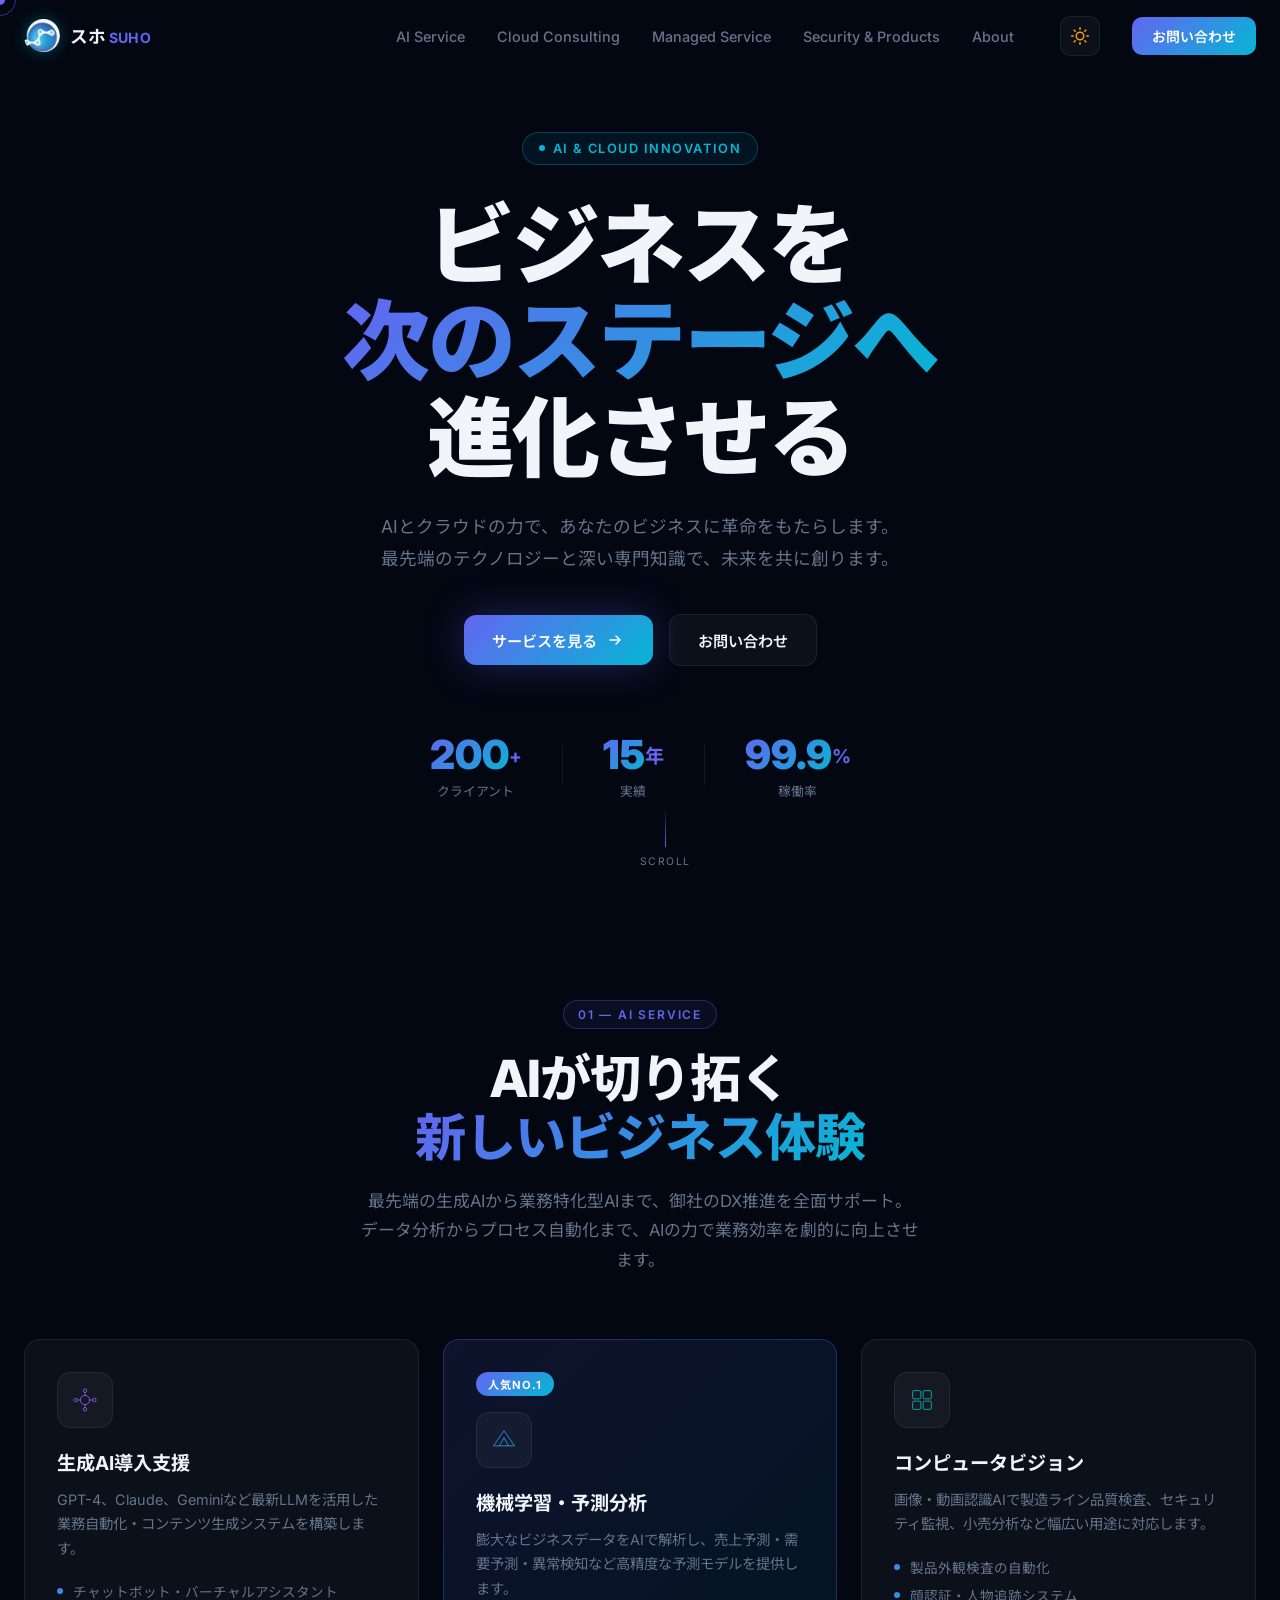
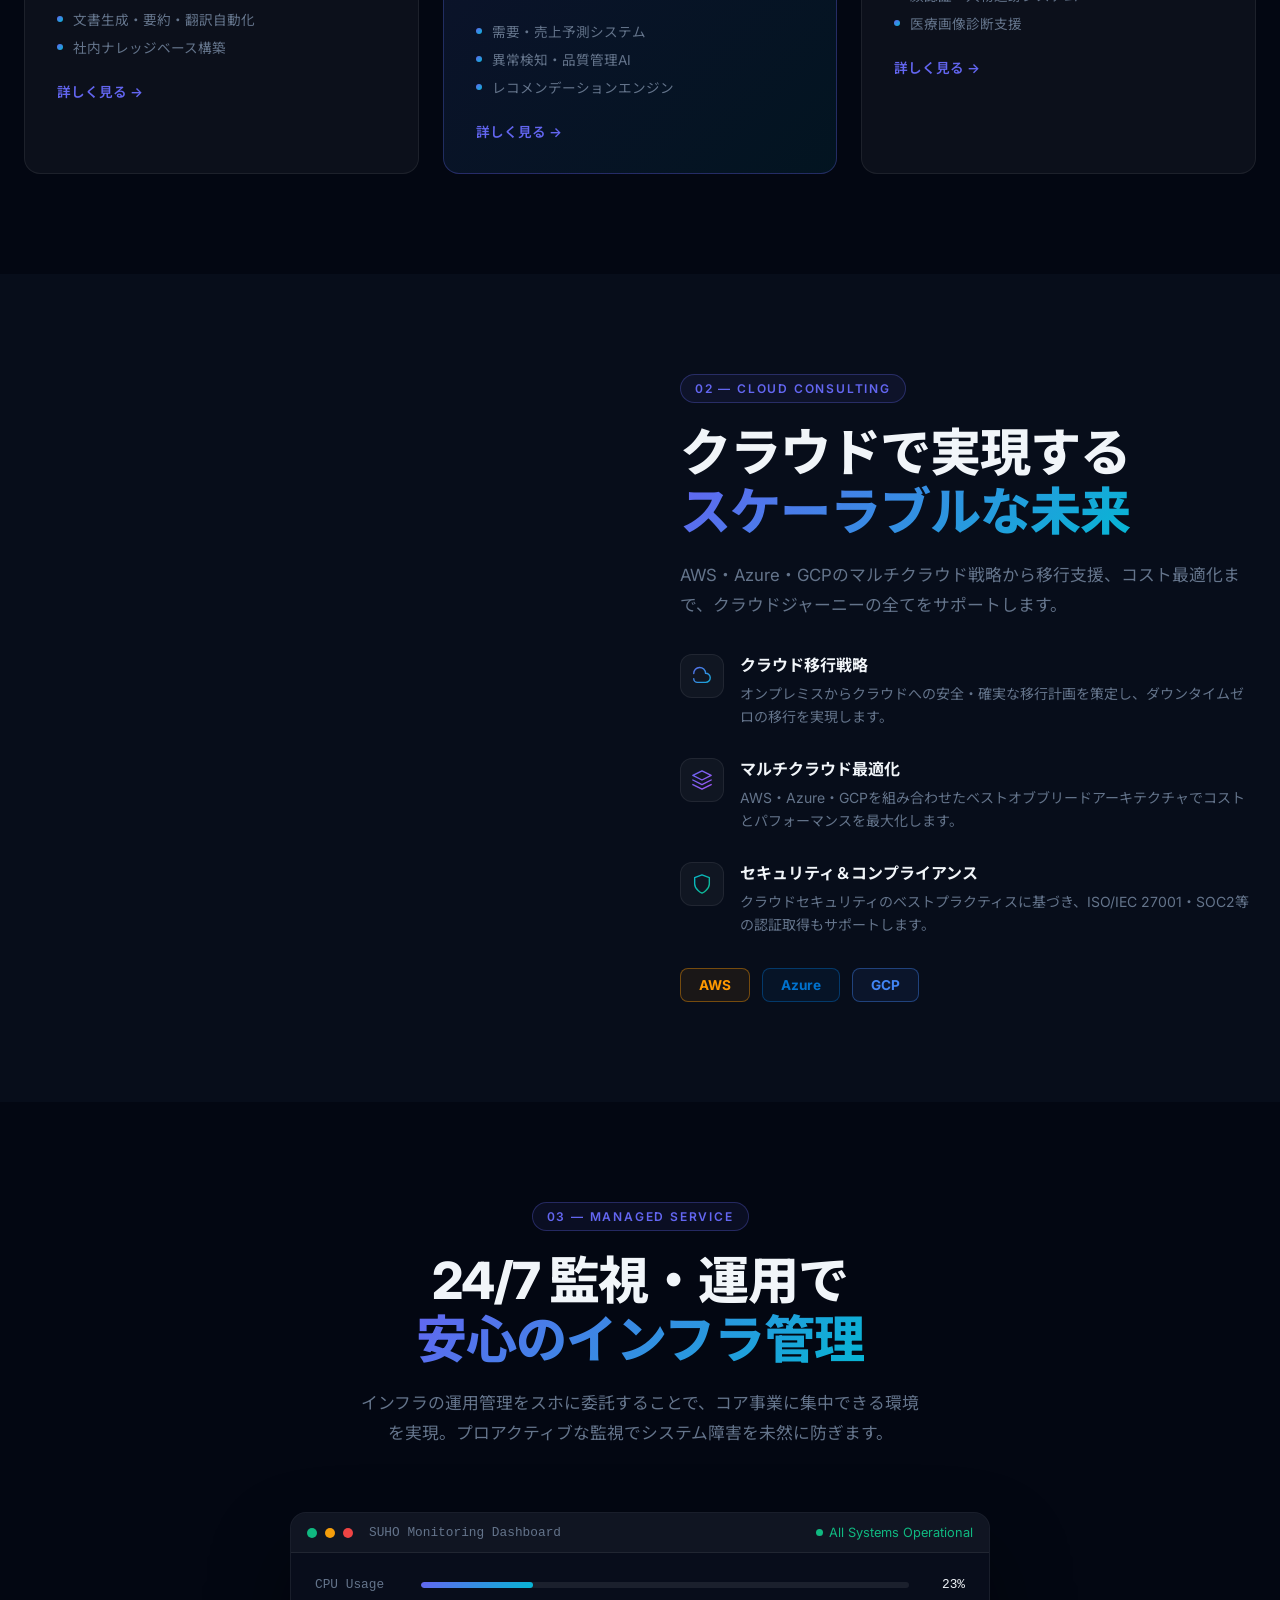
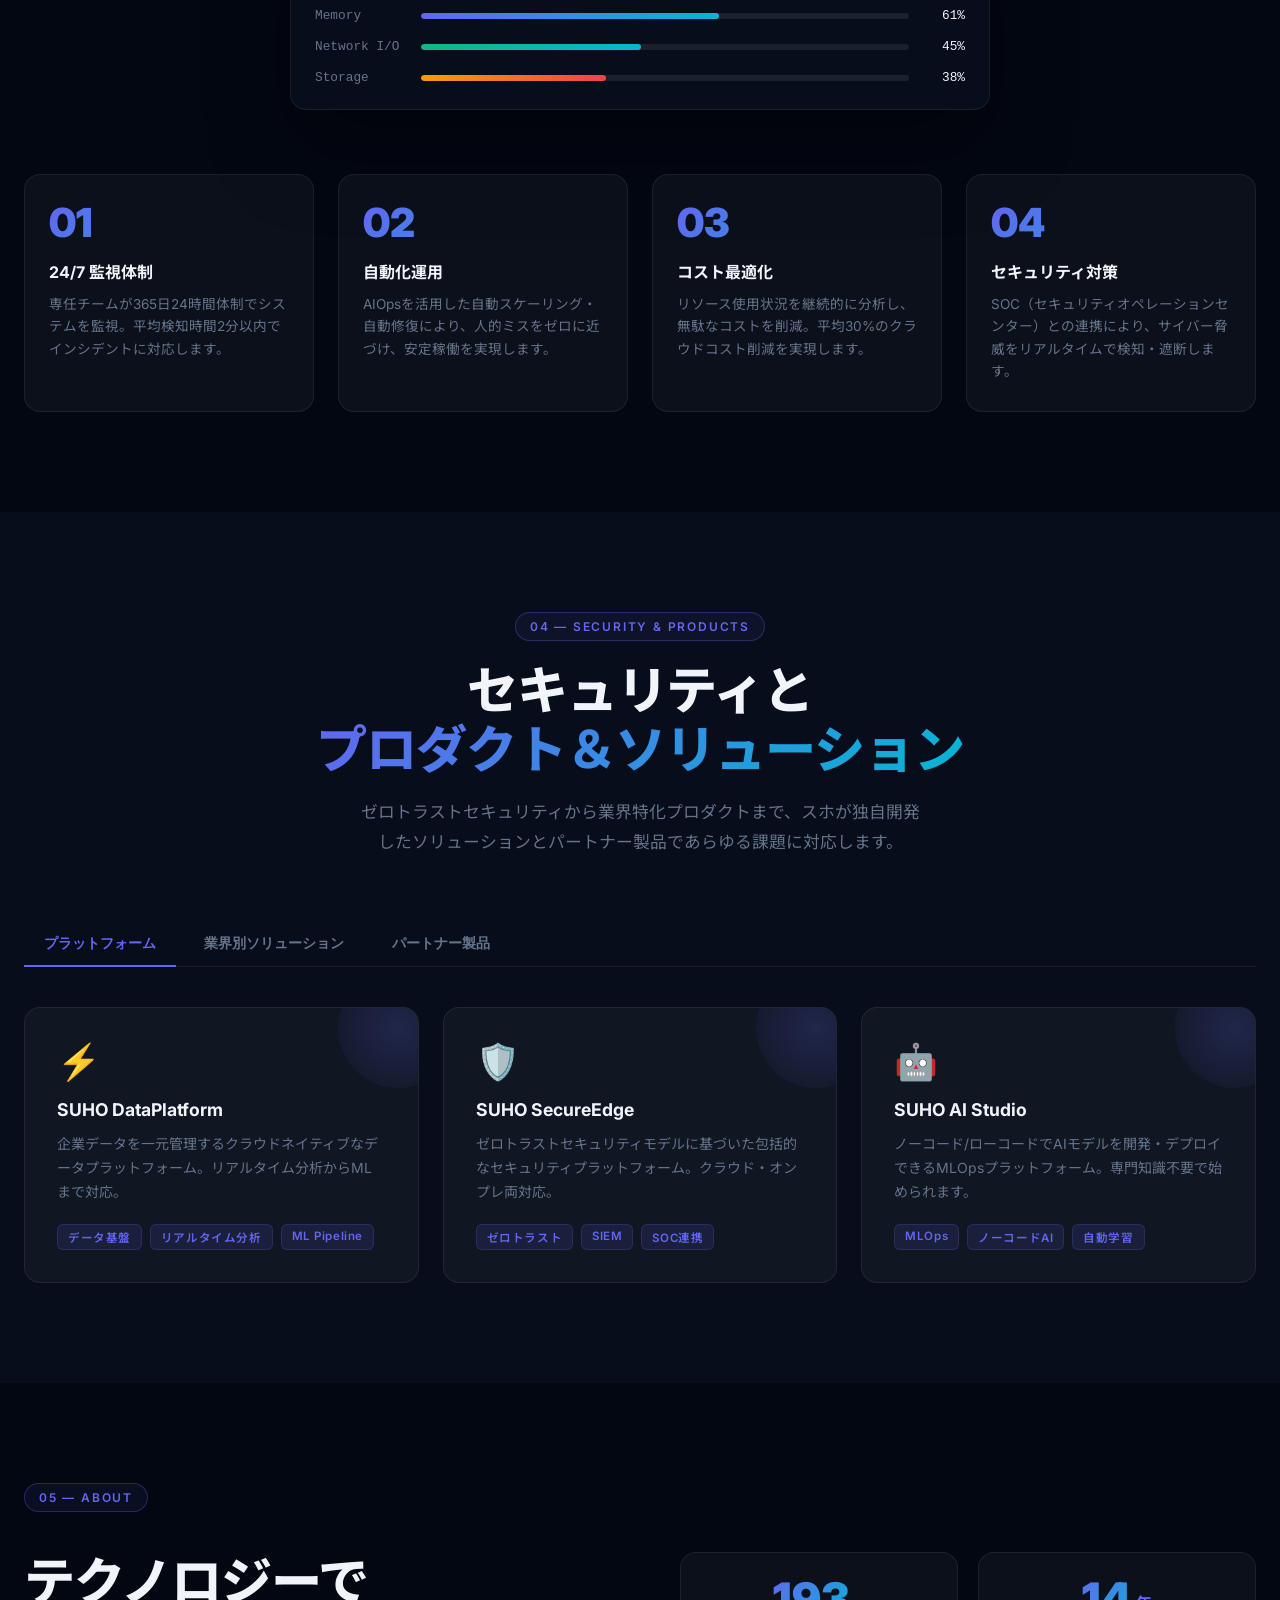
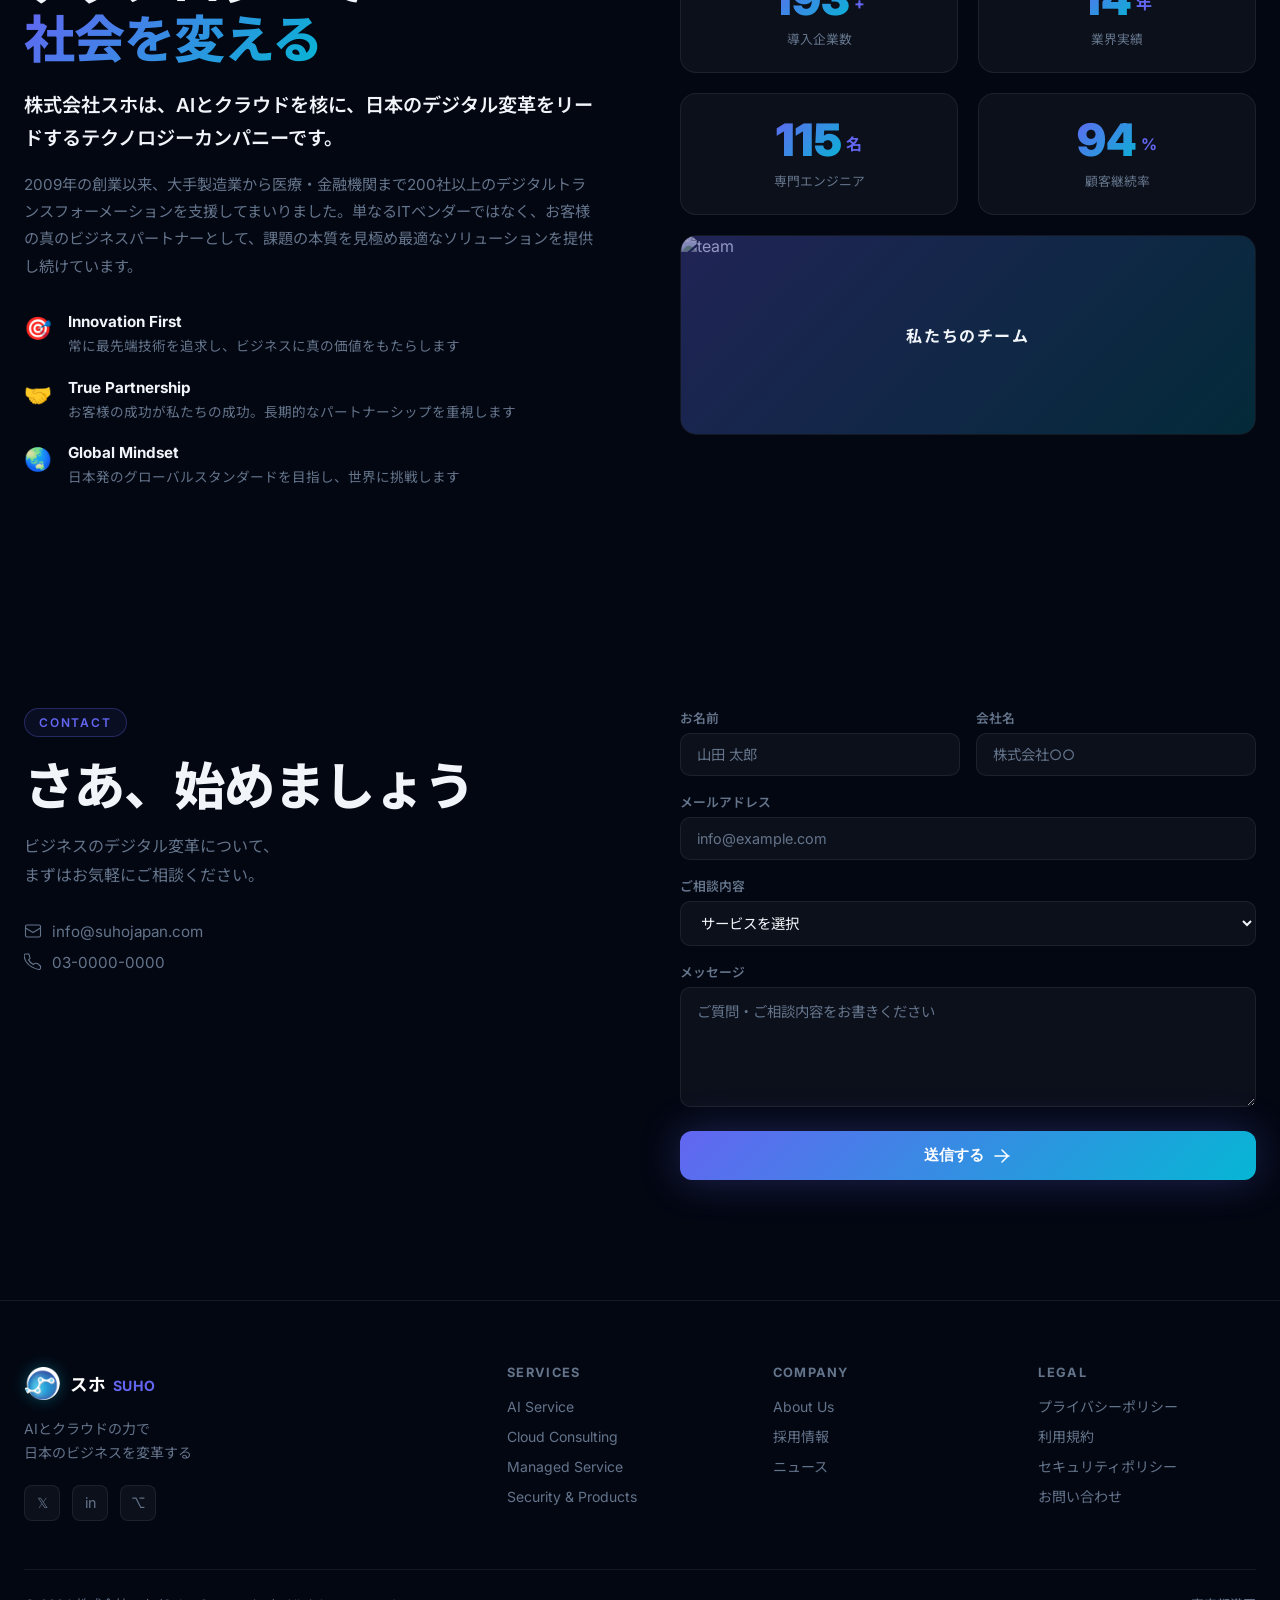
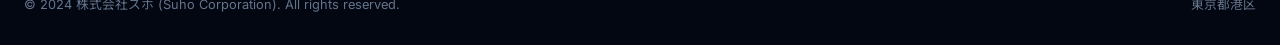
==== index.html @ 0901fa6a "Initial release: SUHO Japan website renewal - Interactive 3D site with Three.js (particles, neural n" ====
<!DOCTYPE html>
<html lang="ja">
<head>
  <meta charset="UTF-8" />
  <meta name="viewport" content="width=device-width, initial-scale=1.0" />
  <title>株式会社スホ | AI & Cloud Solutions</title>
  <link rel="preconnect" href="https://fonts.googleapis.com" />
  <link href="https://fonts.googleapis.com/css2?family=Inter:wght@300;400;500;600;700;800;900&family=Noto+Sans+JP:wght@300;400;500;700&display=swap" rel="stylesheet" />
  <link rel="stylesheet" href="styles.css" />
</head>
<body>

  <!-- ===== LOADER ===== -->
  <div id="loader">
    <div class="loader-inner">
      <img src="assets/suho-logo.png" alt="SUHO" class="loader-logo" />
      <div class="loader-bar"><div class="loader-fill"></div></div>
    </div>
  </div>

  <!-- ===== CURSOR ===== -->
  <div id="cursor"></div>
  <div id="cursor-trail"></div>

  <!-- ===== NAV ===== -->
  <nav id="navbar">
    <div class="nav-container">
      <a href="#hero" class="nav-logo">
        <img src="assets/suho-logo.png" alt="SUHO" class="nav-logo-img" />
        <span>スホ<em>SUHO</em></span>
      </a>

      <ul class="nav-links">
        <li><a href="#ai-service" data-label="AI Service">AI Service</a></li>
        <li><a href="#cloud" data-label="Cloud Consulting">Cloud Consulting</a></li>
        <li><a href="#managed" data-label="Managed Service">Managed Service</a></li>
        <li><a href="#products" data-label="Security & Products">Security &amp; Products</a></li>
        <li><a href="#about" data-label="About">About</a></li>
      </ul>

      <button class="theme-toggle" id="themeToggle" aria-label="テーマ切替">
        <!-- Sun icon -->
        <svg class="icon-sun" viewBox="0 0 24 24" fill="none" stroke="currentColor" stroke-width="2" stroke-linecap="round" stroke-linejoin="round">
          <circle cx="12" cy="12" r="5"/><line x1="12" y1="1" x2="12" y2="3"/><line x1="12" y1="21" x2="12" y2="23"/>
          <line x1="4.22" y1="4.22" x2="5.64" y2="5.64"/><line x1="18.36" y1="18.36" x2="19.78" y2="19.78"/>
          <line x1="1" y1="12" x2="3" y2="12"/><line x1="21" y1="12" x2="23" y2="12"/>
          <line x1="4.22" y1="19.78" x2="5.64" y2="18.36"/><line x1="18.36" y1="5.64" x2="19.78" y2="4.22"/>
        </svg>
        <!-- Moon icon -->
        <svg class="icon-moon" viewBox="0 0 24 24" fill="none" stroke="currentColor" stroke-width="2" stroke-linecap="round" stroke-linejoin="round">
          <path d="M21 12.79A9 9 0 1 1 11.21 3 7 7 0 0 0 21 12.79z"/>
        </svg>
      </button>

      <a href="#contact" class="nav-cta">お問い合わせ</a>

      <button class="hamburger" id="hamburger" aria-label="menu">
        <span></span><span></span><span></span>
      </button>
    </div>
  </nav>

  <!-- mobile menu -->
  <div class="mobile-menu" id="mobileMenu">
    <ul>
      <li><a href="#ai-service">AI Service</a></li>
      <li><a href="#cloud">Cloud Consulting</a></li>
      <li><a href="#managed">Managed Service</a></li>
      <li><a href="#products">Security &amp; Products</a></li>
      <li><a href="#about">About</a></li>
      <li><a href="#contact" class="mobile-cta">お問い合わせ</a></li>
    </ul>
  </div>

  <!-- ===== HERO ===== -->
  <section id="hero">
    <canvas id="hero-canvas"></canvas>
    <div class="hero-content">
      <div class="hero-badge">
        <span class="badge-dot"></span>
        AI &amp; Cloud Innovation
      </div>
      <h1 class="hero-title">
        <span class="line">ビジネスを</span>
        <span class="line gradient-text">次のステージへ</span>
        <span class="line">進化させる</span>
      </h1>
      <p class="hero-sub">
        AIとクラウドの力で、あなたのビジネスに革命をもたらします。<br/>
        最先端のテクノロジーと深い専門知識で、未来を共に創ります。
      </p>
      <div class="hero-actions">
        <a href="#ai-service" class="btn-primary">
          <span>サービスを見る</span>
          <svg viewBox="0 0 20 20" fill="none"><path d="M5 10h10M11 6l4 4-4 4" stroke="currentColor" stroke-width="1.5" stroke-linecap="round" stroke-linejoin="round"/></svg>
        </a>
        <a href="#contact" class="btn-ghost">お問い合わせ</a>
      </div>
      <div class="hero-stats">
        <div class="stat"><span class="stat-n" data-target="200">0</span><sup>+</sup><p>クライアント</p></div>
        <div class="stat-divider"></div>
        <div class="stat"><span class="stat-n" data-target="15">0</span><sup>年</sup><p>実績</p></div>
        <div class="stat-divider"></div>
        <div class="stat"><span class="stat-n" data-target="99.9">0</span><sup>%</sup><p>稼働率</p></div>
      </div>
    </div>
    <div class="scroll-indicator">
      <div class="scroll-line"></div>
      <span>SCROLL</span>
    </div>
  </section>

  <!-- ===== AI SERVICE ===== -->
  <section id="ai-service" class="section">
    <canvas id="ai-canvas" class="section-canvas"></canvas>
    <div class="container">
      <div class="section-header">
        <div class="section-tag">01 — AI Service</div>
        <h2 class="section-title">AIが切り拓く<br/><span class="gradient-text">新しいビジネス体験</span></h2>
        <p class="section-desc">最先端の生成AIから業務特化型AIまで、御社のDX推進を全面サポート。データ分析からプロセス自動化まで、AIの力で業務効率を劇的に向上させます。</p>
      </div>

      <div class="cards-3d-grid">
        <div class="card-3d" data-tilt>
          <div class="card-3d-inner">
            <div class="card-icon">
              <svg viewBox="0 0 48 48" fill="none"><circle cx="24" cy="24" r="8" stroke="url(#ci1)" stroke-width="1.5"/><circle cx="24" cy="8" r="3" stroke="url(#ci1)" stroke-width="1.5"/><circle cx="24" cy="40" r="3" stroke="url(#ci1)" stroke-width="1.5"/><circle cx="8" cy="24" r="3" stroke="url(#ci1)" stroke-width="1.5"/><circle cx="40" cy="24" r="3" stroke="url(#ci1)" stroke-width="1.5"/><path d="M24 11v5M24 32v5M11 24h5M32 24h5" stroke="url(#ci1)" stroke-width="1.5" stroke-linecap="round"/><defs><linearGradient id="ci1" x1="0" y1="0" x2="48" y2="48" gradientUnits="userSpaceOnUse"><stop stop-color="#6366f1"/><stop offset="1" stop-color="#a855f7"/></linearGradient></defs></svg>
            </div>
            <h3>生成AI導入支援</h3>
            <p>GPT-4、Claude、Geminiなど最新LLMを活用した業務自動化・コンテンツ生成システムを構築します。</p>
            <ul class="card-list">
              <li>チャットボット・バーチャルアシスタント</li>
              <li>文書生成・要約・翻訳自動化</li>
              <li>社内ナレッジベース構築</li>
            </ul>
            <a href="#contact" class="card-link">詳しく見る →</a>
          </div>
        </div>

        <div class="card-3d featured" data-tilt>
          <div class="card-3d-inner">
            <div class="card-badge">人気No.1</div>
            <div class="card-icon">
              <svg viewBox="0 0 48 48" fill="none"><path d="M6 34L24 8l18 26H6z" stroke="url(#ci2)" stroke-width="1.5" stroke-linejoin="round"/><path d="M16 34l8-14 8 14" stroke="url(#ci2)" stroke-width="1.5" stroke-linejoin="round"/><defs><linearGradient id="ci2" x1="0" y1="0" x2="48" y2="48" gradientUnits="userSpaceOnUse"><stop stop-color="#6366f1"/><stop offset="1" stop-color="#06b6d4"/></linearGradient></defs></svg>
            </div>
            <h3>機械学習・予測分析</h3>
            <p>膨大なビジネスデータをAIで解析し、売上予測・需要予測・異常検知など高精度な予測モデルを提供します。</p>
            <ul class="card-list">
              <li>需要・売上予測システム</li>
              <li>異常検知・品質管理AI</li>
              <li>レコメンデーションエンジン</li>
            </ul>
            <a href="#contact" class="card-link">詳しく見る →</a>
          </div>
        </div>

        <div class="card-3d" data-tilt>
          <div class="card-3d-inner">
            <div class="card-icon">
              <svg viewBox="0 0 48 48" fill="none"><rect x="8" y="8" width="14" height="14" rx="2" stroke="url(#ci3)" stroke-width="1.5"/><rect x="26" y="8" width="14" height="14" rx="2" stroke="url(#ci3)" stroke-width="1.5"/><rect x="8" y="26" width="14" height="14" rx="2" stroke="url(#ci3)" stroke-width="1.5"/><rect x="26" y="26" width="14" height="14" rx="2" stroke="url(#ci3)" stroke-width="1.5"/><defs><linearGradient id="ci3" x1="0" y1="0" x2="48" y2="48" gradientUnits="userSpaceOnUse"><stop stop-color="#06b6d4"/><stop offset="1" stop-color="#10b981"/></linearGradient></defs></svg>
            </div>
            <h3>コンピュータビジョン</h3>
            <p>画像・動画認識AIで製造ライン品質検査、セキュリティ監視、小売分析など幅広い用途に対応します。</p>
            <ul class="card-list">
              <li>製品外観検査の自動化</li>
              <li>顔認証・人物追跡システム</li>
              <li>医療画像診断支援</li>
            </ul>
            <a href="#contact" class="card-link">詳しく見る →</a>
          </div>
        </div>
      </div>
    </div>
  </section>

  <!-- ===== CLOUD CONSULTING ===== -->
  <section id="cloud" class="section section-alt">
    <canvas id="cloud-canvas" class="section-canvas"></canvas>
    <div class="container">
      <div class="split-layout">
        <div class="split-visual">
          <canvas id="cloud-3d" width="600" height="500"></canvas>
        </div>
        <div class="split-content">
          <div class="section-tag">02 — Cloud Consulting</div>
          <h2 class="section-title">クラウドで実現する<br/><span class="gradient-text">スケーラブルな未来</span></h2>
          <p class="section-desc">AWS・Azure・GCPのマルチクラウド戦略から移行支援、コスト最適化まで、クラウドジャーニーの全てをサポートします。</p>

          <div class="feature-list">
            <div class="feature-item">
              <div class="feature-icon">
                <svg viewBox="0 0 24 24" fill="none"><path d="M3 15a4 4 0 004 4h9a5 5 0 10-.1-9.999A5.002 5.002 0 003 9.3" stroke="url(#fi1)" stroke-width="1.5" stroke-linecap="round"/><defs><linearGradient id="fi1" x1="0" y1="0" x2="24" y2="24" gradientUnits="userSpaceOnUse"><stop stop-color="#6366f1"/><stop offset="1" stop-color="#06b6d4"/></linearGradient></defs></svg>
              </div>
              <div>
                <h4>クラウド移行戦略</h4>
                <p>オンプレミスからクラウドへの安全・確実な移行計画を策定し、ダウンタイムゼロの移行を実現します。</p>
              </div>
            </div>
            <div class="feature-item">
              <div class="feature-icon">
                <svg viewBox="0 0 24 24" fill="none"><path d="M12 2L2 7l10 5 10-5-10-5zM2 17l10 5 10-5M2 12l10 5 10-5" stroke="url(#fi2)" stroke-width="1.5" stroke-linecap="round" stroke-linejoin="round"/><defs><linearGradient id="fi2" x1="0" y1="0" x2="24" y2="24" gradientUnits="userSpaceOnUse"><stop stop-color="#6366f1"/><stop offset="1" stop-color="#a855f7"/></linearGradient></defs></svg>
              </div>
              <div>
                <h4>マルチクラウド最適化</h4>
                <p>AWS・Azure・GCPを組み合わせたベストオブブリードアーキテクチャでコストとパフォーマンスを最大化します。</p>
              </div>
            </div>
            <div class="feature-item">
              <div class="feature-icon">
                <svg viewBox="0 0 24 24" fill="none"><path d="M12 22s8-4 8-10V5l-8-3-8 3v7c0 6 8 10 8 10z" stroke="url(#fi3)" stroke-width="1.5" stroke-linecap="round" stroke-linejoin="round"/><defs><linearGradient id="fi3" x1="0" y1="0" x2="24" y2="24" gradientUnits="userSpaceOnUse"><stop stop-color="#06b6d4"/><stop offset="1" stop-color="#10b981"/></linearGradient></defs></svg>
              </div>
              <div>
                <h4>セキュリティ＆コンプライアンス</h4>
                <p>クラウドセキュリティのベストプラクティスに基づき、ISO/IEC 27001・SOC2等の認証取得もサポートします。</p>
              </div>
            </div>
          </div>

          <div class="cloud-logos">
            <div class="cloud-logo aws">AWS</div>
            <div class="cloud-logo azure">Azure</div>
            <div class="cloud-logo gcp">GCP</div>
          </div>
        </div>
      </div>
    </div>
  </section>

  <!-- ===== MANAGED SERVICE ===== -->
  <section id="managed" class="section">
    <div class="container">
      <div class="section-header">
        <div class="section-tag">03 — Managed Service</div>
        <h2 class="section-title">24/7 監視・運用で<br/><span class="gradient-text">安心のインフラ管理</span></h2>
        <p class="section-desc">インフラの運用管理をスホに委託することで、コア事業に集中できる環境を実現。プロアクティブな監視でシステム障害を未然に防ぎます。</p>
      </div>

      <div class="managed-dashboard">
        <div class="dashboard-header">
          <span class="dash-dot green"></span>
          <span class="dash-dot yellow"></span>
          <span class="dash-dot red"></span>
          <span class="dash-title">SUHO Monitoring Dashboard</span>
          <span class="dash-status"><span class="pulse-dot"></span> All Systems Operational</span>
        </div>
        <div class="dashboard-body">
          <div class="dash-metric">
            <span class="metric-label">CPU Usage</span>
            <div class="metric-bar"><div class="metric-fill" style="--w:23%"></div></div>
            <span class="metric-val">23%</span>
          </div>
          <div class="dash-metric">
            <span class="metric-label">Memory</span>
            <div class="metric-bar"><div class="metric-fill" style="--w:61%"></div></div>
            <span class="metric-val">61%</span>
          </div>
          <div class="dash-metric">
            <span class="metric-label">Network I/O</span>
            <div class="metric-bar"><div class="metric-fill green" style="--w:45%"></div></div>
            <span class="metric-val">45%</span>
          </div>
          <div class="dash-metric">
            <span class="metric-label">Storage</span>
            <div class="metric-bar"><div class="metric-fill yellow" style="--w:38%"></div></div>
            <span class="metric-val">38%</span>
          </div>
        </div>
      </div>

      <div class="managed-features">
        <div class="mf-card">
          <div class="mf-num">01</div>
          <h3>24/7 監視体制</h3>
          <p>専任チームが365日24時間体制でシステムを監視。平均検知時間2分以内でインシデントに対応します。</p>
        </div>
        <div class="mf-card">
          <div class="mf-num">02</div>
          <h3>自動化運用</h3>
          <p>AIOpsを活用した自動スケーリング・自動修復により、人的ミスをゼロに近づけ、安定稼働を実現します。</p>
        </div>
        <div class="mf-card">
          <div class="mf-num">03</div>
          <h3>コスト最適化</h3>
          <p>リソース使用状況を継続的に分析し、無駄なコストを削減。平均30%のクラウドコスト削減を実現します。</p>
        </div>
        <div class="mf-card">
          <div class="mf-num">04</div>
          <h3>セキュリティ対策</h3>
          <p>SOC（セキュリティオペレーションセンター）との連携により、サイバー脅威をリアルタイムで検知・遮断します。</p>
        </div>
      </div>
    </div>
  </section>

  <!-- ===== PRODUCTS & SOLUTIONS ===== -->
  <section id="products" class="section section-alt">
    <canvas id="products-canvas" class="section-canvas"></canvas>
    <div class="container">
      <div class="section-header">
        <div class="section-tag">04 — Security &amp; Products</div>
        <h2 class="section-title">セキュリティと<br/><span class="gradient-text">プロダクト＆ソリューション</span></h2>
        <p class="section-desc">ゼロトラストセキュリティから業界特化プロダクトまで、スホが独自開発したソリューションとパートナー製品であらゆる課題に対応します。</p>
      </div>

      <div class="products-tabs">
        <div class="tab-nav">
          <button class="tab-btn active" data-tab="platform">プラットフォーム</button>
          <button class="tab-btn" data-tab="industry">業界別ソリューション</button>
          <button class="tab-btn" data-tab="partner">パートナー製品</button>
        </div>

        <div class="tab-content active" data-tab="platform">
          <div class="products-grid">
            <div class="product-card">
              <div class="product-glow"></div>
              <div class="product-icon">⚡</div>
              <h3>SUHO DataPlatform</h3>
              <p>企業データを一元管理するクラウドネイティブなデータプラットフォーム。リアルタイム分析からMLまで対応。</p>
              <div class="product-tags">
                <span>データ基盤</span><span>リアルタイム分析</span><span>ML Pipeline</span>
              </div>
            </div>
            <div class="product-card">
              <div class="product-glow"></div>
              <div class="product-icon">🛡️</div>
              <h3>SUHO SecureEdge</h3>
              <p>ゼロトラストセキュリティモデルに基づいた包括的なセキュリティプラットフォーム。クラウド・オンプレ両対応。</p>
              <div class="product-tags">
                <span>ゼロトラスト</span><span>SIEM</span><span>SOC連携</span>
              </div>
            </div>
            <div class="product-card">
              <div class="product-glow"></div>
              <div class="product-icon">🤖</div>
              <h3>SUHO AI Studio</h3>
              <p>ノーコード/ローコードでAIモデルを開発・デプロイできるMLOpsプラットフォーム。専門知識不要で始められます。</p>
              <div class="product-tags">
                <span>MLOps</span><span>ノーコードAI</span><span>自動学習</span>
              </div>
            </div>
          </div>
        </div>

        <div class="tab-content" data-tab="industry">
          <div class="products-grid">
            <div class="product-card">
              <div class="product-glow"></div>
              <div class="product-icon">🏥</div>
              <h3>医療・ヘルスケア</h3>
              <p>電子カルテ連携AIから医療画像診断支援まで、医療DXを包括的にサポートします。</p>
              <div class="product-tags">
                <span>電子カルテ</span><span>診断支援AI</span><span>HIPAA対応</span>
              </div>
            </div>
            <div class="product-card">
              <div class="product-glow"></div>
              <div class="product-icon">🏭</div>
              <h3>製造業</h3>
              <p>スマートファクトリー実現に向けたIoT基盤とAIによる品質管理・予知保全ソリューション。</p>
              <div class="product-tags">
                <span>スマートファクトリー</span><span>予知保全</span><span>IoT</span>
              </div>
            </div>
            <div class="product-card">
              <div class="product-glow"></div>
              <div class="product-icon">🏦</div>
              <h3>金融・フィンテック</h3>
              <p>不正検知AIからリスク分析まで、金融規制に準拠したセキュアなクラウドソリューションを提供します。</p>
              <div class="product-tags">
                <span>不正検知</span><span>リスク分析</span><span>FSA対応</span>
              </div>
            </div>
          </div>
        </div>

        <div class="tab-content" data-tab="partner">
          <div class="partner-logos-grid">
            <div class="partner-item">
              <span>Microsoft</span><small>Gold Partner</small>
            </div>
            <div class="partner-item">
              <span>AWS</span><small>Advanced Tier</small>
            </div>
            <div class="partner-item">
              <span>Google Cloud</span><small>Premier Partner</small>
            </div>
            <div class="partner-item">
              <span>Salesforce</span><small>Consulting Partner</small>
            </div>
            <div class="partner-item">
              <span>ServiceNow</span><small>Technology Partner</small>
            </div>
            <div class="partner-item">
              <span>Datadog</span><small>Technology Partner</small>
            </div>
          </div>
        </div>
      </div>
    </div>
  </section>

  <!-- ===== ABOUT ===== -->
  <section id="about" class="section">
    <canvas id="about-canvas" class="section-canvas"></canvas>
    <div class="container">
      <div class="section-tag">05 — About</div>
      <div class="about-layout">
        <div class="about-content">
          <h2 class="section-title">テクノロジーで<br/><span class="gradient-text">社会を変える</span></h2>
          <p class="about-lead">株式会社スホは、AIとクラウドを核に、日本のデジタル変革をリードするテクノロジーカンパニーです。</p>
          <p class="about-body">2009年の創業以来、大手製造業から医療・金融機関まで200社以上のデジタルトランスフォーメーションを支援してまいりました。単なるITベンダーではなく、お客様の真のビジネスパートナーとして、課題の本質を見極め最適なソリューションを提供し続けています。</p>
          <div class="about-values">
            <div class="value-item">
              <span class="value-icon">🎯</span>
              <div>
                <h4>Innovation First</h4>
                <p>常に最先端技術を追求し、ビジネスに真の価値をもたらします</p>
              </div>
            </div>
            <div class="value-item">
              <span class="value-icon">🤝</span>
              <div>
                <h4>True Partnership</h4>
                <p>お客様の成功が私たちの成功。長期的なパートナーシップを重視します</p>
              </div>
            </div>
            <div class="value-item">
              <span class="value-icon">🌏</span>
              <div>
                <h4>Global Mindset</h4>
                <p>日本発のグローバルスタンダードを目指し、世界に挑戦します</p>
              </div>
            </div>
          </div>
        </div>
        <div class="about-stats-panel">
          <div class="about-stat">
            <span class="as-num gradient-text" data-target="200">0</span>
            <span class="as-sup">+</span>
            <p>導入企業数</p>
          </div>
          <div class="about-stat">
            <span class="as-num gradient-text" data-target="15">0</span>
            <span class="as-sup">年</span>
            <p>業界実績</p>
          </div>
          <div class="about-stat">
            <span class="as-num gradient-text" data-target="120">0</span>
            <span class="as-sup">名</span>
            <p>専門エンジニア</p>
          </div>
          <div class="about-stat">
            <span class="as-num gradient-text" data-target="98">0</span>
            <span class="as-sup">%</span>
            <p>顧客継続率</p>
          </div>
          <div class="about-team">
            <img src="https://images.unsplash.com/photo-1522071820081-009f0129c71c?w=600&q=80" alt="team" loading="lazy"/>
            <div class="team-overlay">
              <span>私たちのチーム</span>
            </div>
          </div>
        </div>
      </div>
    </div>
  </section>

  <!-- ===== CONTACT ===== -->
  <section id="contact" class="section section-contact">
    <div class="contact-bg">
      <canvas id="contact-canvas"></canvas>
    </div>
    <div class="container">
      <div class="contact-inner">
        <div class="contact-text">
          <div class="section-tag">Contact</div>
          <h2 class="section-title">さあ、始めましょう</h2>
          <p>ビジネスのデジタル変革について、<br/>まずはお気軽にご相談ください。</p>
          <div class="contact-info">
            <a href="mailto:info@suhojapan.com">
              <svg viewBox="0 0 24 24" fill="none"><rect x="2" y="4" width="20" height="16" rx="2" stroke="currentColor" stroke-width="1.5"/><path d="M2 8l10 6 10-6" stroke="currentColor" stroke-width="1.5" stroke-linejoin="round"/></svg>
              info@suhojapan.com
            </a>
            <a href="tel:+81-3-0000-0000">
              <svg viewBox="0 0 24 24" fill="none"><path d="M22 16.92v3a2 2 0 01-2.18 2 19.79 19.79 0 01-8.63-3.07A19.5 19.5 0 013.09 12 19.79 19.79 0 01.12 3.38 2 2 0 012.11 1.25h3a2 2 0 012 1.72c.127.96.361 1.903.7 2.81a2 2 0 01-.45 2.11L6.09 9.17a16 16 0 006.29 6.29l1.24-1.24a2 2 0 012.11-.45c.907.339 1.85.573 2.81.7a2 2 0 011.72 2z" stroke="currentColor" stroke-width="1.5" stroke-linecap="round" stroke-linejoin="round"/></svg>
              03-0000-0000
            </a>
          </div>
        </div>
        <form class="contact-form" id="contactForm">
          <div class="form-row">
            <div class="form-group">
              <label>お名前</label>
              <input type="text" placeholder="山田 太郎" required />
            </div>
            <div class="form-group">
              <label>会社名</label>
              <input type="text" placeholder="株式会社○○" />
            </div>
          </div>
          <div class="form-group">
            <label>メールアドレス</label>
            <input type="email" placeholder="info@example.com" required />
          </div>
          <div class="form-group">
            <label>ご相談内容</label>
            <select>
              <option value="">サービスを選択</option>
              <option>AI Service</option>
              <option>Cloud Consulting</option>
              <option>Managed Service</option>
              <option>Security &amp; Products</option>
              <option>その他</option>
            </select>
          </div>
          <div class="form-group">
            <label>メッセージ</label>
            <textarea rows="4" placeholder="ご質問・ご相談内容をお書きください"></textarea>
          </div>
          <button type="submit" class="btn-primary form-submit">
            <span>送信する</span>
            <svg viewBox="0 0 20 20" fill="none"><path d="M3 10h14M10 4l6 6-6 6" stroke="currentColor" stroke-width="1.5" stroke-linecap="round" stroke-linejoin="round"/></svg>
          </button>
        </form>
      </div>
    </div>
  </section>

  <!-- ===== FOOTER ===== -->
  <footer>
    <div class="container">
      <div class="footer-grid">
        <div class="footer-brand">
          <div class="nav-logo" style="margin-bottom:1rem">
            <img src="assets/suho-logo.png" alt="SUHO" class="nav-logo-img" />
            <span class="footer-logo-text">スホ <em>SUHO</em></span>
          </div>
          <p>AIとクラウドの力で<br/>日本のビジネスを変革する</p>
          <div class="social-links">
            <a href="#" aria-label="X">𝕏</a>
            <a href="#" aria-label="LinkedIn">in</a>
            <a href="#" aria-label="GitHub">⌥</a>
          </div>
        </div>
        <div class="footer-links">
          <h4>Services</h4>
          <ul>
            <li><a href="#ai-service">AI Service</a></li>
            <li><a href="#cloud">Cloud Consulting</a></li>
            <li><a href="#managed">Managed Service</a></li>
            <li><a href="#products">Security &amp; Products</a></li>
          </ul>
        </div>
        <div class="footer-links">
          <h4>Company</h4>
          <ul>
            <li><a href="#about">About Us</a></li>
            <li><a href="recruit.html">採用情報</a></li>
            <li><a href="news.html">ニュース</a></li>
          </ul>
        </div>
        <div class="footer-links">
          <h4>Legal</h4>
          <ul>
            <li><a href="#">プライバシーポリシー</a></li>
            <li><a href="#">利用規約</a></li>
            <li><a href="#">セキュリティポリシー</a></li>
            <li><a href="#contact">お問い合わせ</a></li>
          </ul>
        </div>
      </div>
      <div class="footer-bottom">
        <p>© 2024 株式会社スホ (Suho Corporation). All rights reserved.</p>
        <p>東京都港区</p>
      </div>
    </div>
  </footer>

  <script src="https://cdnjs.cloudflare.com/ajax/libs/three.js/r134/three.min.js"></script>
  <script src="main.js"></script>
</body>
</html>
---- styles.css ----
/* ===== RESET & BASE ===== */
*, *::before, *::after { box-sizing: border-box; margin: 0; padding: 0; }

/* ── Dark theme (default) ── */
:root {
  --bg: #030712;
  --bg-alt: #070d1a;
  --surface: rgba(255,255,255,0.04);
  --surface-hover: rgba(255,255,255,0.08);
  --border: rgba(255,255,255,0.07);
  --text: #f1f5f9;
  --text-muted: #64748b;
  --indigo: #6366f1;
  --cyan: #06b6d4;
  --purple: #a855f7;
  --green: #10b981;
  --yellow: #f59e0b;
  --grad: linear-gradient(135deg, #6366f1, #06b6d4);
  --grad-hover: linear-gradient(135deg, #818cf8, #22d3ee);
  --radius: 16px;
  --nav-h: 72px;
  --shadow-card: 0 4px 24px rgba(0,0,0,0.3);
  --nav-bg-scroll: rgba(3,7,18,0.85);
  --hero-overlay: rgba(3,7,18,0.1);
  --dash-bg: rgba(10,15,30,0.8);
}

/* ── Light theme ── */
[data-theme="light"] {
  --bg: #f0f4ff;
  --bg-alt: #e8eef8;
  --surface: rgba(255,255,255,0.75);
  --surface-hover: rgba(255,255,255,0.95);
  --border: rgba(99,102,241,0.15);
  --text: #0f172a;
  --text-muted: #4b5e7a;
  --shadow-card: 0 4px 24px rgba(99,102,241,0.1);
  --nav-bg-scroll: rgba(240,244,255,0.9);
  --hero-overlay: rgba(240,244,255,0.15);
  --dash-bg: rgba(255,255,255,0.85);
}

[data-theme="light"] body { background: var(--bg); }
[data-theme="light"] ::-webkit-scrollbar-track { background: var(--bg); }
[data-theme="light"] #navbar.scrolled { border-color: rgba(99,102,241,0.2); }
[data-theme="light"] .section-alt { background: var(--bg-alt); }
[data-theme="light"] #hero { background: linear-gradient(160deg, #eef2ff 0%, #f0f9ff 100%); }
[data-theme="light"] .hero-title { color: #0f172a; }
[data-theme="light"] .hero-sub { color: #4b5e7a; }
[data-theme="light"] .managed-dashboard { background: var(--dash-bg); box-shadow: 0 20px 60px rgba(99,102,241,0.12); }
[data-theme="light"] .card-3d { box-shadow: var(--shadow-card); }
[data-theme="light"] .mf-card { box-shadow: var(--shadow-card); }
[data-theme="light"] .product-card { box-shadow: var(--shadow-card); }
[data-theme="light"] .about-stat { box-shadow: var(--shadow-card); }
[data-theme="light"] .partner-item { box-shadow: var(--shadow-card); }
[data-theme="light"] footer { background: #e8eef8; }
[data-theme="light"] .footer-brand p,
[data-theme="light"] .footer-links a { color: #4b5e7a; }
[data-theme="light"] .nav-logo span { color: #0f172a; }
[data-theme="light"] .section-contact { background: linear-gradient(160deg, #eef2ff 0%, #f0f9ff 100%); }
[data-theme="light"] .contact-form input,
[data-theme="light"] .contact-form select,
[data-theme="light"] .contact-form textarea {
  background: rgba(255,255,255,0.9);
  border-color: rgba(99,102,241,0.25);
  color: #0f172a;
}
[data-theme="light"] .hero-badge {
  background: rgba(99,102,241,0.1);
  border-color: rgba(99,102,241,0.3);
  color: #4338ca;
}
[data-theme="light"] .section-tag {
  background: rgba(99,102,241,0.1);
  border-color: rgba(99,102,241,0.25);
}

html { scroll-behavior: smooth; }

body {
  background: var(--bg);
  color: var(--text);
  font-family: 'Inter', 'Noto Sans JP', sans-serif;
  overflow-x: hidden;
  -webkit-font-smoothing: antialiased;
  transition: background 0.4s ease, color 0.3s ease;
}

/* smooth transition for theme-switching elements */
#navbar, .card-3d, .mf-card, .product-card, .about-stat, footer,
.contact-form input, .contact-form select, .contact-form textarea,
.managed-dashboard, .partner-item, .feature-item .feature-icon {
  transition: background 0.4s ease, border-color 0.4s ease, color 0.3s ease, box-shadow 0.4s ease;
}

/* scrollbar */
::-webkit-scrollbar { width: 4px; }
::-webkit-scrollbar-track { background: var(--bg); }
::-webkit-scrollbar-thumb { background: var(--indigo); border-radius: 2px; }

/* selection */
::selection { background: rgba(99,102,241,0.3); }

/* ===== LOADER ===== */
#loader {
  position: fixed; inset: 0; z-index: 9999;
  background: var(--bg);
  display: flex; align-items: center; justify-content: center;
  transition: opacity 0.6s, visibility 0.6s;
}
#loader.done { opacity: 0; visibility: hidden; pointer-events: none; }

.loader-inner { display: flex; flex-direction: column; align-items: center; gap: 24px; }
.loader-logo { width: 72px; height: 72px; animation: spin 2s linear infinite; }
@keyframes spin { to { transform: rotate(360deg); } }

.loader-bar {
  width: 200px; height: 2px;
  background: rgba(255,255,255,0.08);
  border-radius: 1px; overflow: hidden;
}
.loader-fill {
  height: 100%; width: 0;
  background: var(--grad);
  border-radius: 1px;
  animation: load 1.8s ease-out forwards;
}
@keyframes load { to { width: 100%; } }

/* ===== CURSOR ===== */
#cursor {
  width: 10px; height: 10px;
  background: var(--indigo);
  border-radius: 50%;
  position: fixed;
  pointer-events: none;
  z-index: 9998;
  transform: translate(-50%,-50%);
  transition: width .2s, height .2s, background .2s;
  mix-blend-mode: screen;
}
#cursor-trail {
  width: 32px; height: 32px;
  border: 1px solid rgba(99,102,241,0.5);
  border-radius: 50%;
  position: fixed;
  pointer-events: none;
  z-index: 9997;
  transform: translate(-50%,-50%);
  transition: all .15s ease-out;
}
body:has(a:hover) #cursor,
body:has(button:hover) #cursor { width: 20px; height: 20px; background: var(--cyan); }

@media (hover: none) { #cursor, #cursor-trail { display: none; } }

/* ===== NAV ===== */
#navbar {
  position: fixed; top: 0; left: 0; right: 0; z-index: 100;
  height: var(--nav-h);
  transition: background .3s, backdrop-filter .3s, border-color .3s;
  border-bottom: 1px solid transparent;
}
#navbar.scrolled {
  background: var(--nav-bg-scroll);
  backdrop-filter: blur(20px);
  -webkit-backdrop-filter: blur(20px);
  border-color: var(--border);
}

.nav-container {
  max-width: 1280px; margin: 0 auto;
  height: 100%; padding: 0 24px;
  display: flex; align-items: center; gap: 32px;
}

.nav-logo {
  display: flex; align-items: center; gap: 10px;
  text-decoration: none; color: var(--text);
  font-weight: 700; font-size: 1.1rem;
  letter-spacing: .02em;
  flex-shrink: 0;
}
.nav-logo svg { width: 36px; height: 36px; }
.nav-logo-img {
  width: 36px; height: 36px;
  object-fit: contain;
  border-radius: 50%;
  flex-shrink: 0;
  filter: drop-shadow(0 0 8px rgba(6,182,212,0.35));
  transition: filter .3s, transform .3s;
}
.nav-logo:hover .nav-logo-img {
  filter: drop-shadow(0 0 14px rgba(99,102,241,0.6));
  transform: rotate(15deg) scale(1.08);
}
.nav-logo em { color: var(--indigo); font-style: normal; font-size: .8em; margin-left: 2px; }
.footer-logo-text { color: #fff; font-weight: 700; }
.footer-logo-text em { color: var(--indigo); font-style: normal; }
[data-theme="light"] .footer-logo-text { color: var(--text); }

.nav-links {
  list-style: none; display: flex; align-items: center; gap: 4px;
  margin-left: auto;
}
.nav-links a {
  color: var(--text-muted);
  text-decoration: none;
  font-size: .9rem; font-weight: 500;
  padding: 8px 14px;
  border-radius: 8px;
  transition: color .2s, background .2s;
  white-space: nowrap;
}
.nav-links a:hover,
.nav-links a.active { color: var(--text); background: var(--surface); }

.nav-cta {
  display: inline-flex; align-items: center;
  background: var(--grad);
  color: #fff; text-decoration: none;
  font-size: .875rem; font-weight: 600;
  padding: 9px 20px; border-radius: 10px;
  white-space: nowrap;
  transition: opacity .2s, transform .2s;
  flex-shrink: 0;
}
.nav-cta:hover { opacity: .85; transform: translateY(-1px); }

/* ── Theme Toggle ── */
.theme-toggle {
  width: 40px; height: 40px;
  border-radius: 10px;
  border: 1px solid var(--border);
  background: var(--surface);
  cursor: pointer;
  display: flex; align-items: center; justify-content: center;
  flex-shrink: 0;
  transition: background .3s, border-color .3s, transform .2s;
  position: relative; overflow: hidden;
}
.theme-toggle:hover { background: var(--surface-hover); border-color: var(--indigo); transform: rotate(20deg); }
.theme-toggle .icon-sun,
.theme-toggle .icon-moon {
  position: absolute;
  width: 18px; height: 18px;
  transition: opacity .3s, transform .3s;
}
.theme-toggle .icon-sun  { opacity: 1;  transform: scale(1)    rotate(0); color: #f59e0b; }
.theme-toggle .icon-moon { opacity: 0;  transform: scale(.5)   rotate(90deg); color: var(--indigo); }
[data-theme="light"] .theme-toggle .icon-sun  { opacity: 0;  transform: scale(.5)  rotate(-90deg); }
[data-theme="light"] .theme-toggle .icon-moon { opacity: 1;  transform: scale(1)   rotate(0); }

.hamburger {
  display: none; flex-direction: column; gap: 5px;
  background: none; border: none; cursor: pointer;
  padding: 4px; margin-left: auto;
}
.hamburger span {
  display: block; width: 24px; height: 2px;
  background: var(--text); border-radius: 1px;
  transition: all .3s;
}
.hamburger.open span:nth-child(1) { transform: translateY(7px) rotate(45deg); }
.hamburger.open span:nth-child(2) { opacity: 0; }
.hamburger.open span:nth-child(3) { transform: translateY(-7px) rotate(-45deg); }

/* mobile menu */
.mobile-menu {
  display: none; position: fixed; top: var(--nav-h); left: 0; right: 0;
  background: rgba(3,7,18,0.97);
  backdrop-filter: blur(20px);
  z-index: 99; padding: 16px 0;
  border-bottom: 1px solid var(--border);
  transform: translateY(-10px); opacity: 0;
  transition: transform .3s, opacity .3s;
}
.mobile-menu.open { display: block; transform: translateY(0); opacity: 1; }
.mobile-menu ul { list-style: none; }
.mobile-menu a {
  display: block; padding: 14px 24px;
  color: var(--text-muted); text-decoration: none;
  font-size: 1rem; font-weight: 500;
  transition: color .2s, background .2s;
}
.mobile-menu a:hover { color: var(--text); background: var(--surface); }
.mobile-cta {
  margin: 12px 24px 4px;
  background: var(--grad) !important;
  color: #fff !important;
  border-radius: 10px !important;
  text-align: center;
}

/* ===== SHARED SECTION ===== */
.section {
  position: relative; padding: 100px 0;
  overflow: hidden;
}
.section-alt { background: var(--bg-alt); }
.section-canvas {
  position: absolute; inset: 0; width: 100%; height: 100%;
  pointer-events: none; opacity: .6;
}

.container {
  max-width: 1280px; margin: 0 auto; padding: 0 24px;
  position: relative; z-index: 1;
}

.section-tag {
  display: inline-flex; align-items: center;
  font-size: .75rem; font-weight: 600; letter-spacing: .15em;
  text-transform: uppercase; color: var(--indigo);
  border: 1px solid rgba(99,102,241,0.3);
  background: rgba(99,102,241,0.08);
  padding: 6px 14px; border-radius: 100px;
  margin-bottom: 20px;
}

.section-title {
  font-size: clamp(2rem, 4vw, 3.2rem);
  font-weight: 800; line-height: 1.15;
  letter-spacing: -.02em;
  margin-bottom: 20px;
}

.section-desc {
  font-size: 1.05rem; line-height: 1.75;
  color: var(--text-muted); max-width: 560px;
}

.section-header { text-align: center; margin-bottom: 64px; }
.section-header .section-desc { margin: 0 auto; }

.gradient-text {
  background: var(--grad); -webkit-background-clip: text;
  -webkit-text-fill-color: transparent; background-clip: text;
}

/* ===== HERO ===== */
#hero {
  position: relative; min-height: 100vh;
  display: flex; align-items: center; justify-content: center;
  overflow: hidden;
}

#hero-canvas {
  position: absolute; inset: 0; width: 100%; height: 100%;
}

.hero-content {
  position: relative; z-index: 1;
  text-align: center;
  padding: calc(var(--nav-h) + 40px) 24px 80px;
  max-width: 900px; margin: 0 auto;
}

.hero-badge {
  display: inline-flex; align-items: center; gap: 8px;
  font-size: .8rem; font-weight: 600; letter-spacing: .12em; text-transform: uppercase;
  color: var(--cyan);
  border: 1px solid rgba(6,182,212,0.3);
  background: rgba(6,182,212,0.08);
  padding: 8px 16px; border-radius: 100px;
  margin-bottom: 32px;
  opacity: 0; animation: fadeUp .8s .3s forwards;
}
.badge-dot {
  width: 6px; height: 6px; border-radius: 50%;
  background: var(--cyan);
  animation: blink 2s ease-in-out infinite;
}
@keyframes blink { 0%,100%{opacity:1} 50%{opacity:.3} }

.hero-title {
  font-size: clamp(2.8rem, 7vw, 5.5rem);
  font-weight: 900; line-height: 1.1;
  letter-spacing: -.03em;
  margin-bottom: 24px;
}
.hero-title .line {
  display: block; opacity: 0;
  animation: fadeUp .8s forwards;
}
.hero-title .line:nth-child(1) { animation-delay: .5s; }
.hero-title .line:nth-child(2) { animation-delay: .65s; }
.hero-title .line:nth-child(3) { animation-delay: .8s; }

.hero-sub {
  font-size: 1.1rem; line-height: 1.8;
  color: var(--text-muted); margin-bottom: 40px;
  opacity: 0; animation: fadeUp .8s 1s forwards;
}

.hero-actions {
  display: flex; align-items: center; justify-content: center; gap: 16px;
  flex-wrap: wrap; margin-bottom: 64px;
  opacity: 0; animation: fadeUp .8s 1.1s forwards;
}

.btn-primary {
  display: inline-flex; align-items: center; gap: 8px;
  background: var(--grad); color: #fff; text-decoration: none;
  font-weight: 600; font-size: .95rem; padding: 14px 28px;
  border-radius: 12px; border: none; cursor: pointer;
  transition: opacity .2s, transform .2s, box-shadow .2s;
  box-shadow: 0 0 40px rgba(99,102,241,0.3);
}
.btn-primary:hover { opacity: .9; transform: translateY(-2px); box-shadow: 0 0 60px rgba(99,102,241,0.45); }
.btn-primary svg { width: 20px; height: 20px; }

.btn-ghost {
  display: inline-flex; align-items: center;
  border: 1px solid var(--border);
  background: var(--surface);
  color: var(--text); text-decoration: none;
  font-weight: 600; font-size: .95rem; padding: 14px 28px;
  border-radius: 12px;
  transition: background .2s, border-color .2s, transform .2s;
}
.btn-ghost:hover { background: var(--surface-hover); border-color: var(--indigo); transform: translateY(-2px); }

.hero-stats {
  display: flex; align-items: center; justify-content: center; gap: 40px;
  flex-wrap: wrap;
  opacity: 0; animation: fadeUp .8s 1.3s forwards;
}
.stat { text-align: center; }
.stat-n { font-size: 2.5rem; font-weight: 900; background: var(--grad); -webkit-background-clip: text; -webkit-text-fill-color: transparent; background-clip: text; }
.stat sup { font-size: 1.2rem; font-weight: 700; color: var(--indigo); -webkit-text-fill-color: initial; }
.stat p { font-size: .8rem; color: var(--text-muted); margin-top: 2px; }
.stat-divider { width: 1px; height: 40px; background: var(--border); }

.scroll-indicator {
  position: absolute; bottom: 32px; left: 50%; transform: translateX(-50%);
  display: flex; flex-direction: column; align-items: center; gap: 8px;
  opacity: 0; animation: fadeUp .8s 1.5s forwards;
}
.scroll-line {
  width: 1px; height: 40px;
  background: linear-gradient(to bottom, transparent, var(--indigo));
  animation: scrollDown 1.5s ease-in-out infinite;
}
@keyframes scrollDown { 0%{transform:scaleY(0);transform-origin:top} 50%{transform:scaleY(1);transform-origin:top} 51%{transform-origin:bottom} 100%{transform:scaleY(0);transform-origin:bottom} }
.scroll-indicator span { font-size: .65rem; letter-spacing: .15em; color: var(--text-muted); }

@keyframes fadeUp {
  from { opacity: 0; transform: translateY(30px); }
  to   { opacity: 1; transform: translateY(0); }
}

/* ===== AI SERVICE CARDS ===== */
.cards-3d-grid {
  display: grid;
  grid-template-columns: repeat(3, 1fr);
  gap: 24px;
}

.card-3d {
  position: relative;
  border-radius: var(--radius);
  background: var(--surface);
  border: 1px solid var(--border);
  cursor: pointer;
  transform-style: preserve-3d;
  transition: border-color .3s, box-shadow .3s;
  overflow: hidden;
}
.card-3d::before {
  content: '';
  position: absolute; inset: 0;
  background: radial-gradient(circle at 50% 0%, rgba(99,102,241,0.15), transparent 70%);
  opacity: 0; transition: opacity .3s;
}
.card-3d:hover::before { opacity: 1; }
.card-3d:hover { border-color: rgba(99,102,241,0.5); box-shadow: 0 20px 60px rgba(99,102,241,0.15); }
.card-3d.featured {
  background: linear-gradient(135deg, rgba(99,102,241,0.12), rgba(6,182,212,0.08));
  border-color: rgba(99,102,241,0.3);
}

.card-3d-inner { padding: 32px; }

.card-badge {
  display: inline-block; font-size: .7rem; font-weight: 700;
  letter-spacing: .1em; text-transform: uppercase;
  background: var(--grad); color: #fff;
  padding: 4px 12px; border-radius: 100px;
  margin-bottom: 16px;
}

.card-icon {
  width: 56px; height: 56px; margin-bottom: 20px;
  background: var(--surface); border: 1px solid var(--border);
  border-radius: 14px; display: flex; align-items: center; justify-content: center;
}
.card-icon svg { width: 28px; height: 28px; }

.card-3d h3 { font-size: 1.2rem; font-weight: 700; margin-bottom: 12px; }
.card-3d p { color: var(--text-muted); line-height: 1.7; font-size: .9rem; margin-bottom: 20px; }

.card-list { list-style: none; margin-bottom: 24px; display: flex; flex-direction: column; gap: 8px; }
.card-list li {
  font-size: .85rem; color: var(--text-muted); padding-left: 16px; position: relative;
}
.card-list li::before {
  content: ''; position: absolute; left: 0; top: 50%; transform: translateY(-50%);
  width: 6px; height: 6px; border-radius: 50%;
  background: var(--grad);
}

.card-link {
  font-size: .85rem; font-weight: 600; color: var(--indigo);
  text-decoration: none;
  transition: gap .2s, color .2s;
  display: inline-flex; align-items: center; gap: 4px;
}
.card-link:hover { color: var(--cyan); gap: 8px; }

/* ===== CLOUD SPLIT ===== */
.split-layout {
  display: grid; grid-template-columns: 1fr 1fr; gap: 80px; align-items: center;
}
.split-visual { position: relative; }
#cloud-3d { width: 100%; height: auto; display: block; }

.feature-list { display: flex; flex-direction: column; gap: 28px; margin: 32px 0; }
.feature-item { display: flex; gap: 16px; align-items: flex-start; }
.feature-icon {
  width: 44px; height: 44px; flex-shrink: 0;
  background: var(--surface); border: 1px solid var(--border);
  border-radius: 12px; display: flex; align-items: center; justify-content: center;
  margin-top: 2px;
}
.feature-icon svg { width: 22px; height: 22px; }
.feature-item h4 { font-size: 1rem; font-weight: 700; margin-bottom: 6px; }
.feature-item p { font-size: .875rem; color: var(--text-muted); line-height: 1.65; }

.cloud-logos {
  display: flex; gap: 12px; flex-wrap: wrap;
}
.cloud-logo {
  padding: 8px 18px; border-radius: 8px;
  font-weight: 700; font-size: .85rem;
  border: 1px solid var(--border);
  background: var(--surface);
}
.cloud-logo.aws { border-color: rgba(255,153,0,.4); color: #ff9900; background: rgba(255,153,0,.08); }
.cloud-logo.azure { border-color: rgba(0,114,206,.4); color: #0072ce; background: rgba(0,114,206,.08); }
.cloud-logo.gcp { border-color: rgba(66,133,244,.4); color: #4285f4; background: rgba(66,133,244,.08); }

/* ===== MANAGED SERVICE ===== */
.managed-dashboard {
  max-width: 700px; margin: 0 auto 64px;
  border-radius: var(--radius);
  border: 1px solid var(--border);
  background: rgba(10,15,30,0.8);
  overflow: hidden;
  box-shadow: 0 40px 80px rgba(0,0,0,0.4);
}
.dashboard-header {
  display: flex; align-items: center; gap: 8px;
  padding: 12px 16px;
  background: rgba(255,255,255,0.03);
  border-bottom: 1px solid var(--border);
  font-size: .8rem;
}
.dash-dot { width: 10px; height: 10px; border-radius: 50%; }
.dash-dot.green { background: #10b981; }
.dash-dot.yellow { background: #f59e0b; }
.dash-dot.red { background: #ef4444; }
.dash-title { margin-left: 8px; color: var(--text-muted); font-family: monospace; }
.dash-status { margin-left: auto; color: #10b981; display: flex; align-items: center; gap: 6px; }
.pulse-dot {
  width: 7px; height: 7px; border-radius: 50%; background: #10b981;
  animation: pulse-anim 2s ease-in-out infinite;
}
@keyframes pulse-anim { 0%,100%{transform:scale(1);opacity:1} 50%{transform:scale(1.4);opacity:.6} }

.dashboard-body { padding: 24px; display: flex; flex-direction: column; gap: 16px; }
.dash-metric { display: flex; align-items: center; gap: 16px; }
.metric-label { font-size: .8rem; font-family: monospace; color: var(--text-muted); width: 90px; flex-shrink: 0; }
.metric-bar {
  flex: 1; height: 6px; background: rgba(255,255,255,0.08);
  border-radius: 3px; overflow: hidden;
}
.metric-fill {
  height: 100%; width: var(--w); background: var(--grad);
  border-radius: 3px;
  animation: fillBar 2s ease-out forwards;
  transform: scaleX(0); transform-origin: left;
}
.metric-fill.green { background: linear-gradient(90deg, #10b981, #06b6d4); }
.metric-fill.yellow { background: linear-gradient(90deg, #f59e0b, #ef4444); }
@keyframes fillBar { to { transform: scaleX(1); } }
.metric-val { font-size: .8rem; font-family: monospace; color: var(--text); width: 40px; text-align: right; }

.managed-features {
  display: grid; grid-template-columns: repeat(4, 1fr); gap: 24px;
}
.mf-card {
  padding: 28px 24px;
  background: var(--surface); border: 1px solid var(--border);
  border-radius: var(--radius);
  transition: background .3s, border-color .3s, transform .3s;
}
.mf-card:hover {
  background: var(--surface-hover); border-color: rgba(99,102,241,.4);
  transform: translateY(-4px);
}
.mf-num {
  font-size: 2.5rem; font-weight: 900; line-height: 1;
  background: var(--grad); -webkit-background-clip: text;
  -webkit-text-fill-color: transparent; background-clip: text;
  margin-bottom: 16px;
}
.mf-card h3 { font-size: 1rem; font-weight: 700; margin-bottom: 10px; }
.mf-card p { font-size: .85rem; color: var(--text-muted); line-height: 1.65; }

/* ===== PRODUCTS & SOLUTIONS ===== */
.products-tabs { }
.tab-nav {
  display: flex; gap: 8px; flex-wrap: wrap;
  margin-bottom: 40px; border-bottom: 1px solid var(--border);
  padding-bottom: 0;
}
.tab-btn {
  background: none; border: none; cursor: pointer;
  color: var(--text-muted); font-size: .9rem; font-weight: 600;
  padding: 12px 20px; border-bottom: 2px solid transparent;
  transition: color .2s, border-color .2s;
  transform: translateY(1px);
}
.tab-btn:hover { color: var(--text); }
.tab-btn.active { color: var(--indigo); border-color: var(--indigo); }

.tab-content { display: none; }
.tab-content.active { display: block; }

.products-grid {
  display: grid; grid-template-columns: repeat(3, 1fr); gap: 24px;
}
.product-card {
  position: relative; overflow: hidden;
  padding: 32px; border-radius: var(--radius);
  background: var(--surface); border: 1px solid var(--border);
  transition: border-color .3s, transform .3s;
}
.product-card:hover { border-color: rgba(99,102,241,.4); transform: translateY(-4px); }
.product-glow {
  position: absolute; top: -40px; right: -40px;
  width: 120px; height: 120px; border-radius: 50%;
  background: radial-gradient(circle, rgba(99,102,241,0.2), transparent);
  pointer-events: none;
}
.product-icon { font-size: 2.2rem; margin-bottom: 16px; }
.product-card h3 { font-size: 1.1rem; font-weight: 700; margin-bottom: 12px; }
.product-card p { font-size: .875rem; color: var(--text-muted); line-height: 1.7; margin-bottom: 20px; }
.product-tags { display: flex; flex-wrap: wrap; gap: 8px; }
.product-tags span {
  font-size: .72rem; font-weight: 600; letter-spacing: .05em;
  padding: 4px 10px; border-radius: 6px;
  background: rgba(99,102,241,0.12); border: 1px solid rgba(99,102,241,0.2);
  color: var(--indigo);
}

.partner-logos-grid {
  display: grid; grid-template-columns: repeat(3, 1fr); gap: 16px;
}
.partner-item {
  display: flex; flex-direction: column; align-items: center; justify-content: center;
  gap: 4px; padding: 28px 20px; border-radius: var(--radius);
  background: var(--surface); border: 1px solid var(--border);
  transition: border-color .3s, background .3s;
}
.partner-item:hover { border-color: rgba(99,102,241,.4); background: var(--surface-hover); }
.partner-item span { font-size: 1.1rem; font-weight: 700; }
.partner-item small { font-size: .72rem; color: var(--text-muted); }

/* ===== ABOUT ===== */
.about-layout {
  display: grid; grid-template-columns: 1fr 1fr; gap: 80px; align-items: start;
  margin-top: 20px;
}
.about-lead { font-size: 1.2rem; font-weight: 600; line-height: 1.7; margin-bottom: 16px; }
.about-body { font-size: .95rem; color: var(--text-muted); line-height: 1.8; margin-bottom: 32px; }
.about-values { display: flex; flex-direction: column; gap: 20px; }
.value-item { display: flex; gap: 16px; align-items: flex-start; }
.value-icon { font-size: 1.4rem; flex-shrink: 0; margin-top: 2px; }
.value-item h4 { font-size: .95rem; font-weight: 700; margin-bottom: 4px; }
.value-item p { font-size: .85rem; color: var(--text-muted); line-height: 1.65; }

.about-stats-panel {
  display: grid; grid-template-columns: 1fr 1fr; gap: 20px;
}
.about-stat {
  padding: 24px; border-radius: var(--radius);
  background: var(--surface); border: 1px solid var(--border);
  text-align: center;
}
.as-num { font-size: 2.8rem; font-weight: 900; line-height: 1; }
.as-sup { font-size: 1.4rem; font-weight: 700; color: var(--indigo); vertical-align: super; font-size: 1rem; }
.about-stat p { font-size: .8rem; color: var(--text-muted); margin-top: 8px; }
.about-team {
  grid-column: 1 / -1; position: relative; border-radius: var(--radius);
  overflow: hidden; border: 1px solid var(--border); height: 200px;
}
.about-team img { width: 100%; height: 100%; object-fit: cover; filter: brightness(.7) saturate(.5); }
.team-overlay {
  position: absolute; inset: 0; display: flex;
  align-items: center; justify-content: center;
  background: linear-gradient(135deg, rgba(99,102,241,.3), rgba(6,182,212,.2));
}
.team-overlay span { font-size: 1rem; font-weight: 700; letter-spacing: .1em; }

/* ===== CONTACT ===== */
.section-contact { padding: 120px 0; overflow: hidden; }
.contact-bg { position: absolute; inset: 0; overflow: hidden; }
#contact-canvas { width: 100%; height: 100%; }

.contact-inner {
  display: grid; grid-template-columns: 1fr 1fr; gap: 80px; align-items: start;
  position: relative; z-index: 1;
}
.contact-text .section-title { margin-bottom: 16px; }
.contact-text p { color: var(--text-muted); line-height: 1.8; margin-bottom: 32px; }
.contact-info { display: flex; flex-direction: column; gap: 12px; }
.contact-info a {
  display: flex; align-items: center; gap: 10px;
  color: var(--text-muted); text-decoration: none; font-size: .95rem;
  transition: color .2s;
}
.contact-info a:hover { color: var(--text); }
.contact-info svg { width: 18px; height: 18px; flex-shrink: 0; }

.contact-form { display: flex; flex-direction: column; gap: 16px; }
.form-row { display: grid; grid-template-columns: 1fr 1fr; gap: 16px; }
.form-group { display: flex; flex-direction: column; gap: 6px; }
.form-group label { font-size: .8rem; font-weight: 600; color: var(--text-muted); }
.form-group input,
.form-group select,
.form-group textarea {
  background: var(--surface); border: 1px solid var(--border);
  border-radius: 10px; padding: 12px 16px;
  color: var(--text); font-size: .9rem; font-family: inherit;
  outline: none; transition: border-color .2s, background .2s;
  width: 100%;
}
.form-group input::placeholder,
.form-group textarea::placeholder { color: var(--text-muted); }
.form-group select option { background: #1e293b; }
.form-group input:focus,
.form-group select:focus,
.form-group textarea:focus { border-color: var(--indigo); background: rgba(99,102,241,.05); }
.form-group textarea { resize: vertical; min-height: 120px; }
.form-submit { width: 100%; justify-content: center; margin-top: 8px; }

/* ===== FOOTER ===== */
footer {
  border-top: 1px solid var(--border);
  padding: 64px 0 32px;
}
.footer-grid {
  display: grid; grid-template-columns: 2fr 1fr 1fr 1fr; gap: 48px;
  margin-bottom: 48px;
}
.footer-brand p { font-size: .875rem; color: var(--text-muted); line-height: 1.7; margin-bottom: 20px; }
.social-links { display: flex; gap: 12px; }
.social-links a {
  width: 36px; height: 36px; border-radius: 8px;
  border: 1px solid var(--border); background: var(--surface);
  display: flex; align-items: center; justify-content: center;
  color: var(--text-muted); text-decoration: none; font-size: .9rem;
  transition: border-color .2s, color .2s, background .2s;
}
.social-links a:hover { border-color: var(--indigo); color: var(--indigo); background: rgba(99,102,241,.1); }
.footer-links h4 { font-size: .8rem; font-weight: 700; letter-spacing: .1em; text-transform: uppercase; color: var(--text-muted); margin-bottom: 16px; }
.footer-links ul { list-style: none; display: flex; flex-direction: column; gap: 10px; }
.footer-links a { color: var(--text-muted); text-decoration: none; font-size: .875rem; transition: color .2s; }
.footer-links a:hover { color: var(--text); }
.footer-bottom {
  border-top: 1px solid var(--border); padding-top: 24px;
  display: flex; justify-content: space-between; align-items: center;
  font-size: .8rem; color: var(--text-muted); flex-wrap: wrap; gap: 8px;
}

/* ===== ANIMATIONS (scroll-reveal) ===== */
.reveal {
  opacity: 0; transform: translateY(40px);
  transition: opacity .7s ease, transform .7s ease;
}
.reveal.visible { opacity: 1; transform: translateY(0); }
.reveal-delay-1 { transition-delay: .1s; }
.reveal-delay-2 { transition-delay: .2s; }
.reveal-delay-3 { transition-delay: .3s; }

/* ===== RESPONSIVE ===== */
@media (max-width: 1024px) {
  .cards-3d-grid { grid-template-columns: repeat(2, 1fr); }
  .split-layout { grid-template-columns: 1fr; }
  .split-visual { display: none; }
  .managed-features { grid-template-columns: repeat(2, 1fr); }
  .footer-grid { grid-template-columns: 1fr 1fr; gap: 32px; }
  .about-layout { grid-template-columns: 1fr; gap: 48px; }
}

@media (max-width: 768px) {
  .nav-links, .nav-cta { display: none; }
  .hamburger { display: flex; }
  .cards-3d-grid { grid-template-columns: 1fr; }
  .managed-features { grid-template-columns: 1fr; }
  .products-grid { grid-template-columns: 1fr; }
  .partner-logos-grid { grid-template-columns: 1fr 1fr; }
  .contact-inner { grid-template-columns: 1fr; gap: 48px; }
  .form-row { grid-template-columns: 1fr; }
  .footer-grid { grid-template-columns: 1fr; }
  .about-stats-panel { grid-template-columns: 1fr 1fr; }
  .hero-stats { gap: 24px; }
}

@media (max-width: 480px) {
  .section { padding: 64px 0; }
  .hero-title { font-size: 2.2rem; }
  .section-title { font-size: 1.8rem; }
  .partner-logos-grid { grid-template-columns: 1fr; }
}
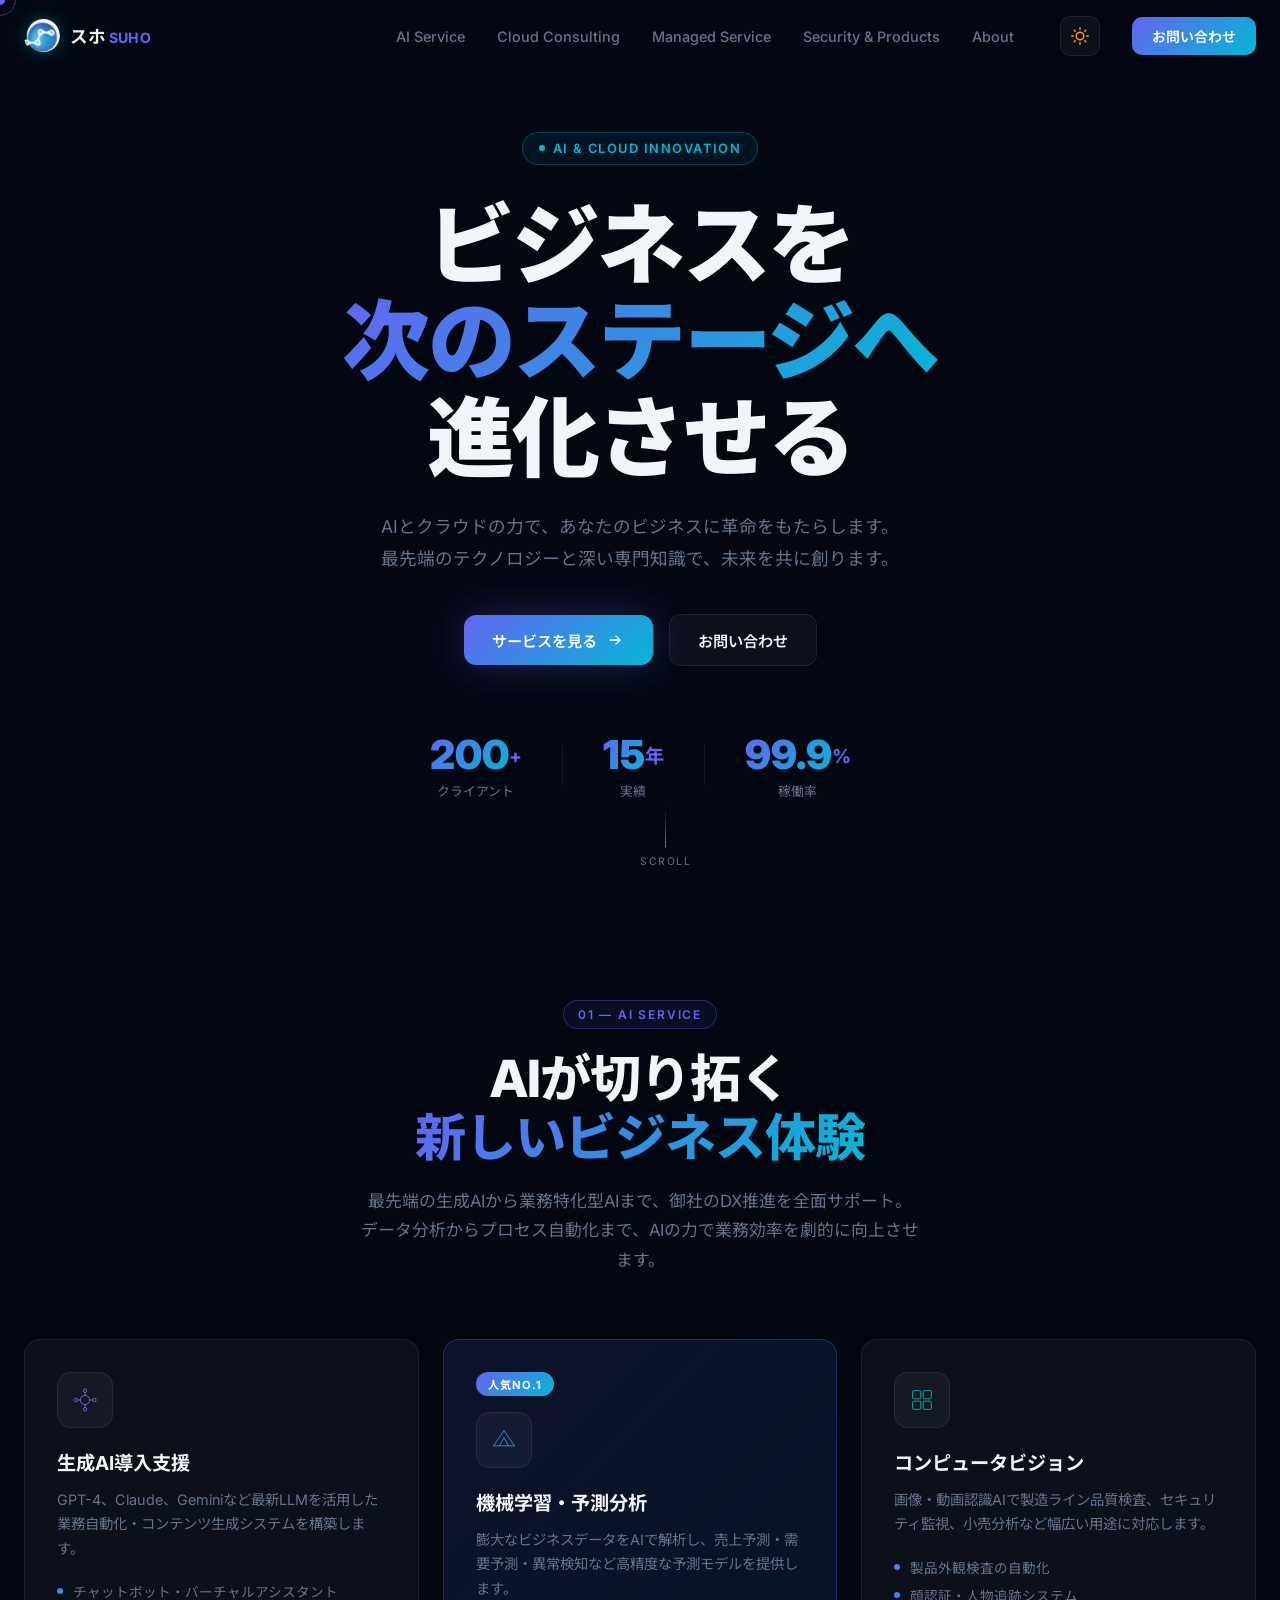
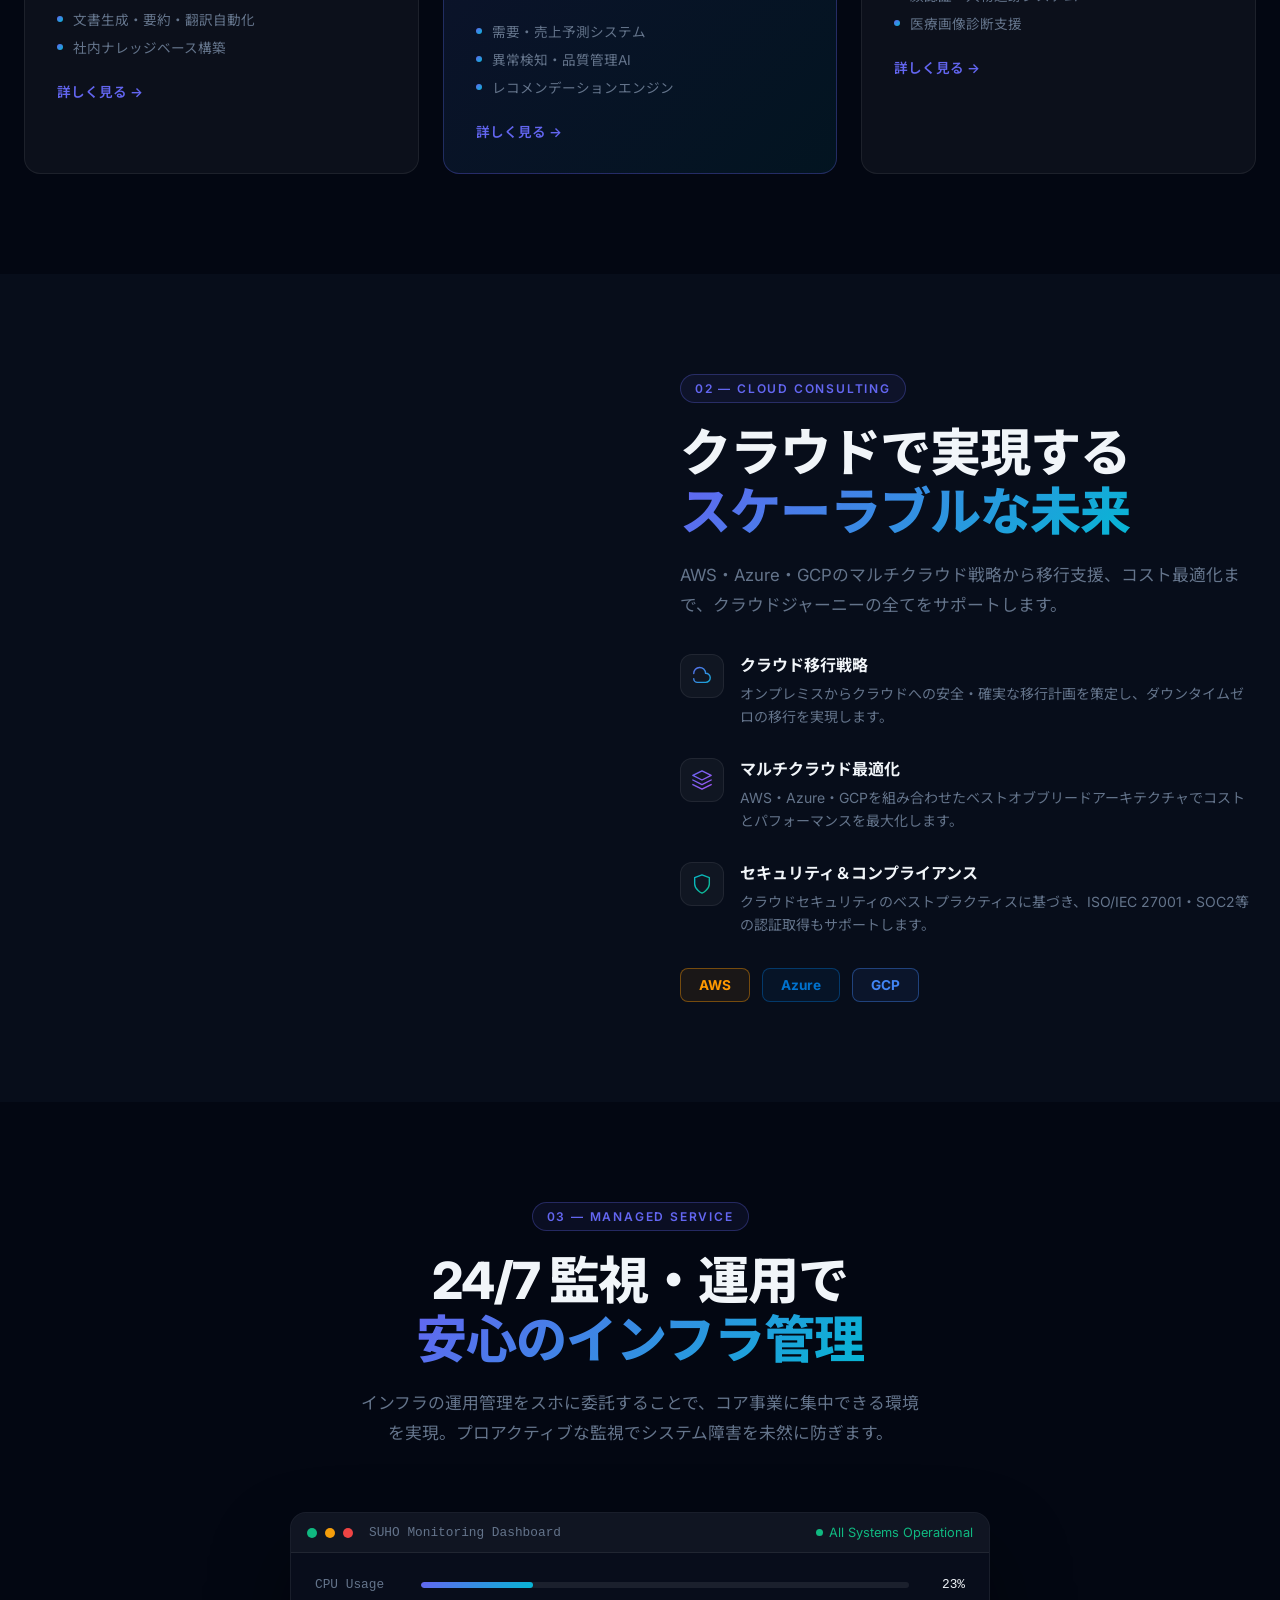
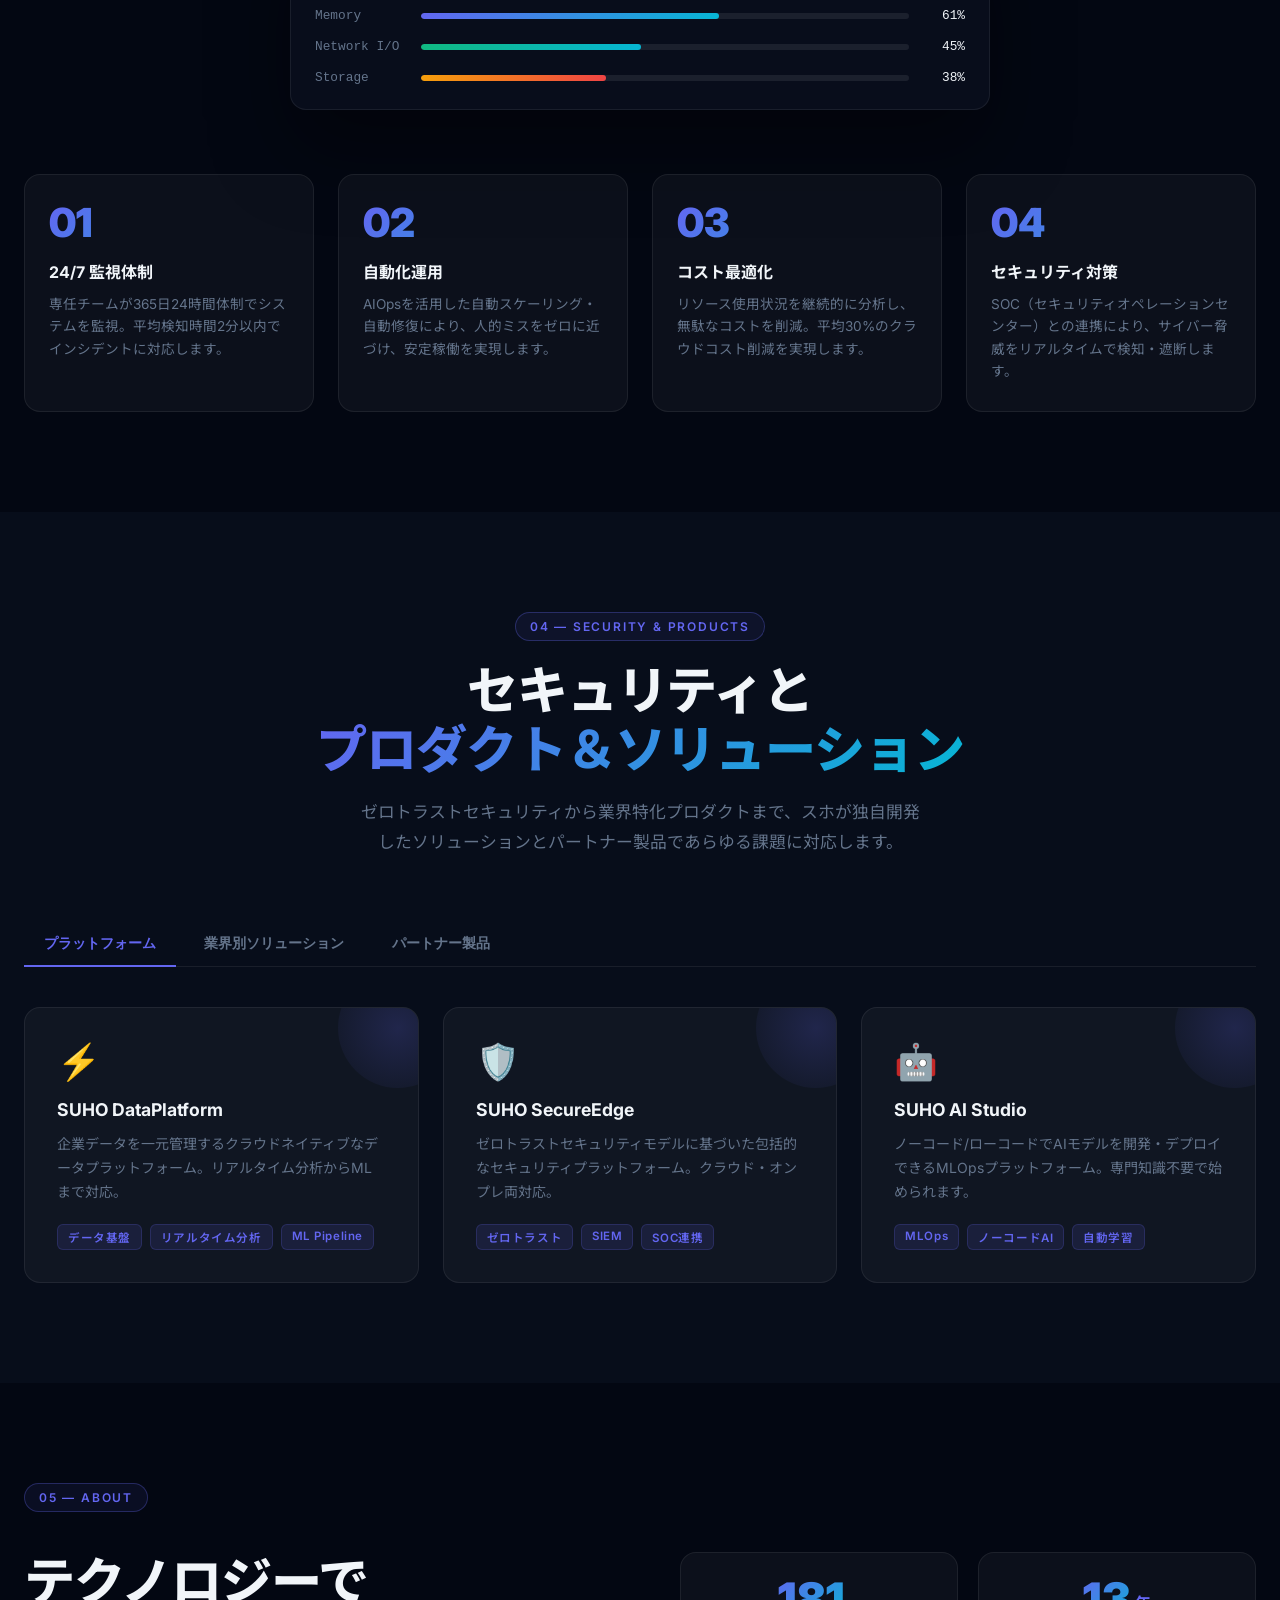
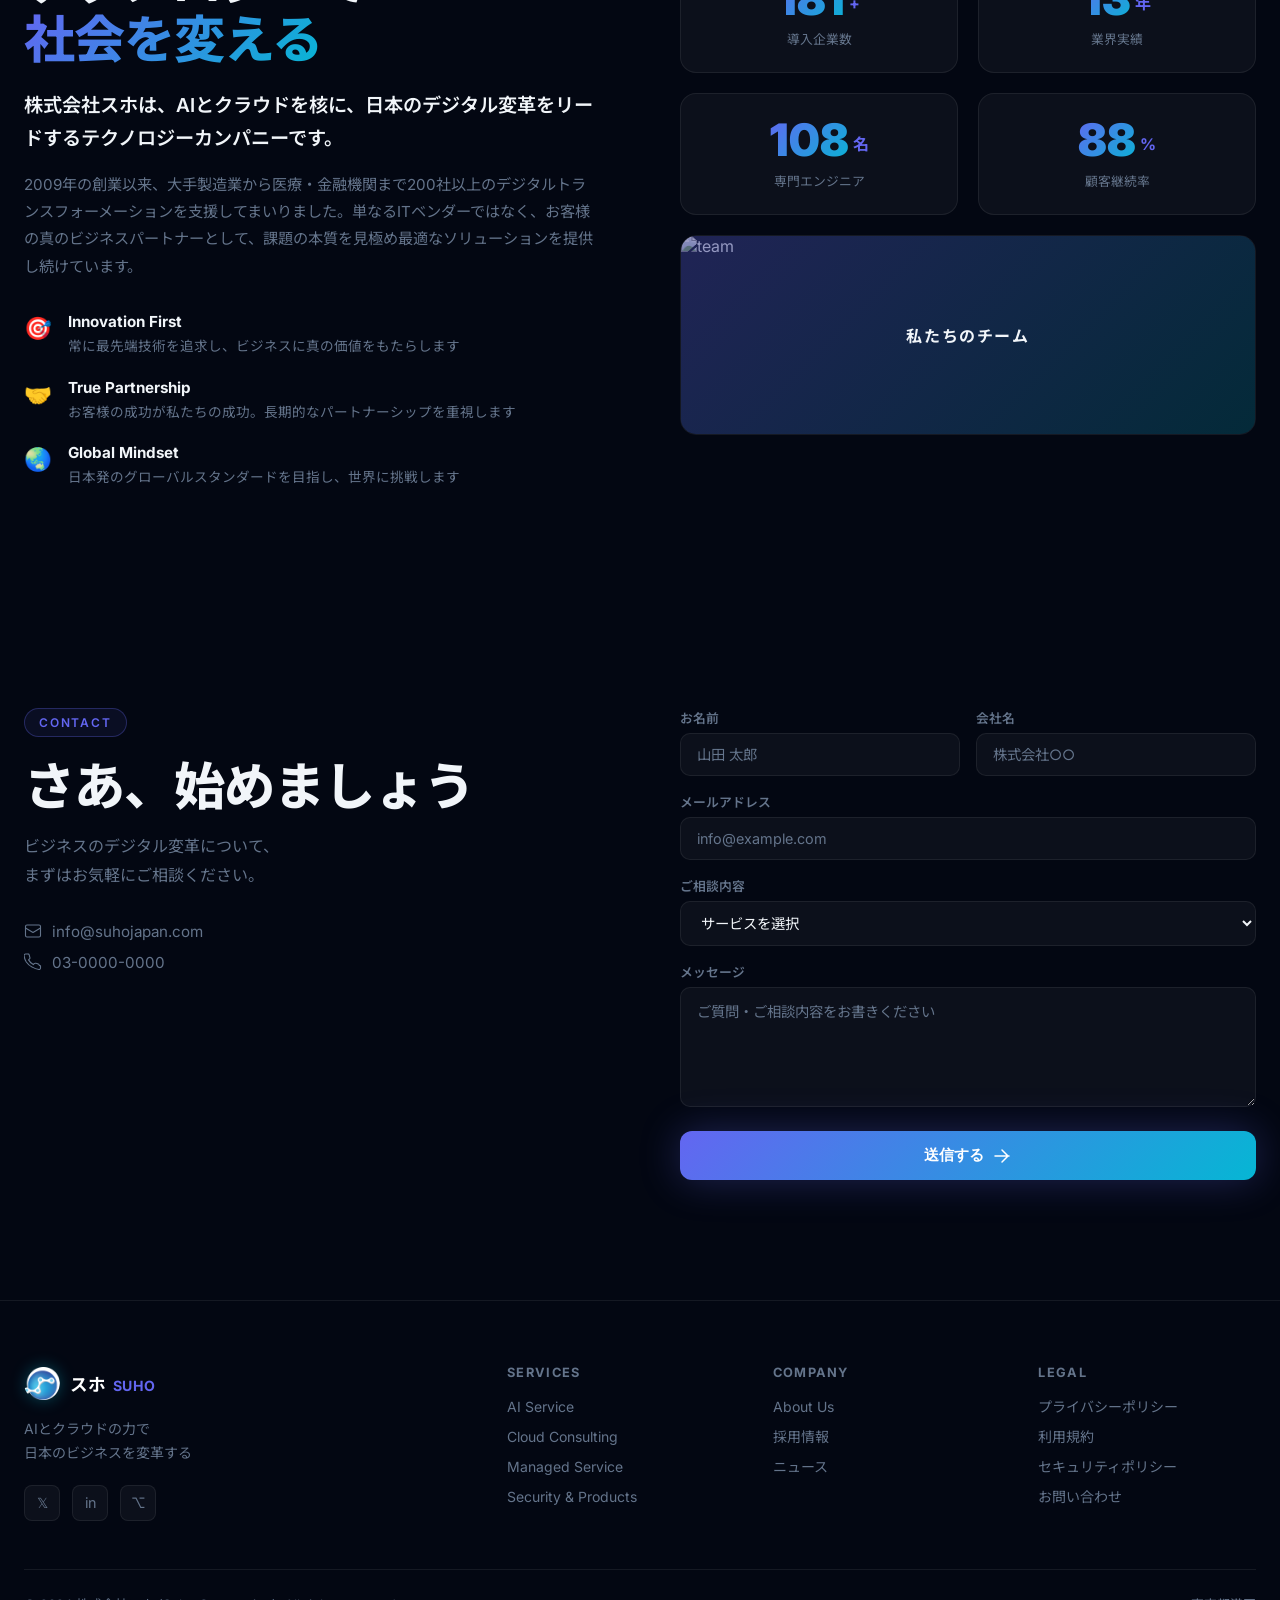
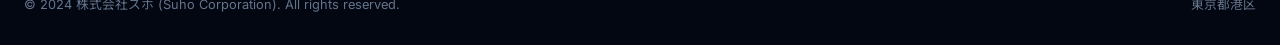
==== commit 2c96d605: "Add visual site editor and dynamic content loader - admin/editor.html: homepage-builder-style visual" ====
--- a/index.html
+++ b/index.html
@@ -1,5 +1,5 @@
 <!DOCTYPE html>
-<html lang="ja">
+<html lang="ja" data-page="home">
 <head>
   <meta charset="UTF-8" />
   <meta name="viewport" content="width=device-width, initial-scale=1.0" />
@@ -578,5 +578,6 @@
 
   <script src="https://cdnjs.cloudflare.com/ajax/libs/three.js/r134/three.min.js"></script>
   <script src="main.js"></script>
+  <script src="admin/content-loader.js" defer></script>
 </body>
 </html>
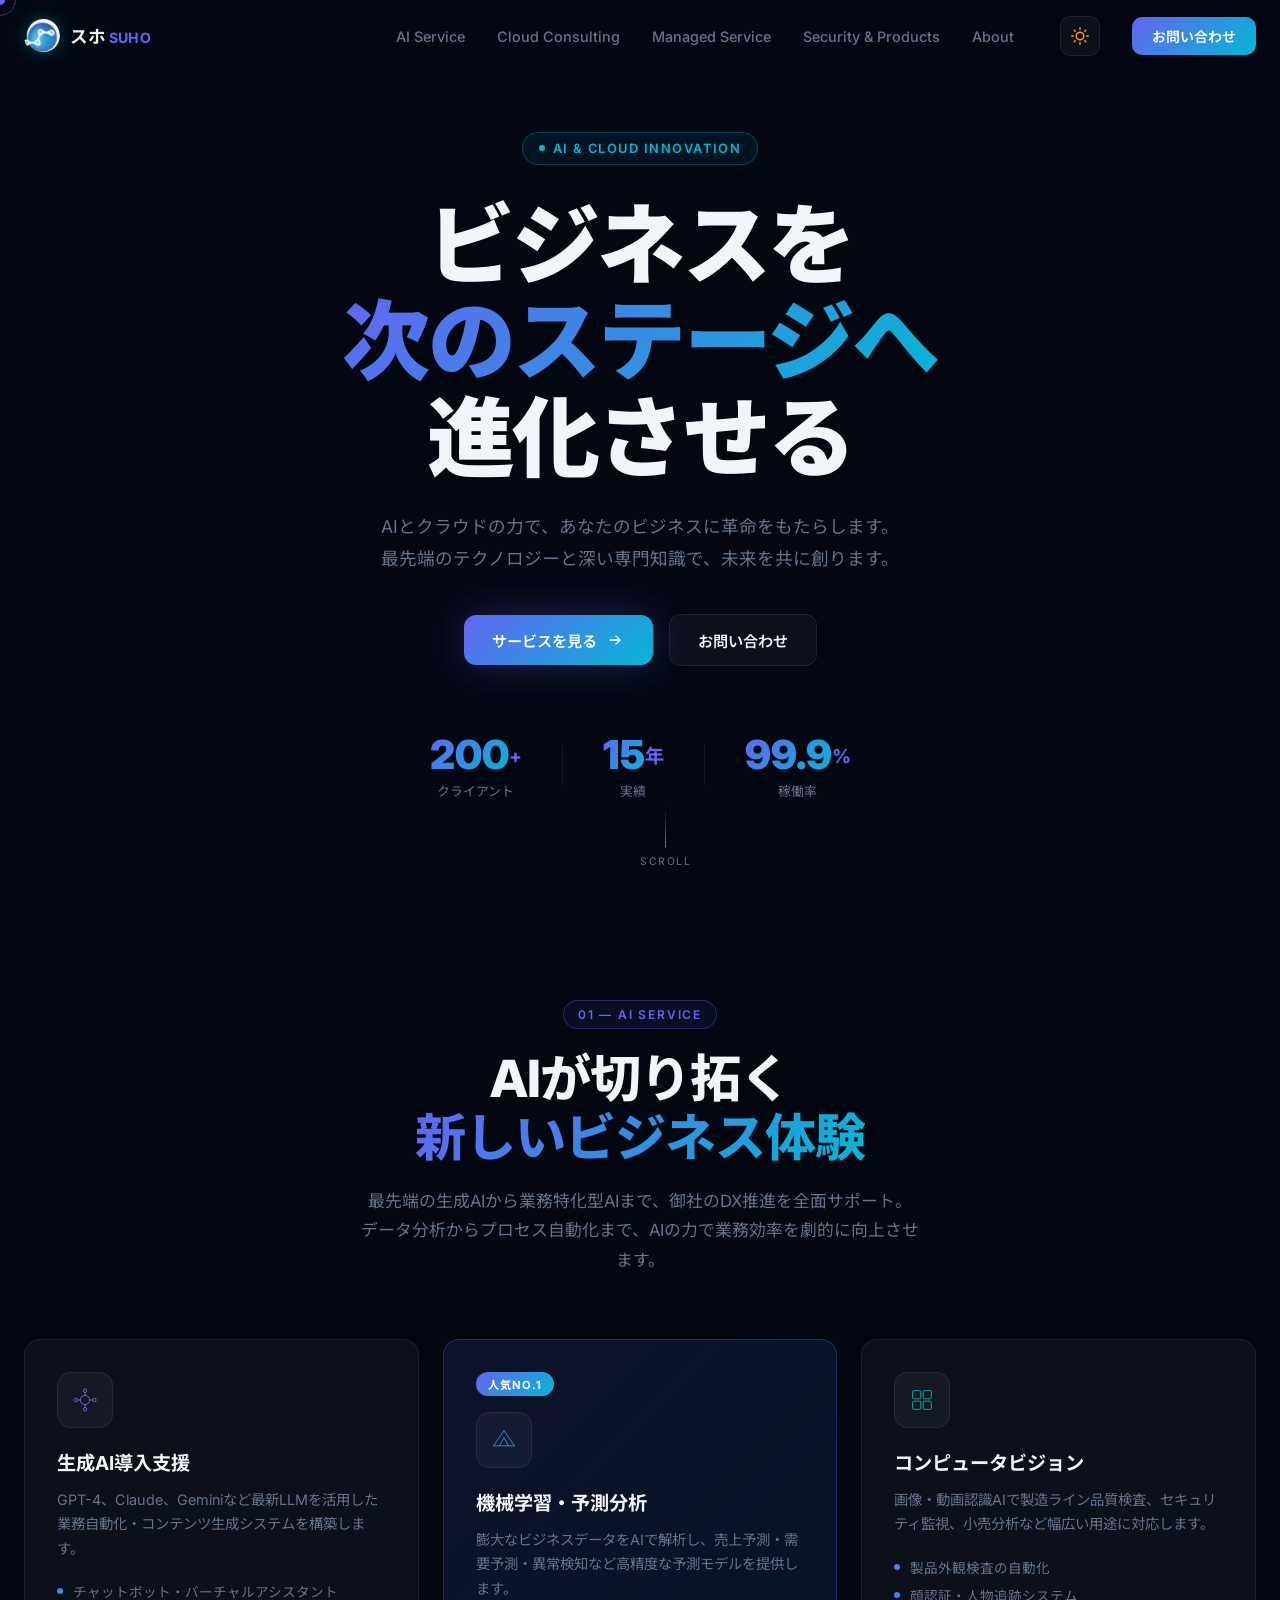
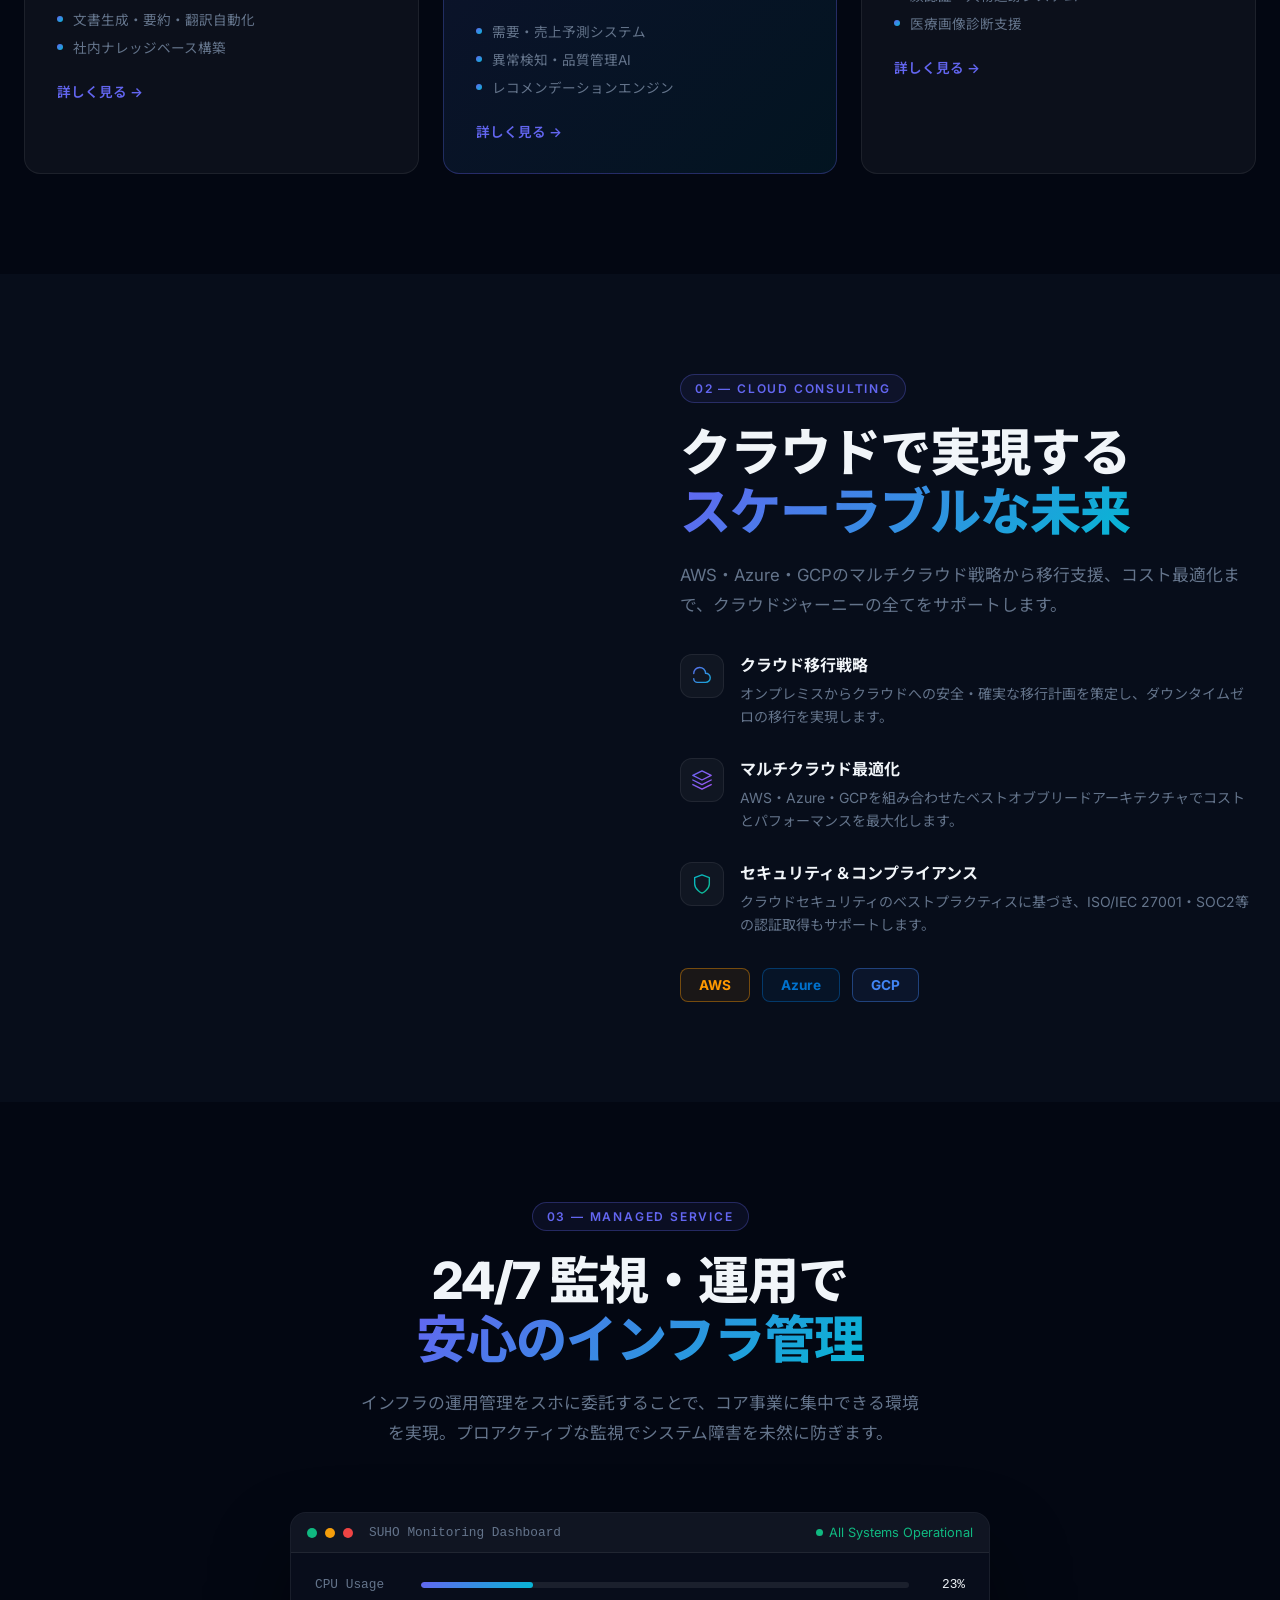
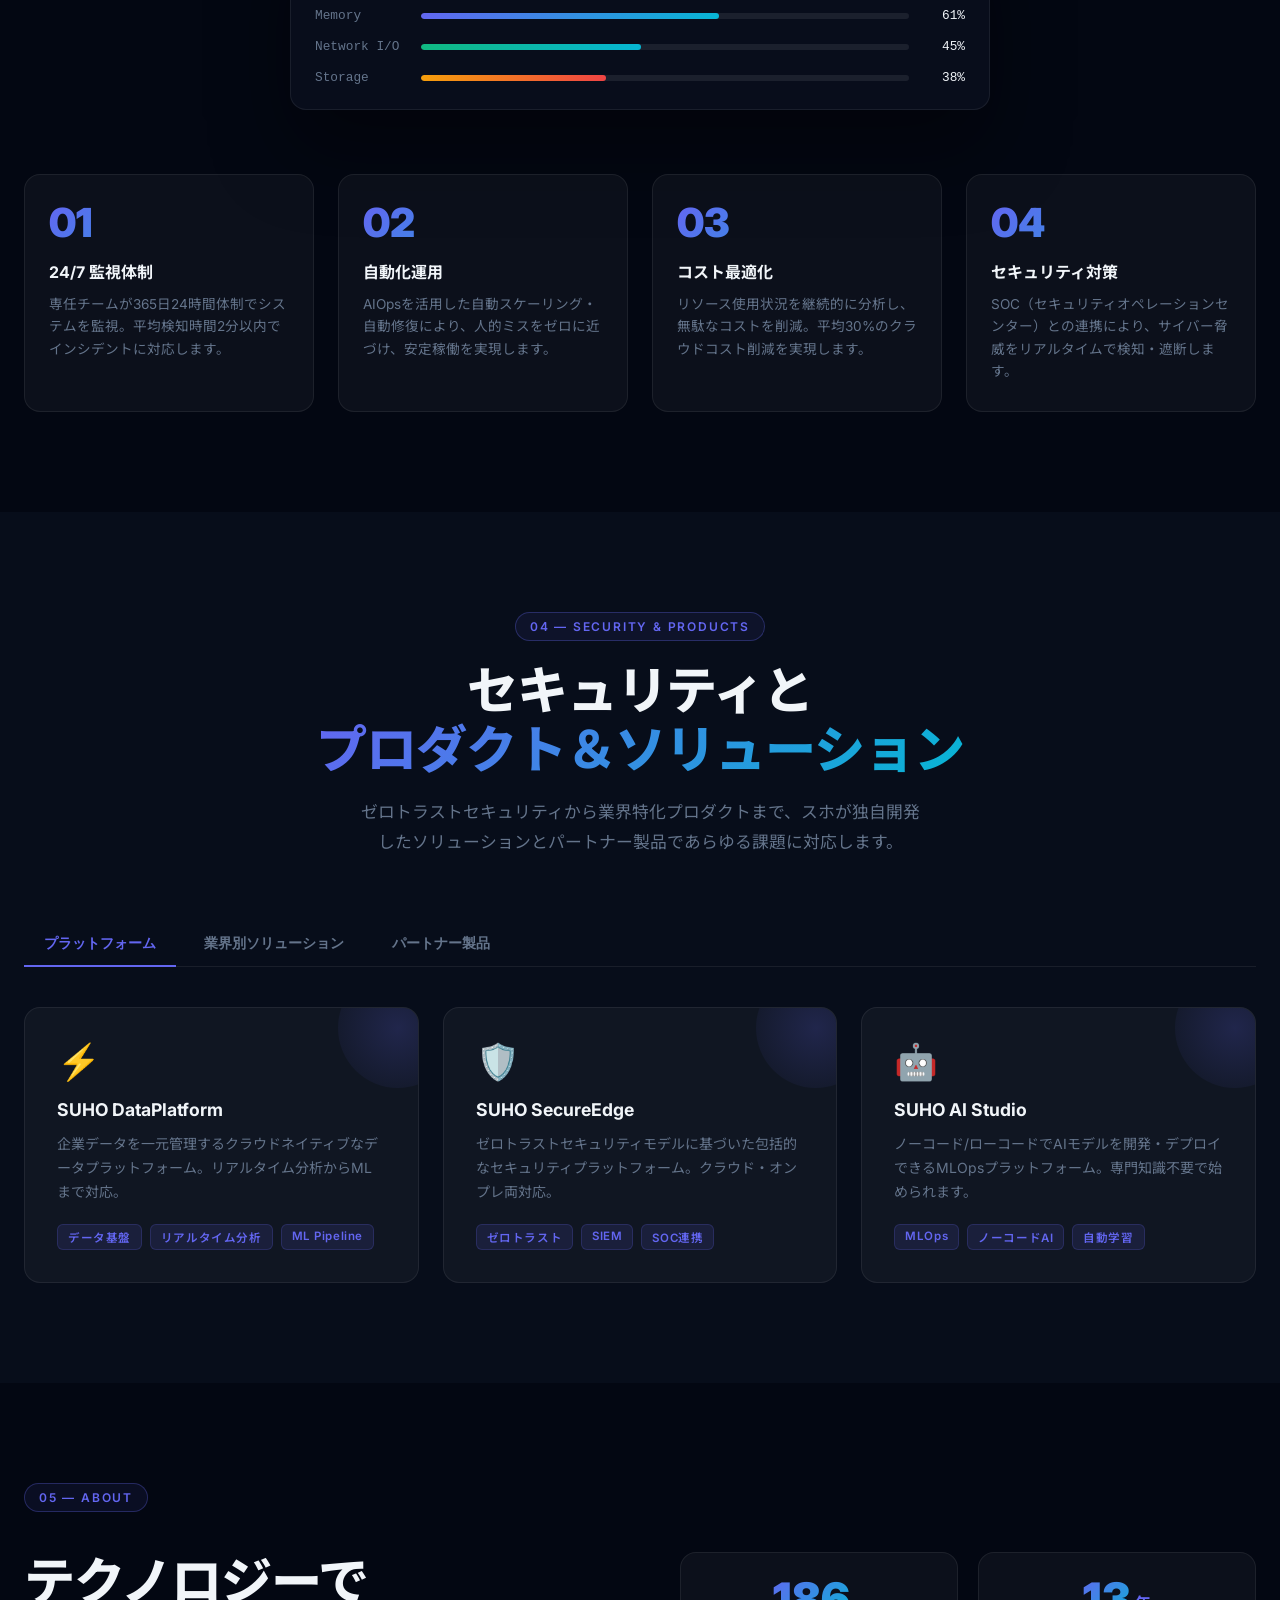
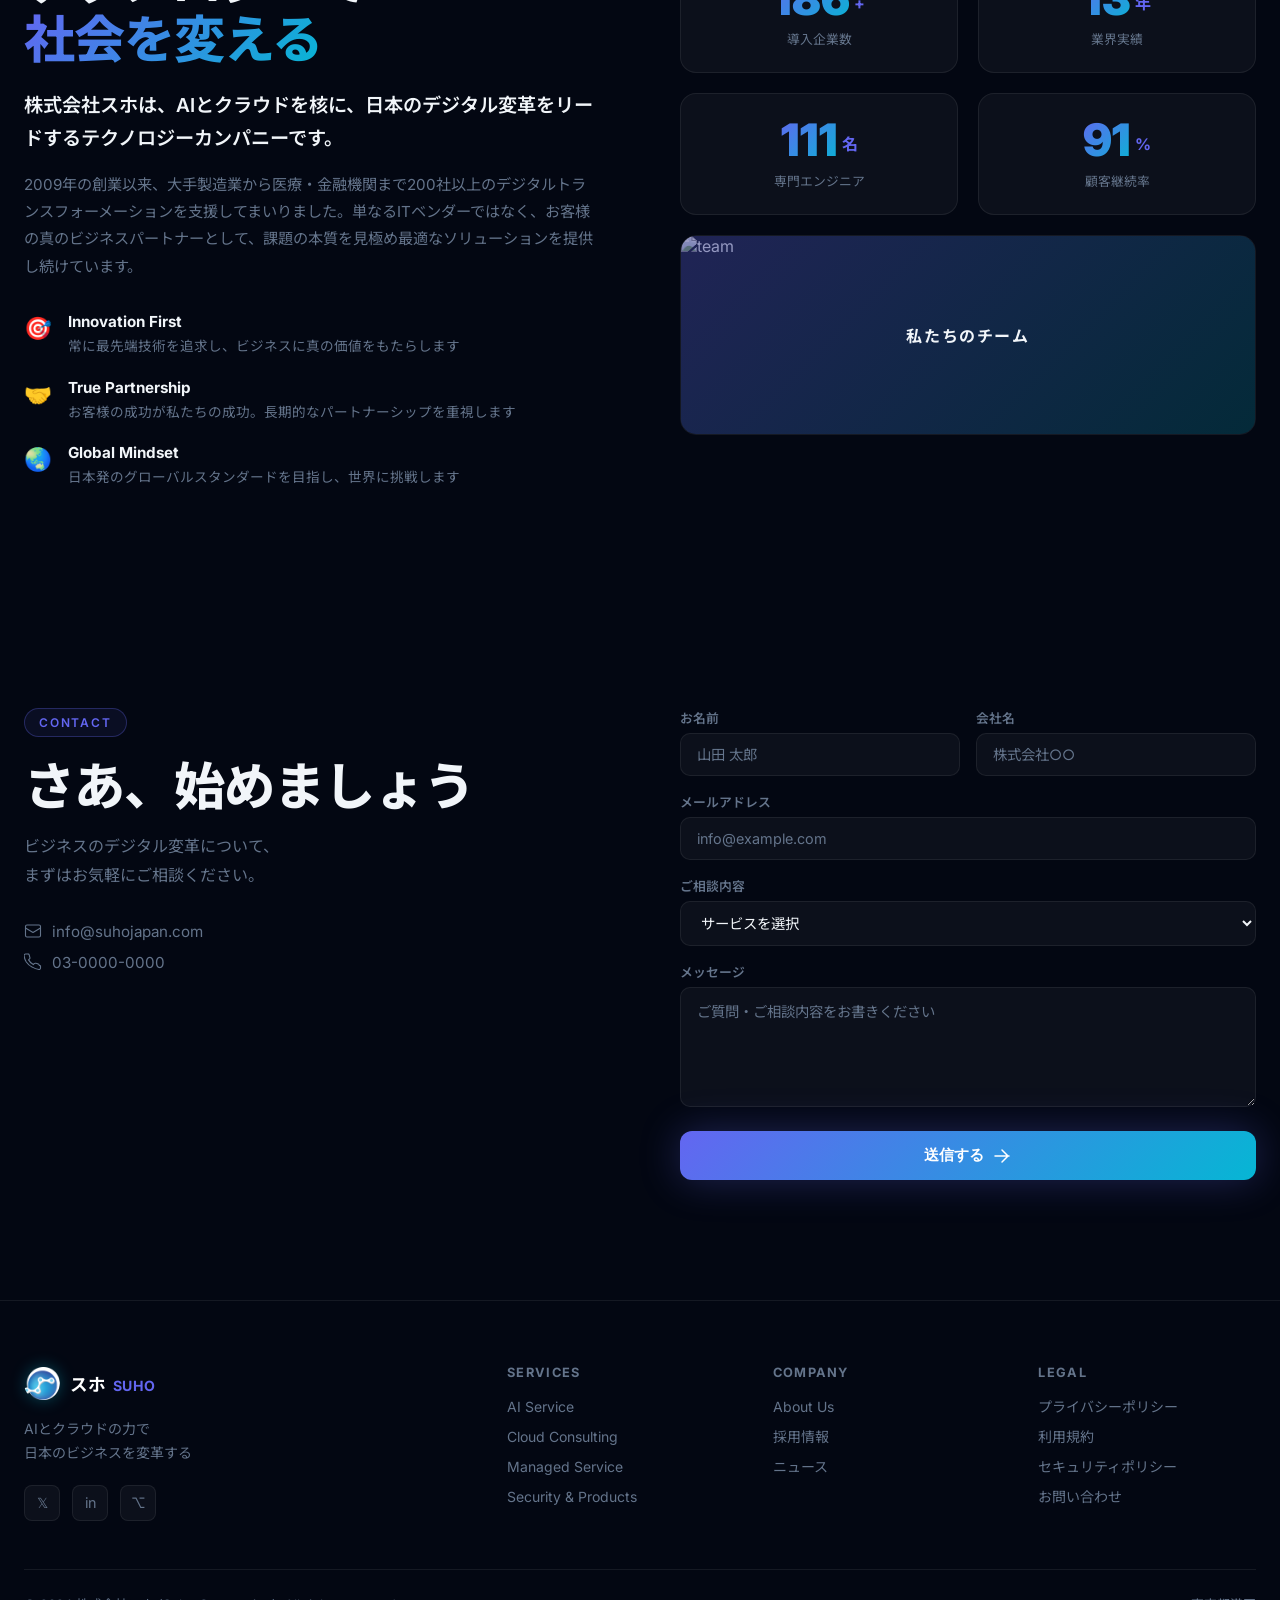
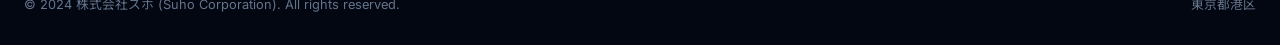
==== commit 2ca1c798: "Fix browser cache: disable JS/CSS caching and add version params Co-Authored-By: Claude Sonnet 4.6 <" ====
--- a/index.html
+++ b/index.html
@@ -6,7 +6,7 @@
   <title>株式会社スホ | AI & Cloud Solutions</title>
   <link rel="preconnect" href="https://fonts.googleapis.com" />
   <link href="https://fonts.googleapis.com/css2?family=Inter:wght@300;400;500;600;700;800;900&family=Noto+Sans+JP:wght@300;400;500;700&display=swap" rel="stylesheet" />
-  <link rel="stylesheet" href="styles.css" />
+  <link rel="stylesheet" href="styles.css?v=2" />
 </head>
 <body>
 
@@ -577,7 +577,7 @@
   </footer>
 
   <script src="https://cdnjs.cloudflare.com/ajax/libs/three.js/r134/three.min.js"></script>
-  <script src="main.js"></script>
-  <script src="admin/content-loader.js" defer></script>
+  <script src="main.js?v=2"></script>
+  <script src="admin/content-loader.js?v=2" defer></script>
 </body>
 </html>
--- a/styles.css
+++ b/styles.css
@@ -183,7 +183,9 @@
 }
 .nav-logo svg { width: 36px; height: 36px; }
 .nav-logo-img {
-  width: 36px; height: 36px;
+  width: 36px;
+  height: auto;
+  aspect-ratio: 1 / 1;
   object-fit: contain;
   border-radius: 50%;
   flex-shrink: 0;
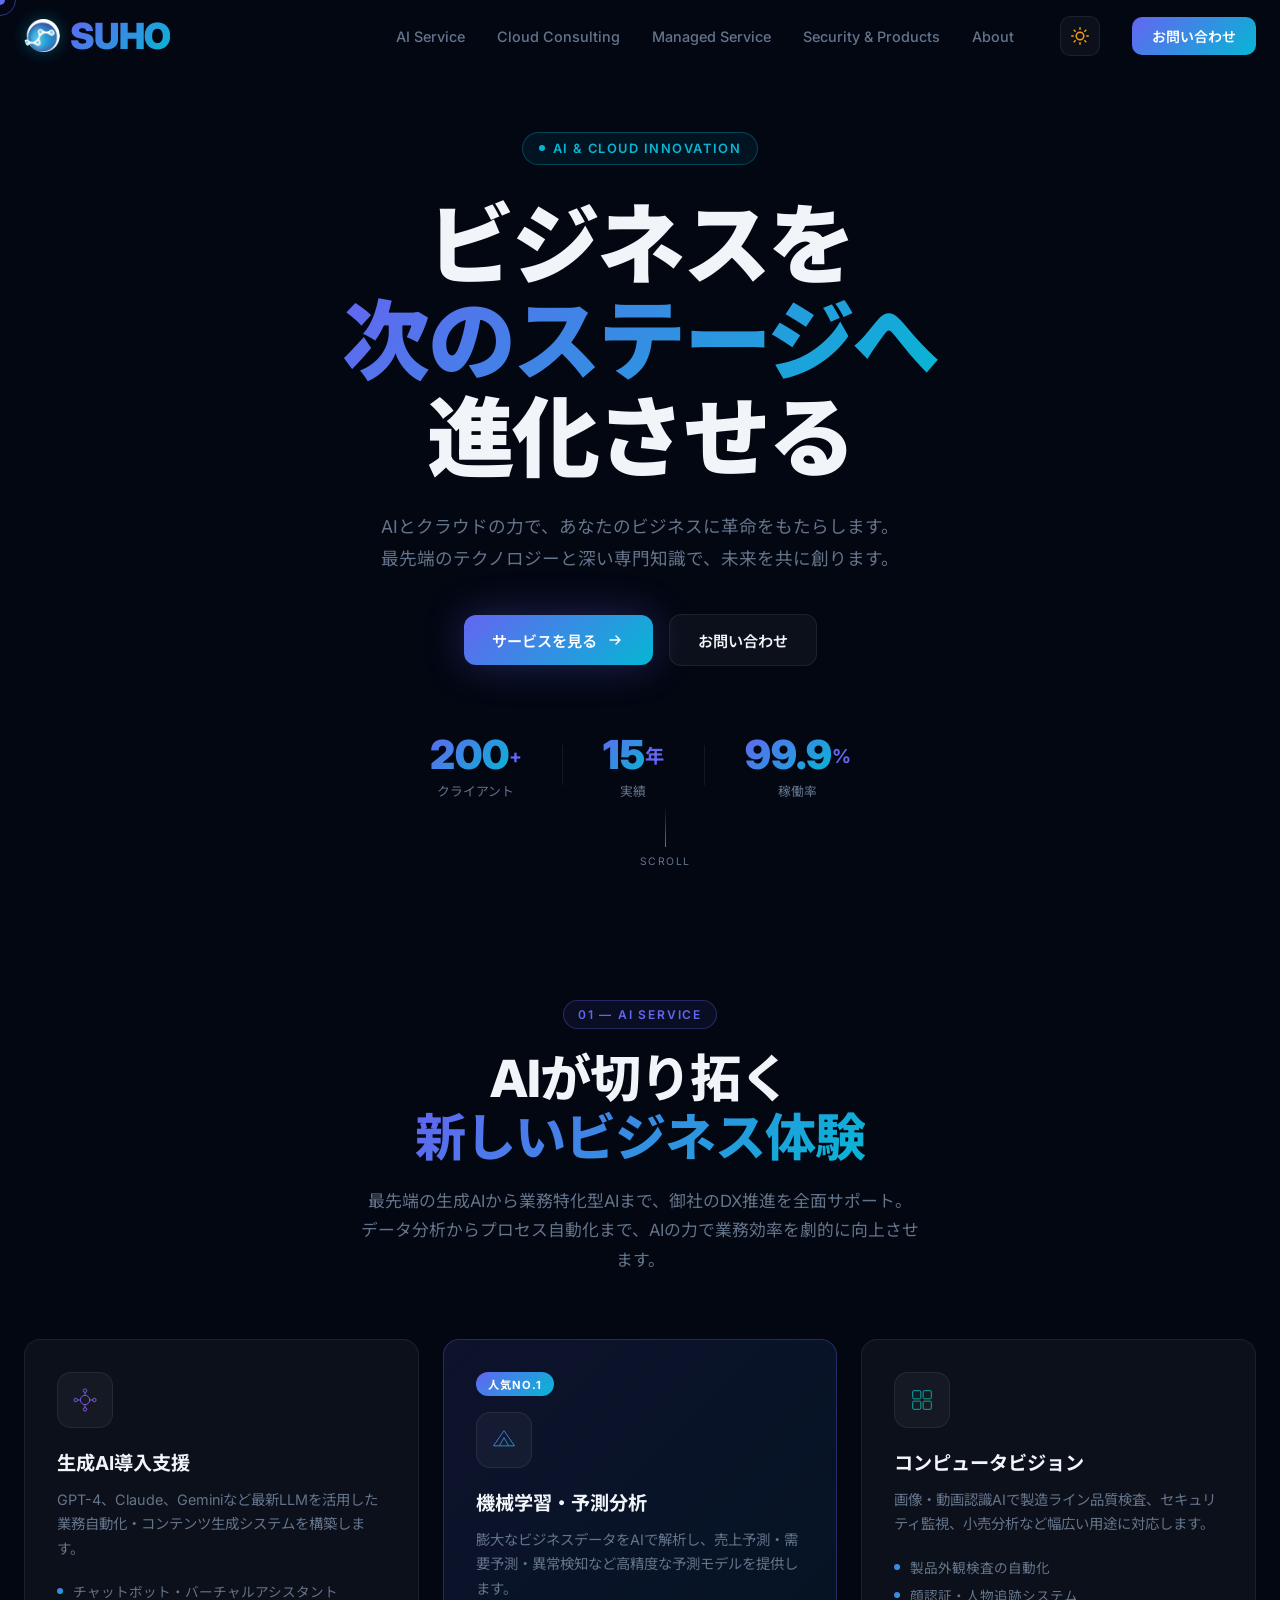
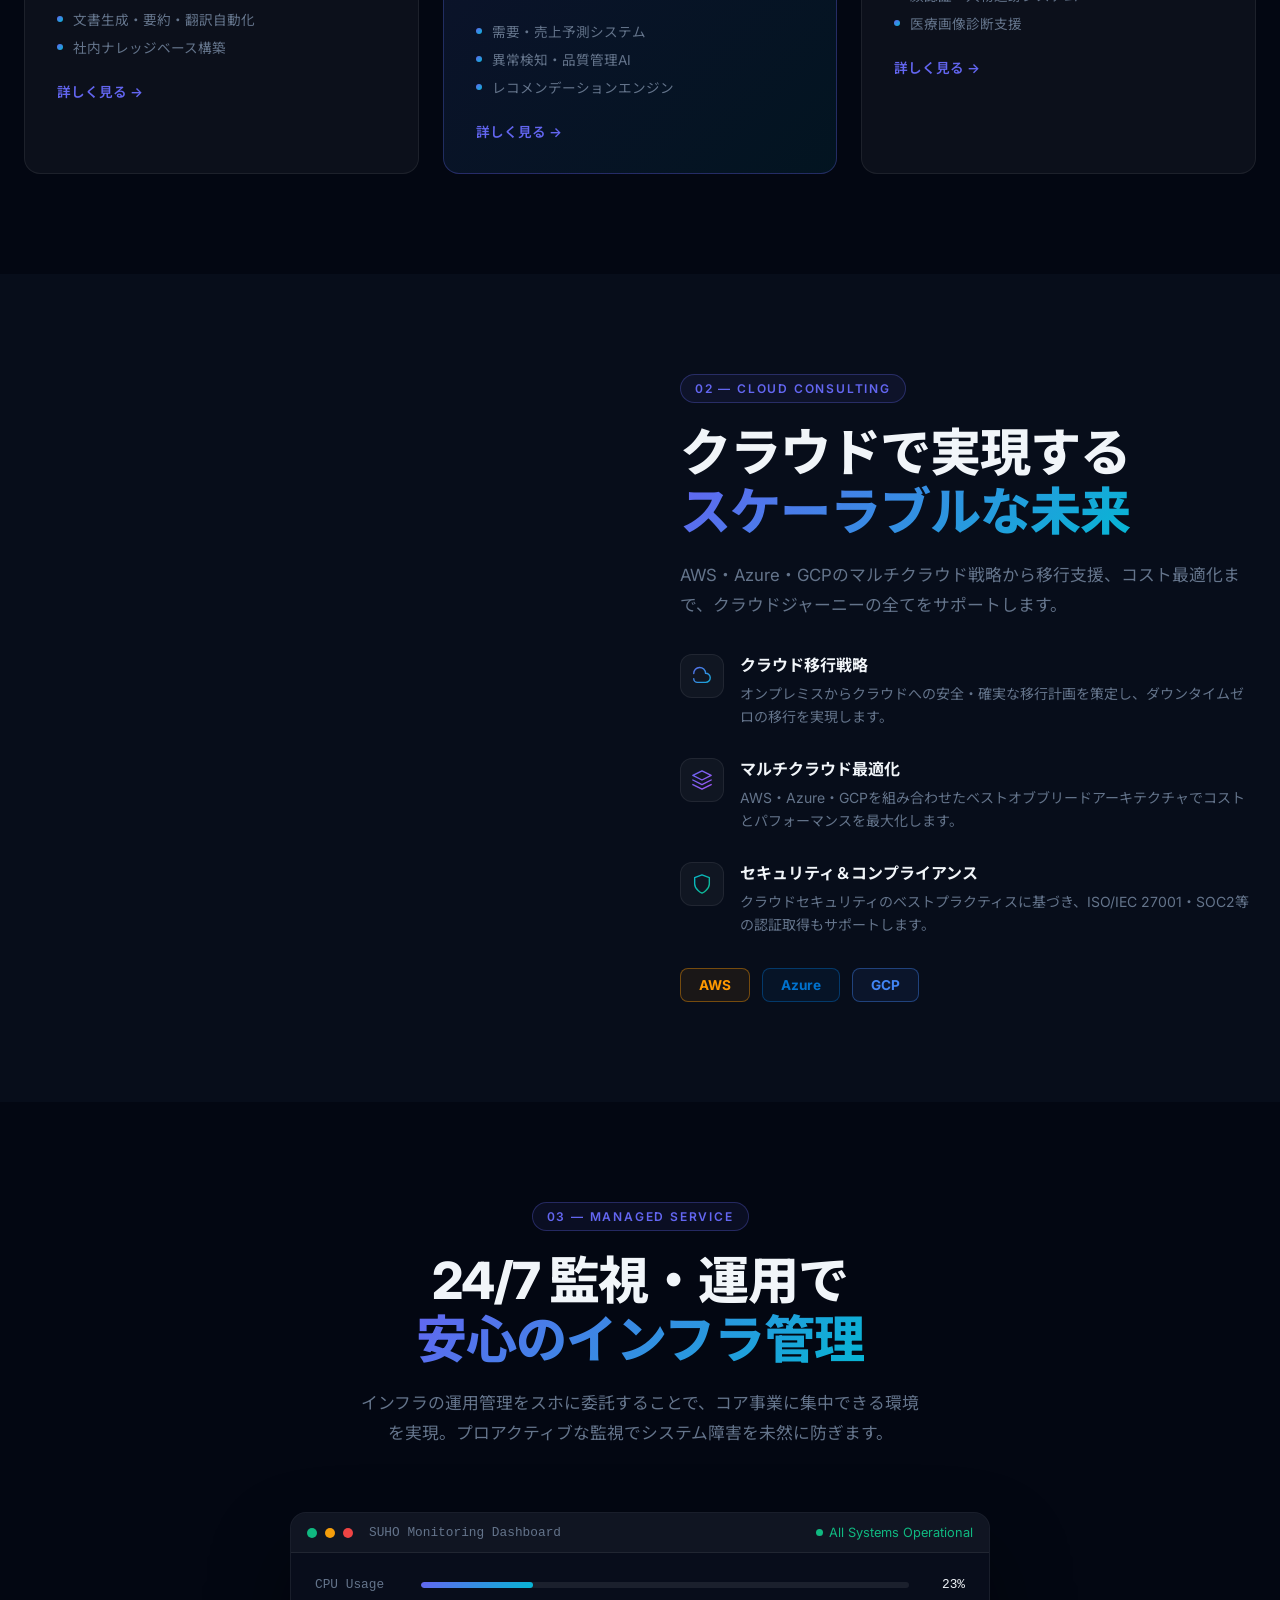
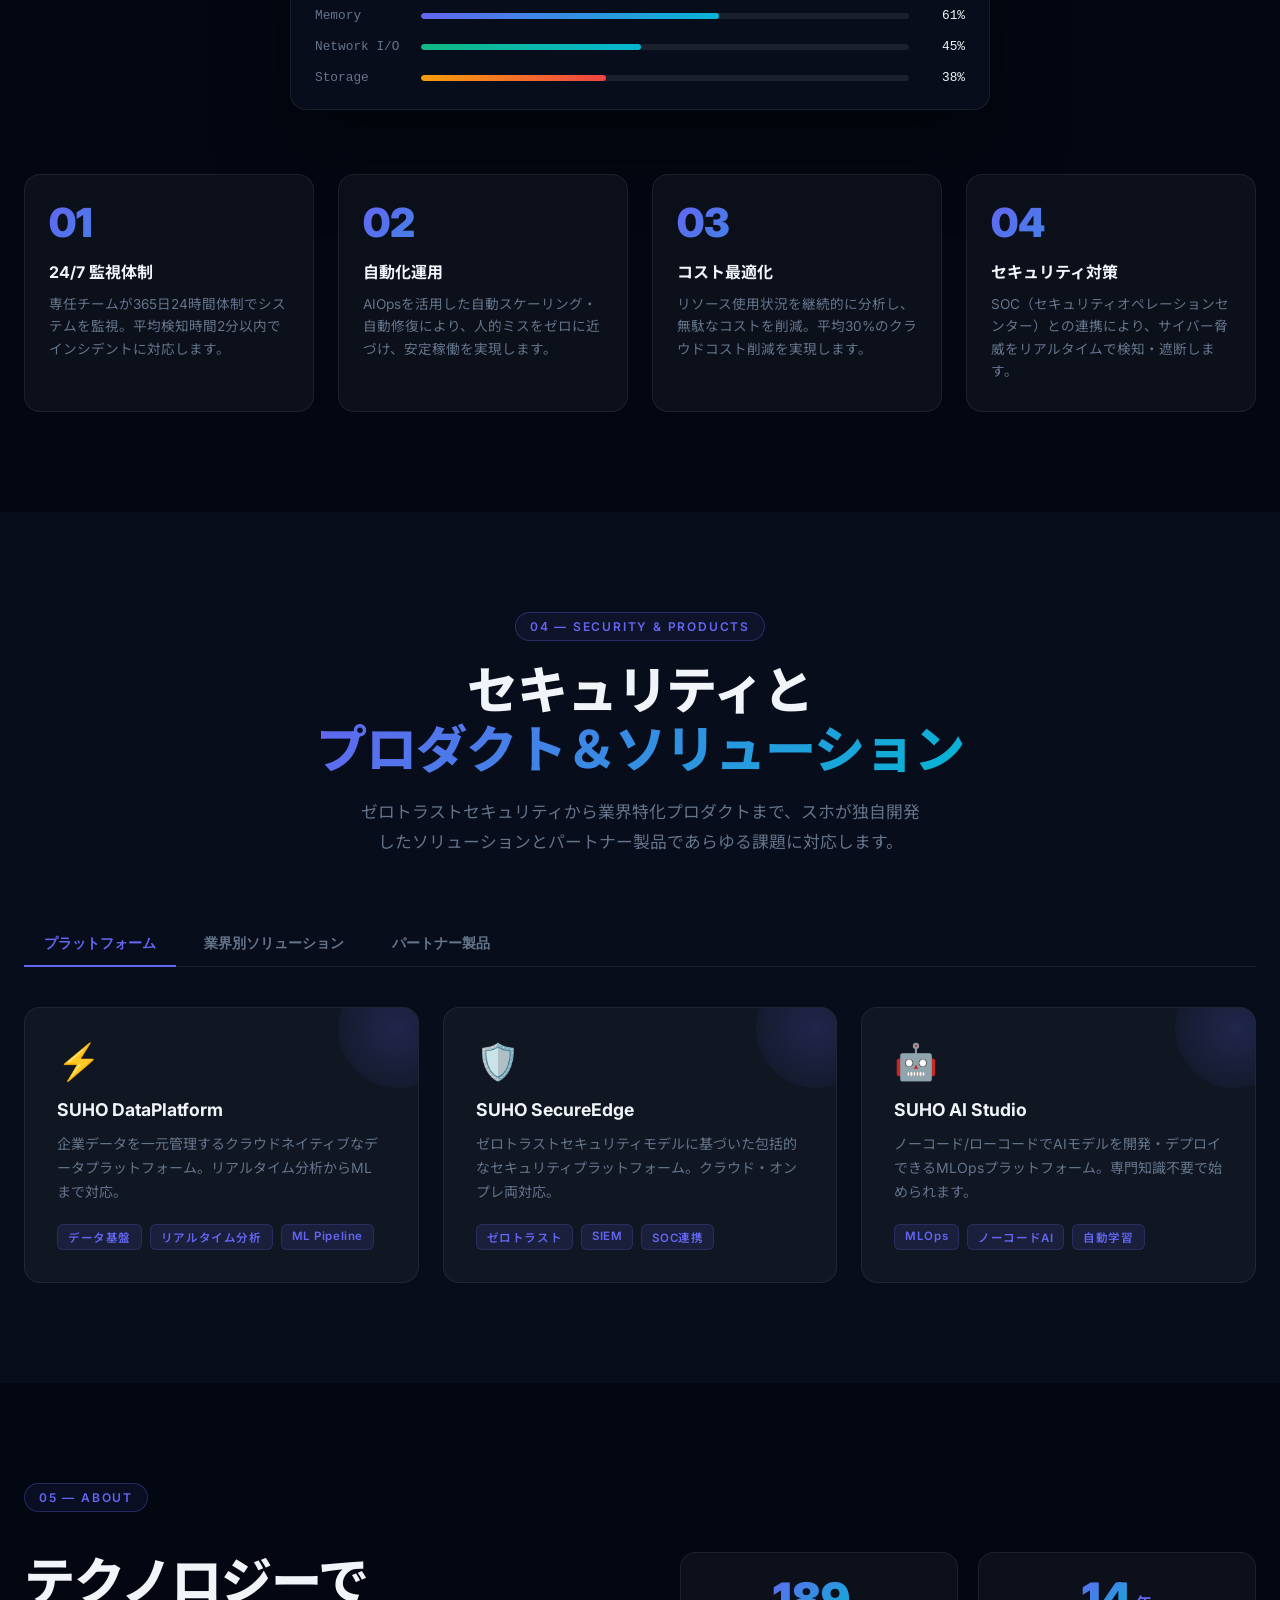
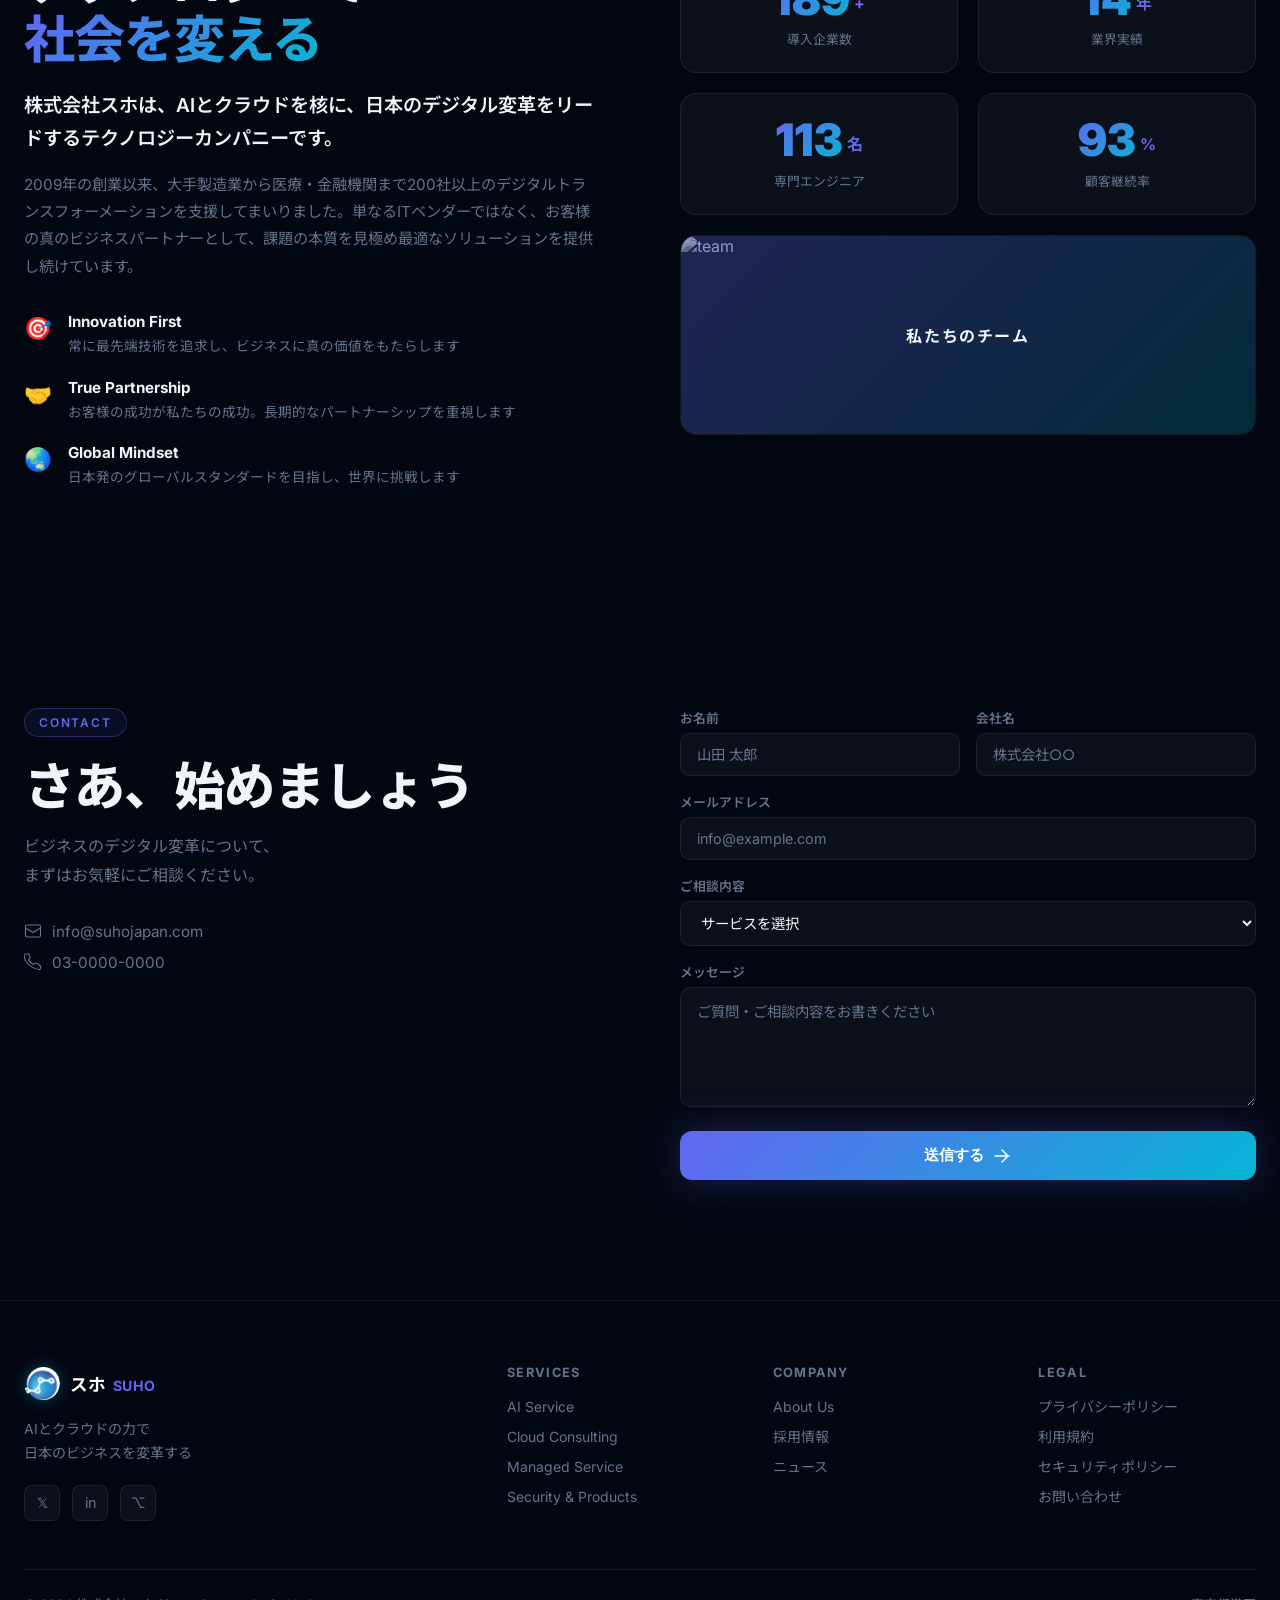
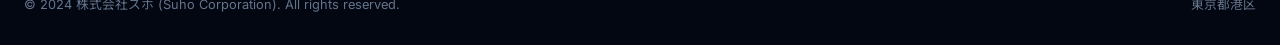
==== commit 879eb2af: "Update navbar logo text to SUHO only, match logo height Co-Authored-By: Claude Sonnet 4.6 <noreply@a" ====
--- a/index.html
+++ b/index.html
@@ -27,7 +27,7 @@
     <div class="nav-container">
       <a href="#hero" class="nav-logo">
         <img src="assets/suho-logo.png" alt="SUHO" class="nav-logo-img" />
-        <span>スホ<em>SUHO</em></span>
+        <span class="nav-logo-text">SUHO</span>
       </a>
 
       <ul class="nav-links">
--- a/styles.css
+++ b/styles.css
@@ -111,7 +111,7 @@
 #loader.done { opacity: 0; visibility: hidden; pointer-events: none; }
 
 .loader-inner { display: flex; flex-direction: column; align-items: center; gap: 24px; }
-.loader-logo { width: 72px; height: 72px; animation: spin 2s linear infinite; }
+.loader-logo { width: 72px; height: 72px; object-fit: contain; aspect-ratio: 1 / 1; animation: spin 2s linear infinite; }
 @keyframes spin { to { transform: rotate(360deg); } }
 
 .loader-bar {
@@ -197,6 +197,7 @@
   transform: rotate(15deg) scale(1.08);
 }
 .nav-logo em { color: var(--indigo); font-style: normal; font-size: .8em; margin-left: 2px; }
+.nav-logo-text { font-size: 36px; font-weight: 900; line-height: 1; letter-spacing: -.02em; background: var(--grad); -webkit-background-clip: text; -webkit-text-fill-color: transparent; background-clip: text; }
 .footer-logo-text { color: #fff; font-weight: 700; }
 .footer-logo-text em { color: var(--indigo); font-style: normal; }
 [data-theme="light"] .footer-logo-text { color: var(--text); }
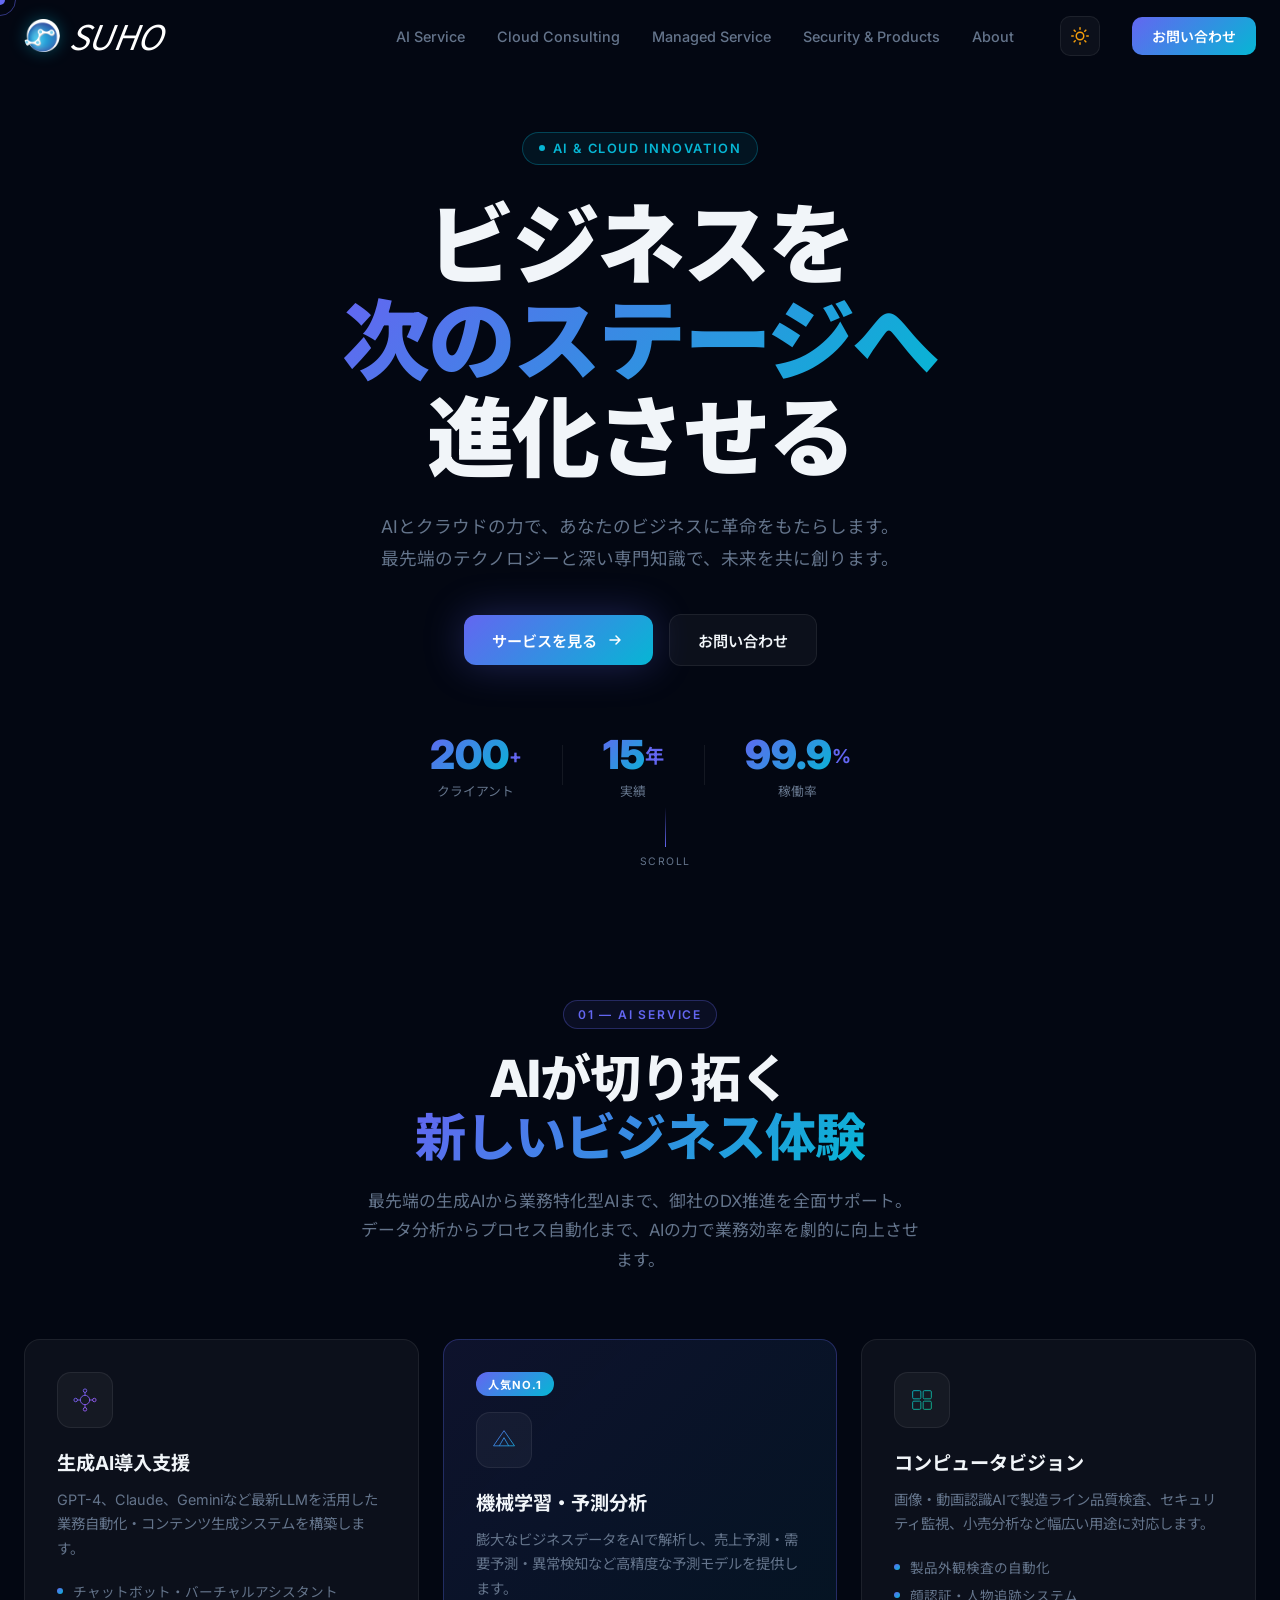
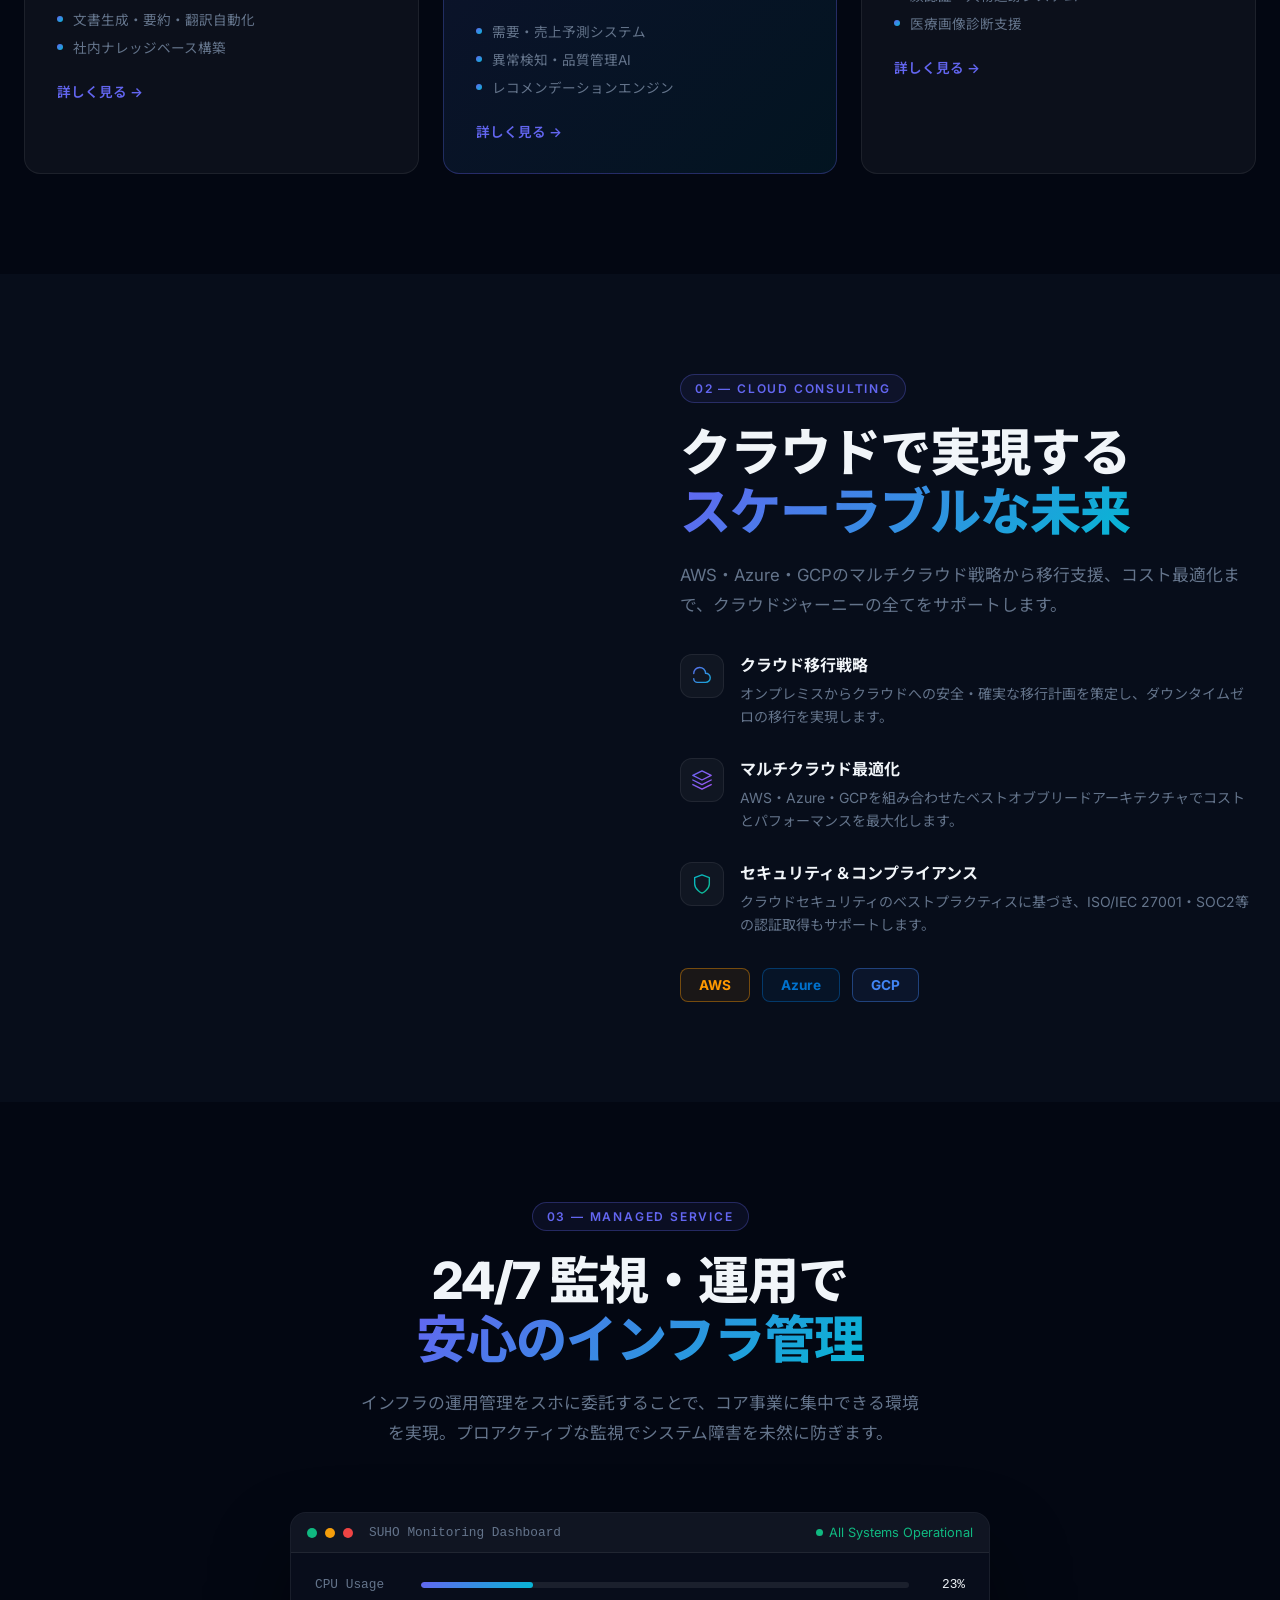
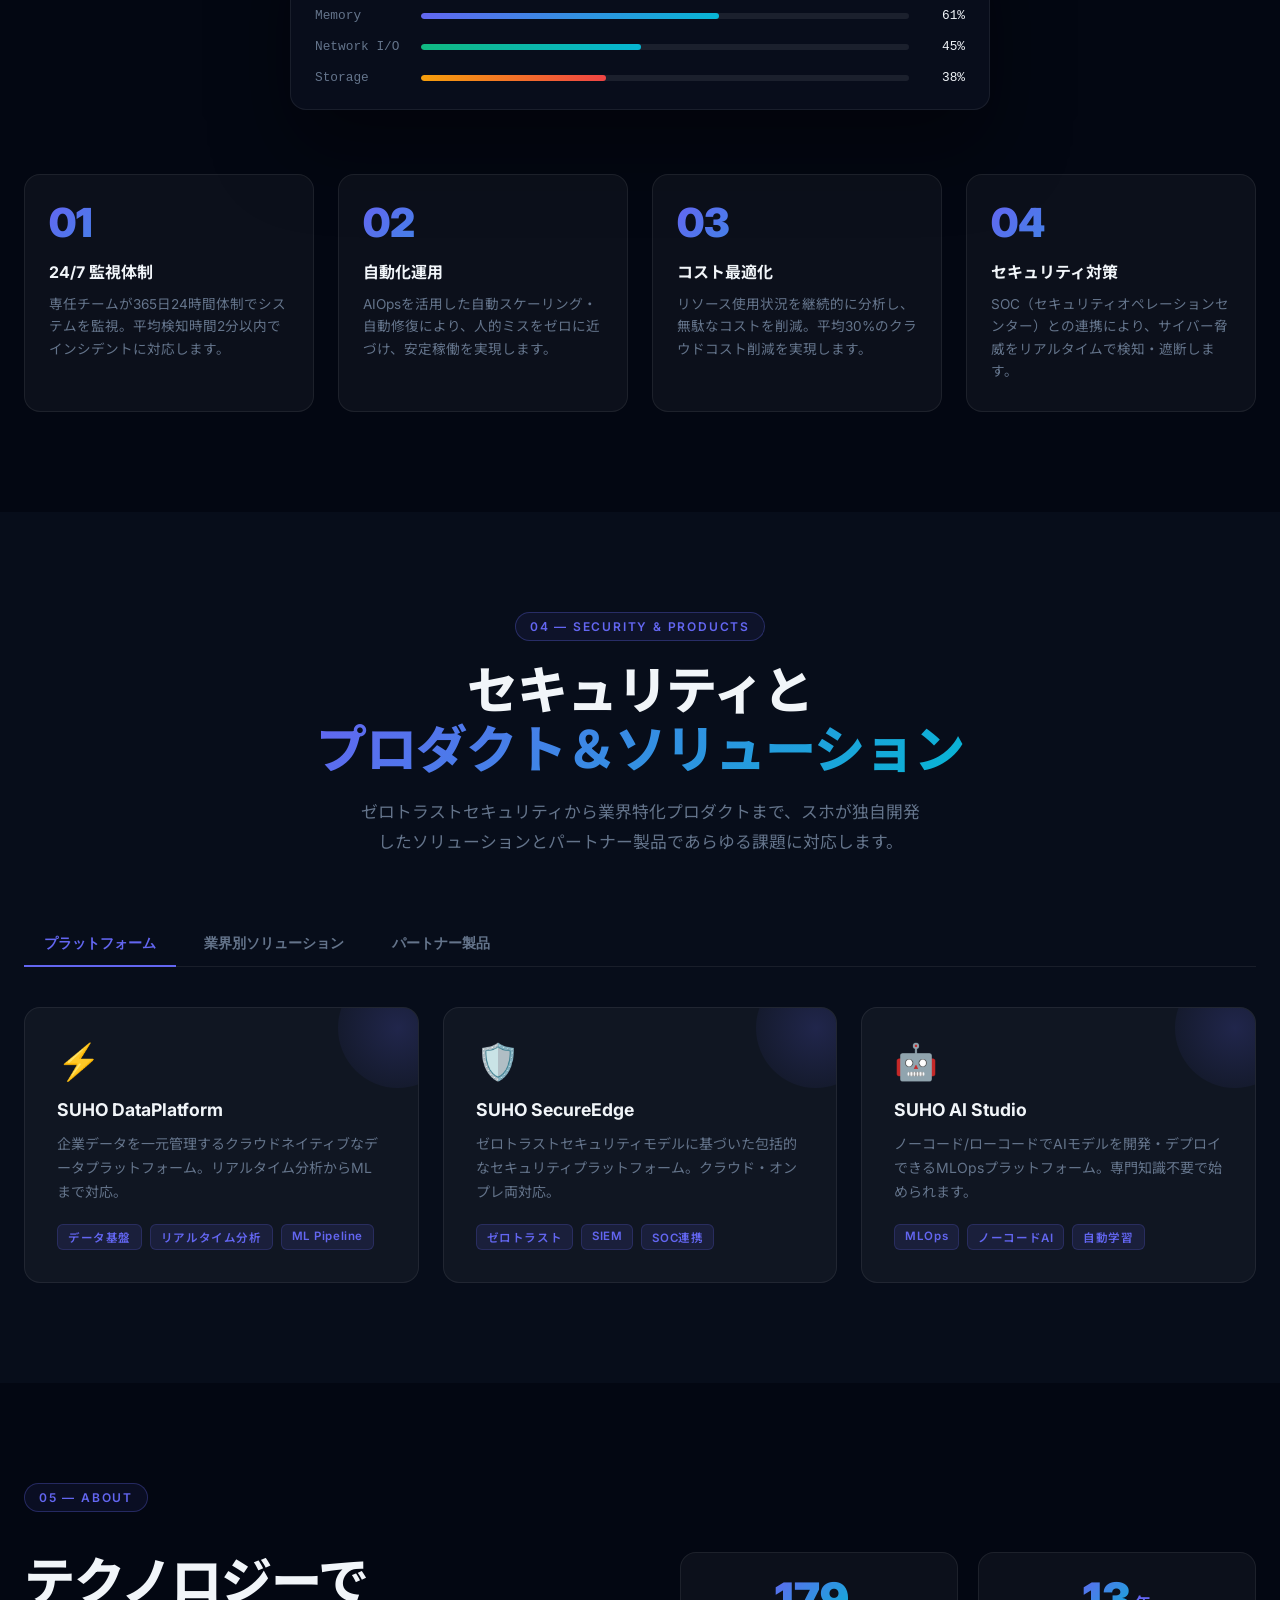
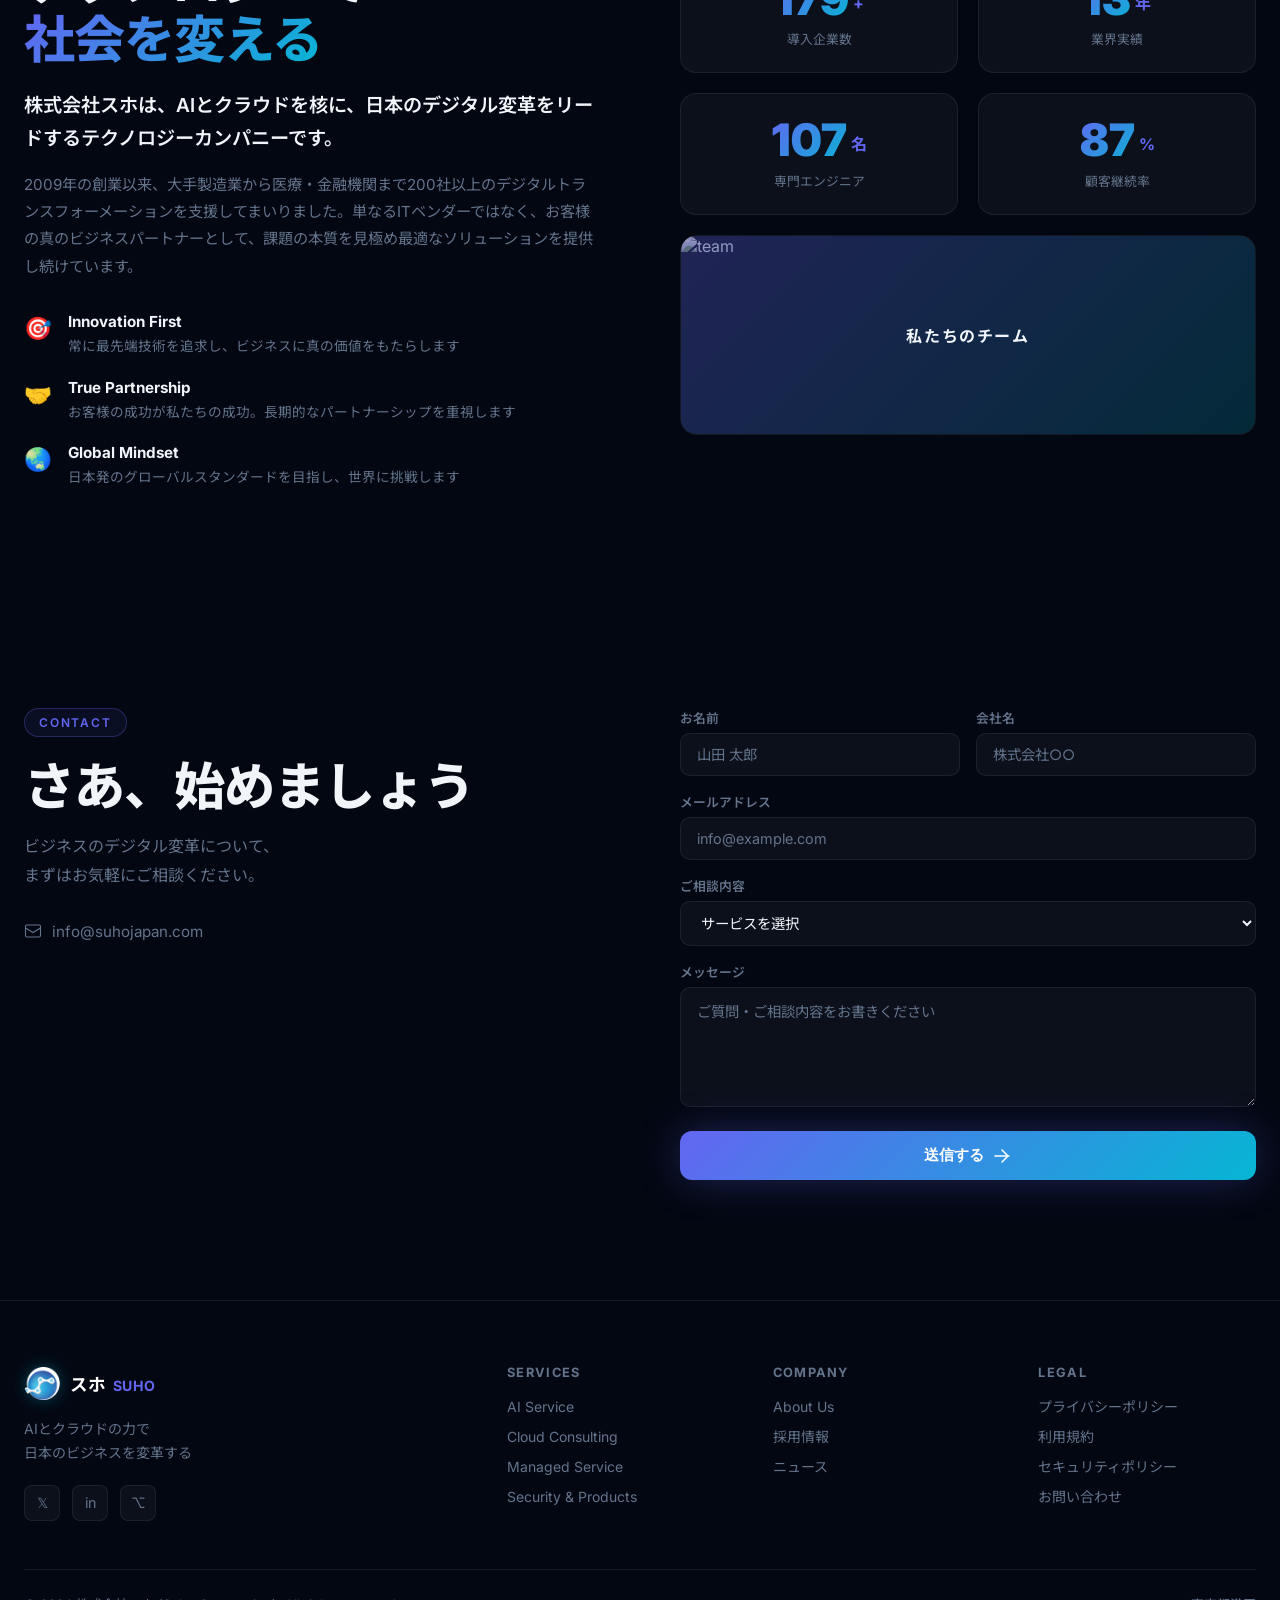
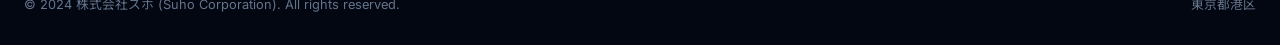
==== commit 86f89cf4: "Lighten SUHO logo font weight; remove phone number from contact Co-Authored-By: Claude Sonnet 4.6 <n" ====
--- a/index.html
+++ b/index.html
@@ -481,10 +481,6 @@
               <svg viewBox="0 0 24 24" fill="none"><rect x="2" y="4" width="20" height="16" rx="2" stroke="currentColor" stroke-width="1.5"/><path d="M2 8l10 6 10-6" stroke="currentColor" stroke-width="1.5" stroke-linejoin="round"/></svg>
               info@suhojapan.com
             </a>
-            <a href="tel:+81-3-0000-0000">
-              <svg viewBox="0 0 24 24" fill="none"><path d="M22 16.92v3a2 2 0 01-2.18 2 19.79 19.79 0 01-8.63-3.07A19.5 19.5 0 013.09 12 19.79 19.79 0 01.12 3.38 2 2 0 012.11 1.25h3a2 2 0 012 1.72c.127.96.361 1.903.7 2.81a2 2 0 01-.45 2.11L6.09 9.17a16 16 0 006.29 6.29l1.24-1.24a2 2 0 012.11-.45c.907.339 1.85.573 2.81.7a2 2 0 011.72 2z" stroke="currentColor" stroke-width="1.5" stroke-linecap="round" stroke-linejoin="round"/></svg>
-              03-0000-0000
-            </a>
           </div>
         </div>
         <form class="contact-form" id="contactForm">
--- a/styles.css
+++ b/styles.css
@@ -197,7 +197,7 @@
   transform: rotate(15deg) scale(1.08);
 }
 .nav-logo em { color: var(--indigo); font-style: normal; font-size: .8em; margin-left: 2px; }
-.nav-logo-text { font-size: 36px; font-weight: 900; line-height: 1; letter-spacing: -.02em; background: var(--grad); -webkit-background-clip: text; -webkit-text-fill-color: transparent; background-clip: text; }
+.nav-logo-text { font-size: 34px; font-weight: 400; line-height: 1; letter-spacing: -.02em; color: #fff; -webkit-text-fill-color: #fff; font-style: italic; transform: skewX(-8deg); display: inline-block; }
 .footer-logo-text { color: #fff; font-weight: 700; }
 .footer-logo-text em { color: var(--indigo); font-style: normal; }
 [data-theme="light"] .footer-logo-text { color: var(--text); }
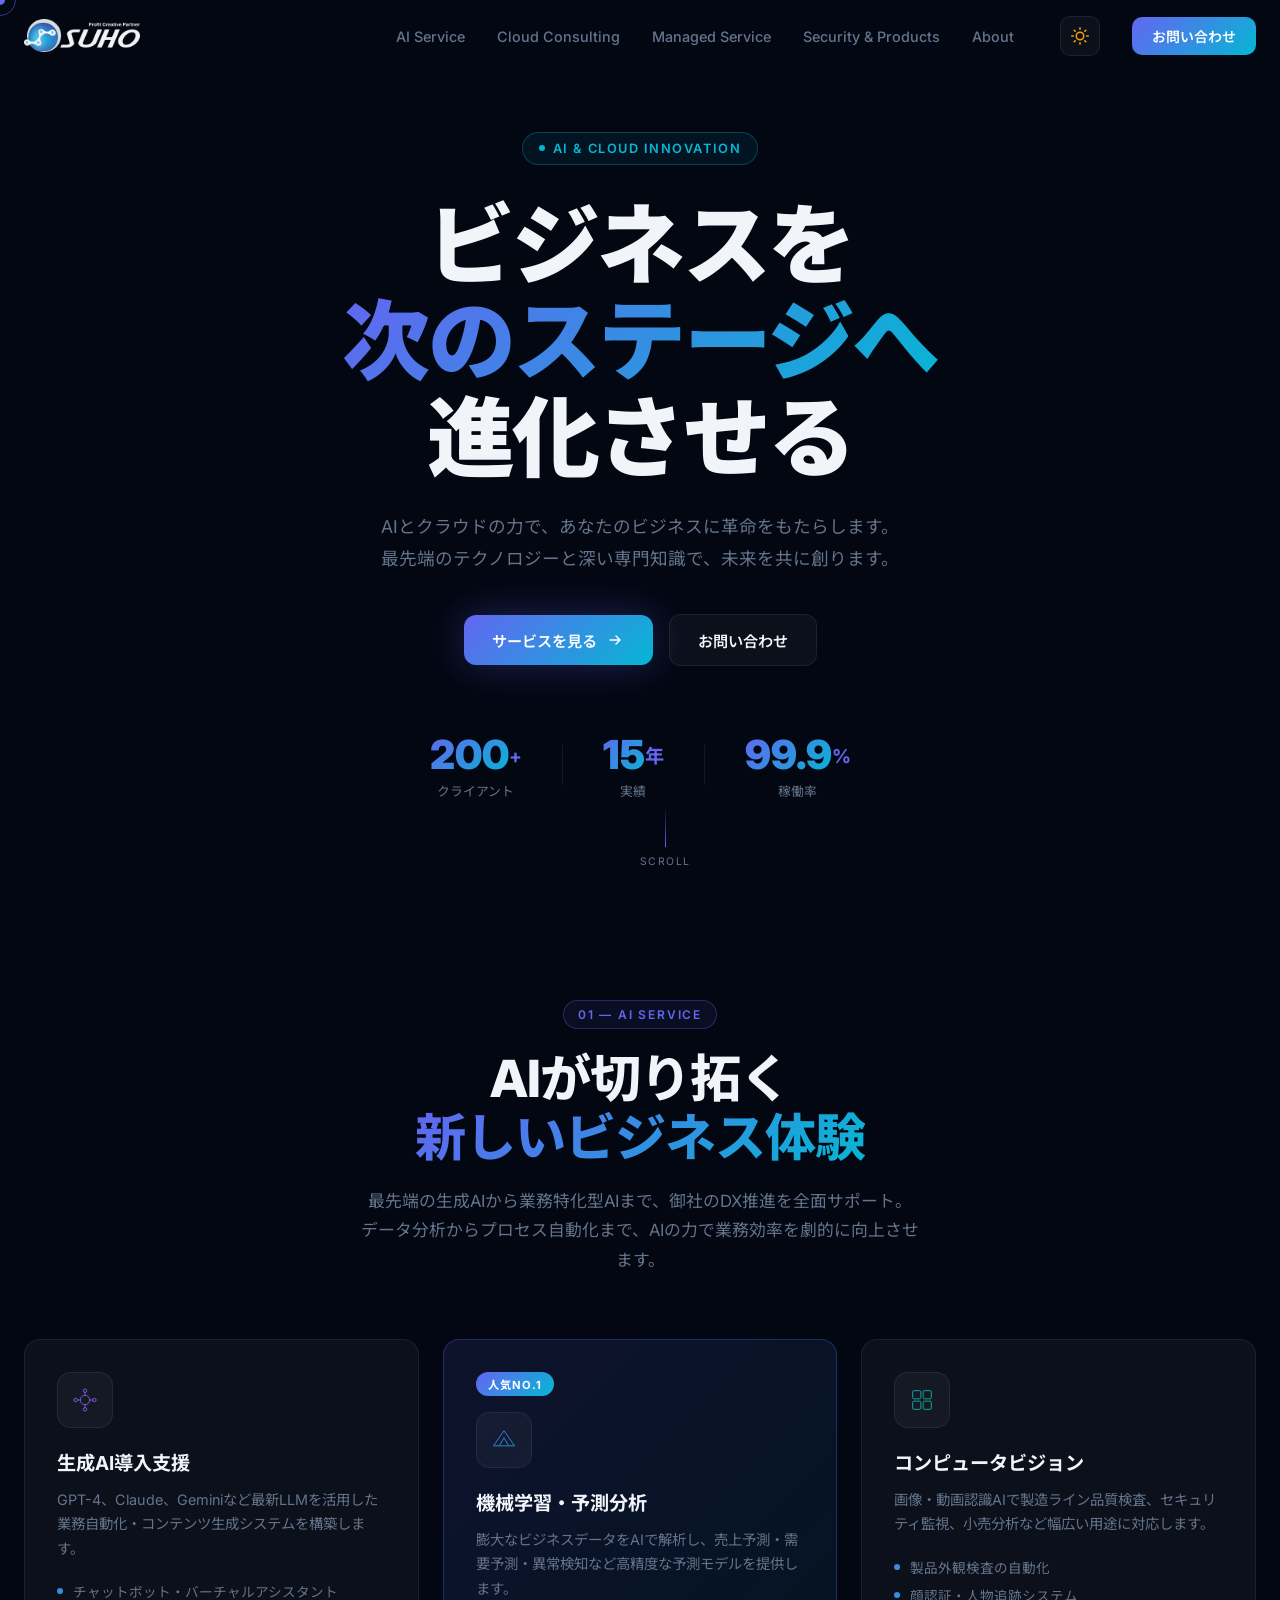
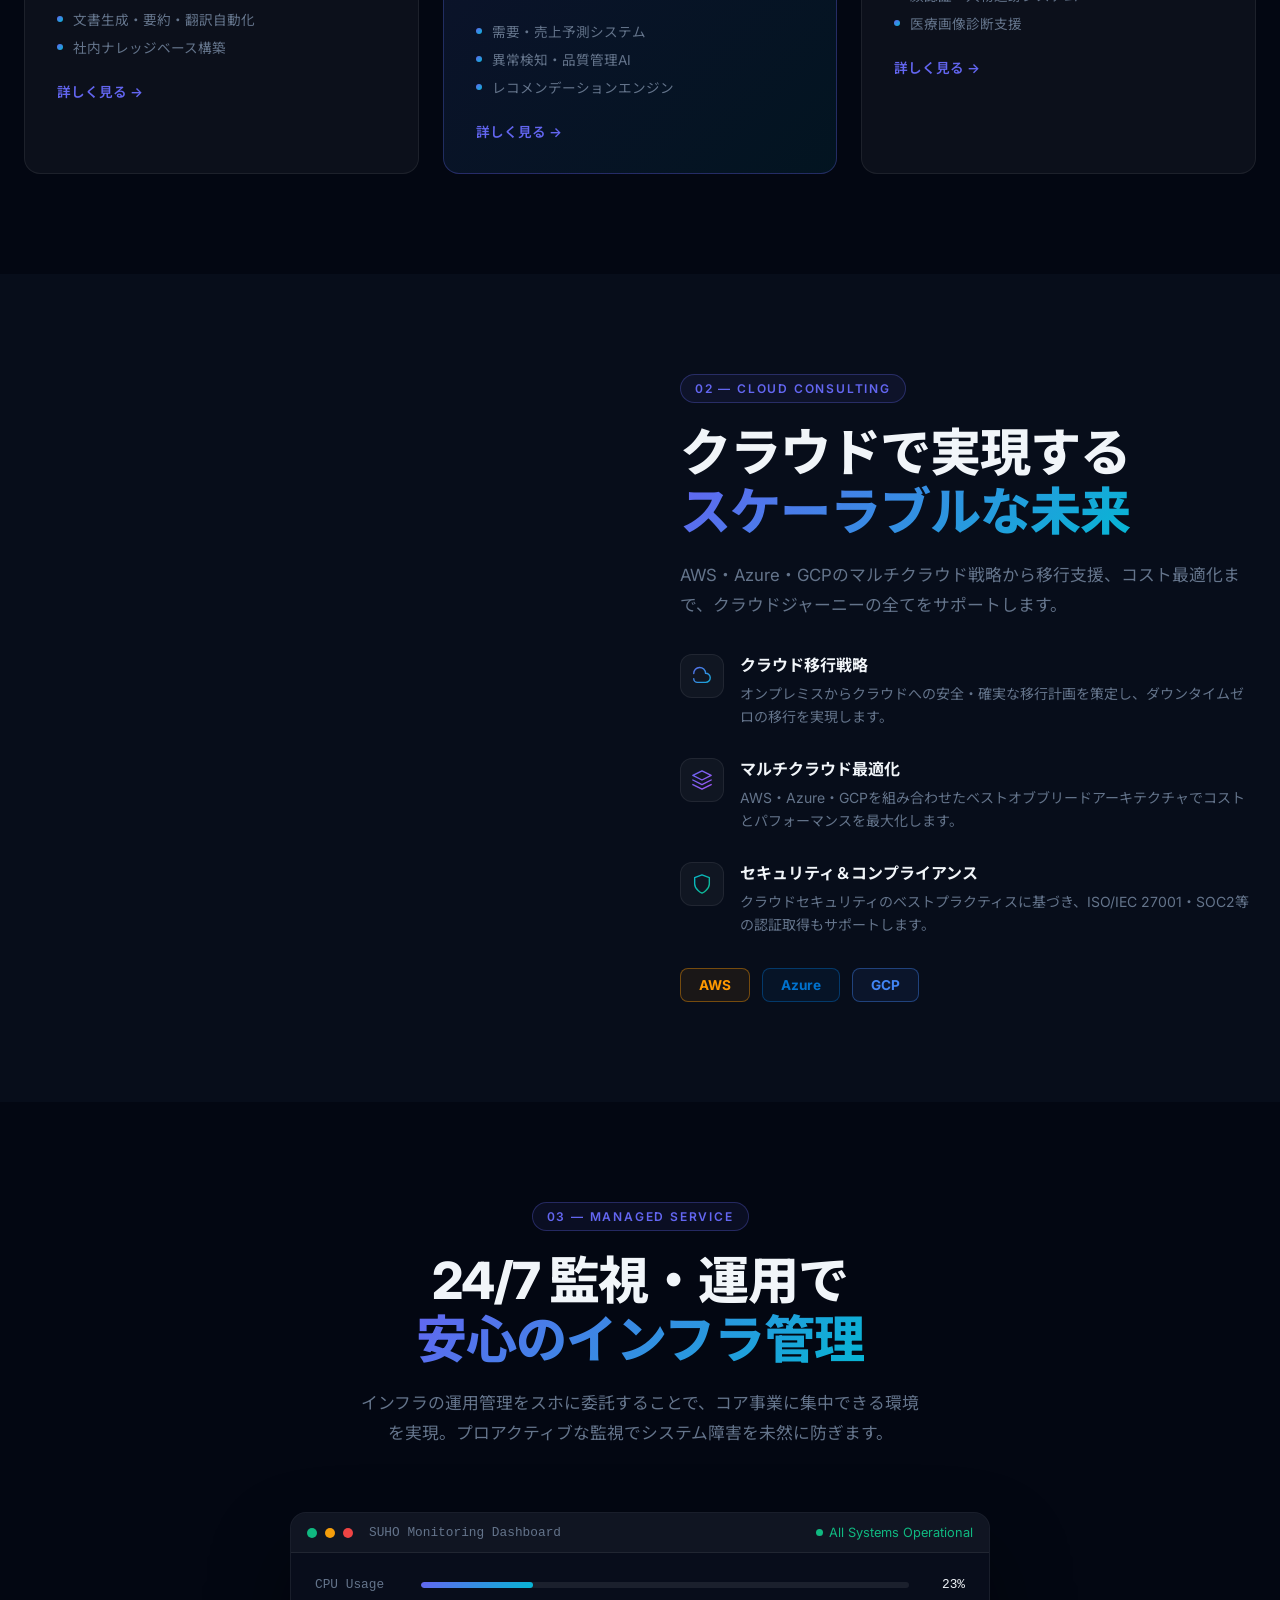
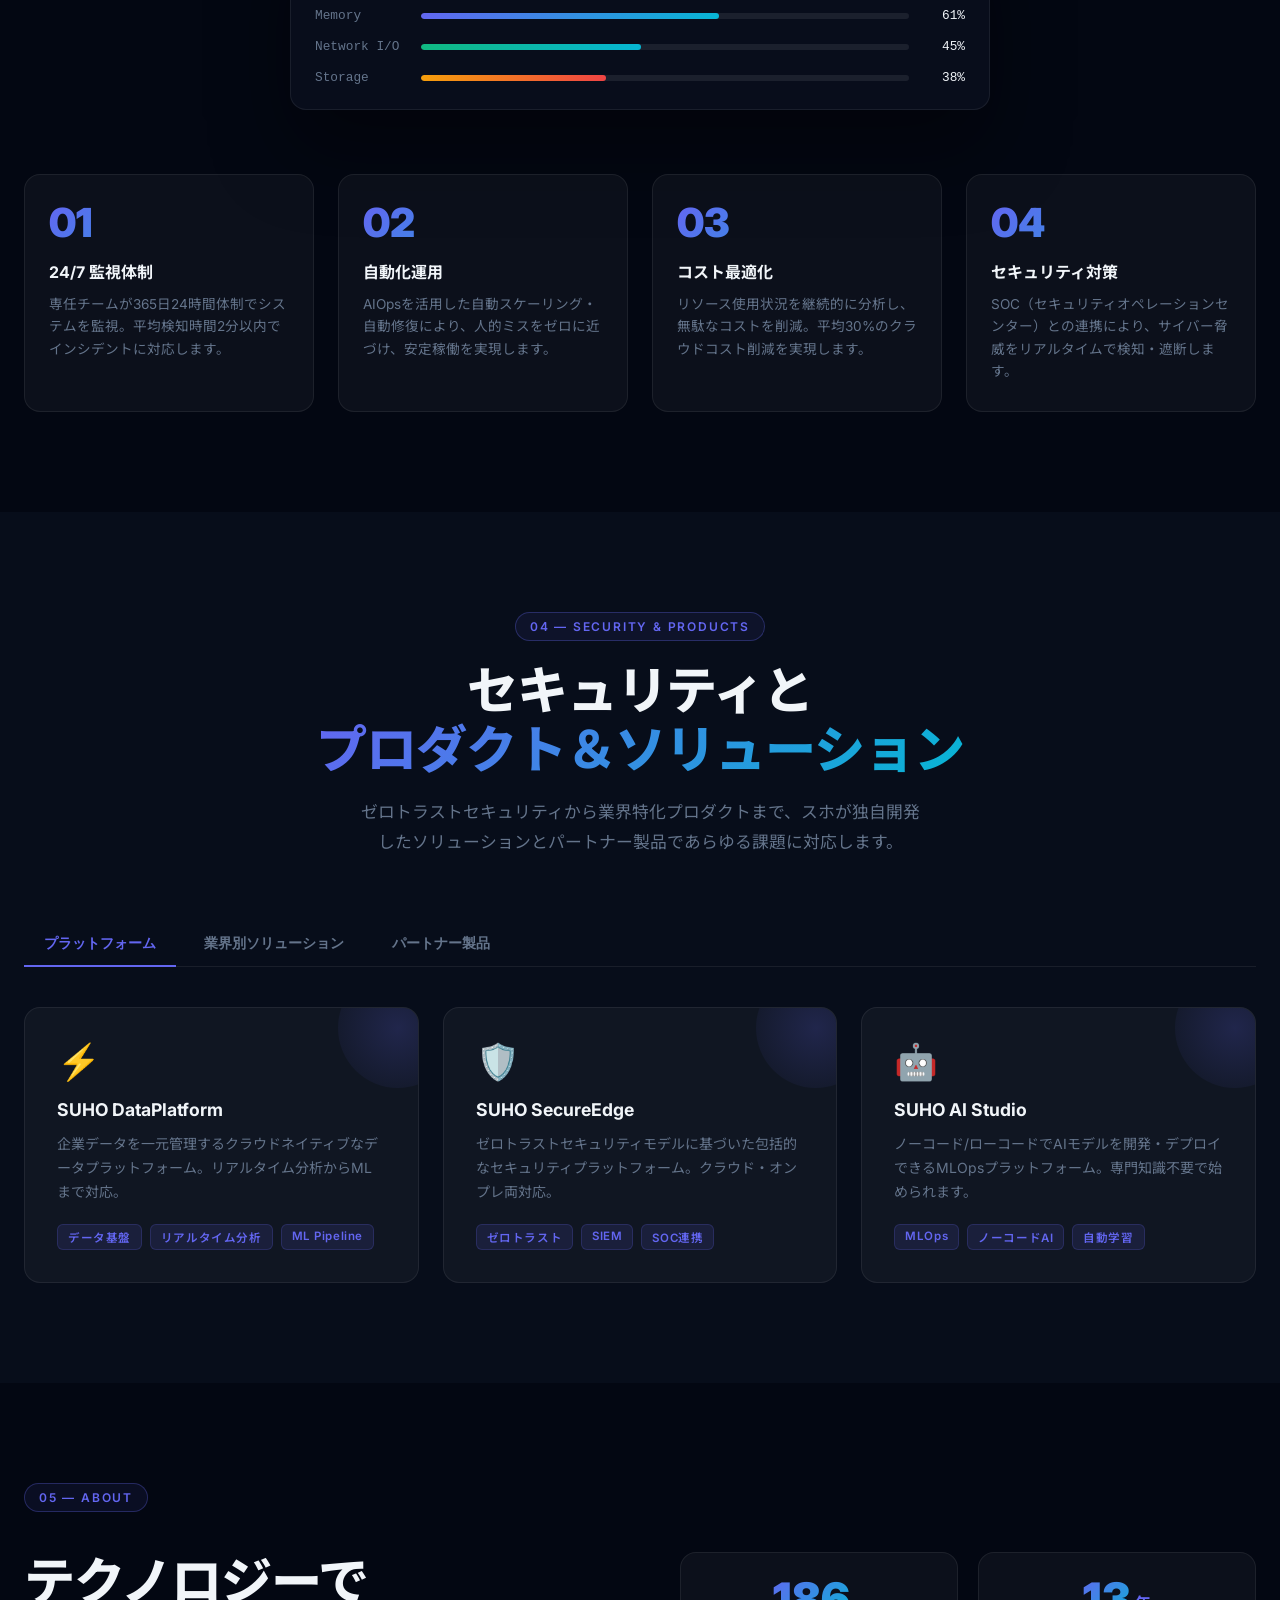
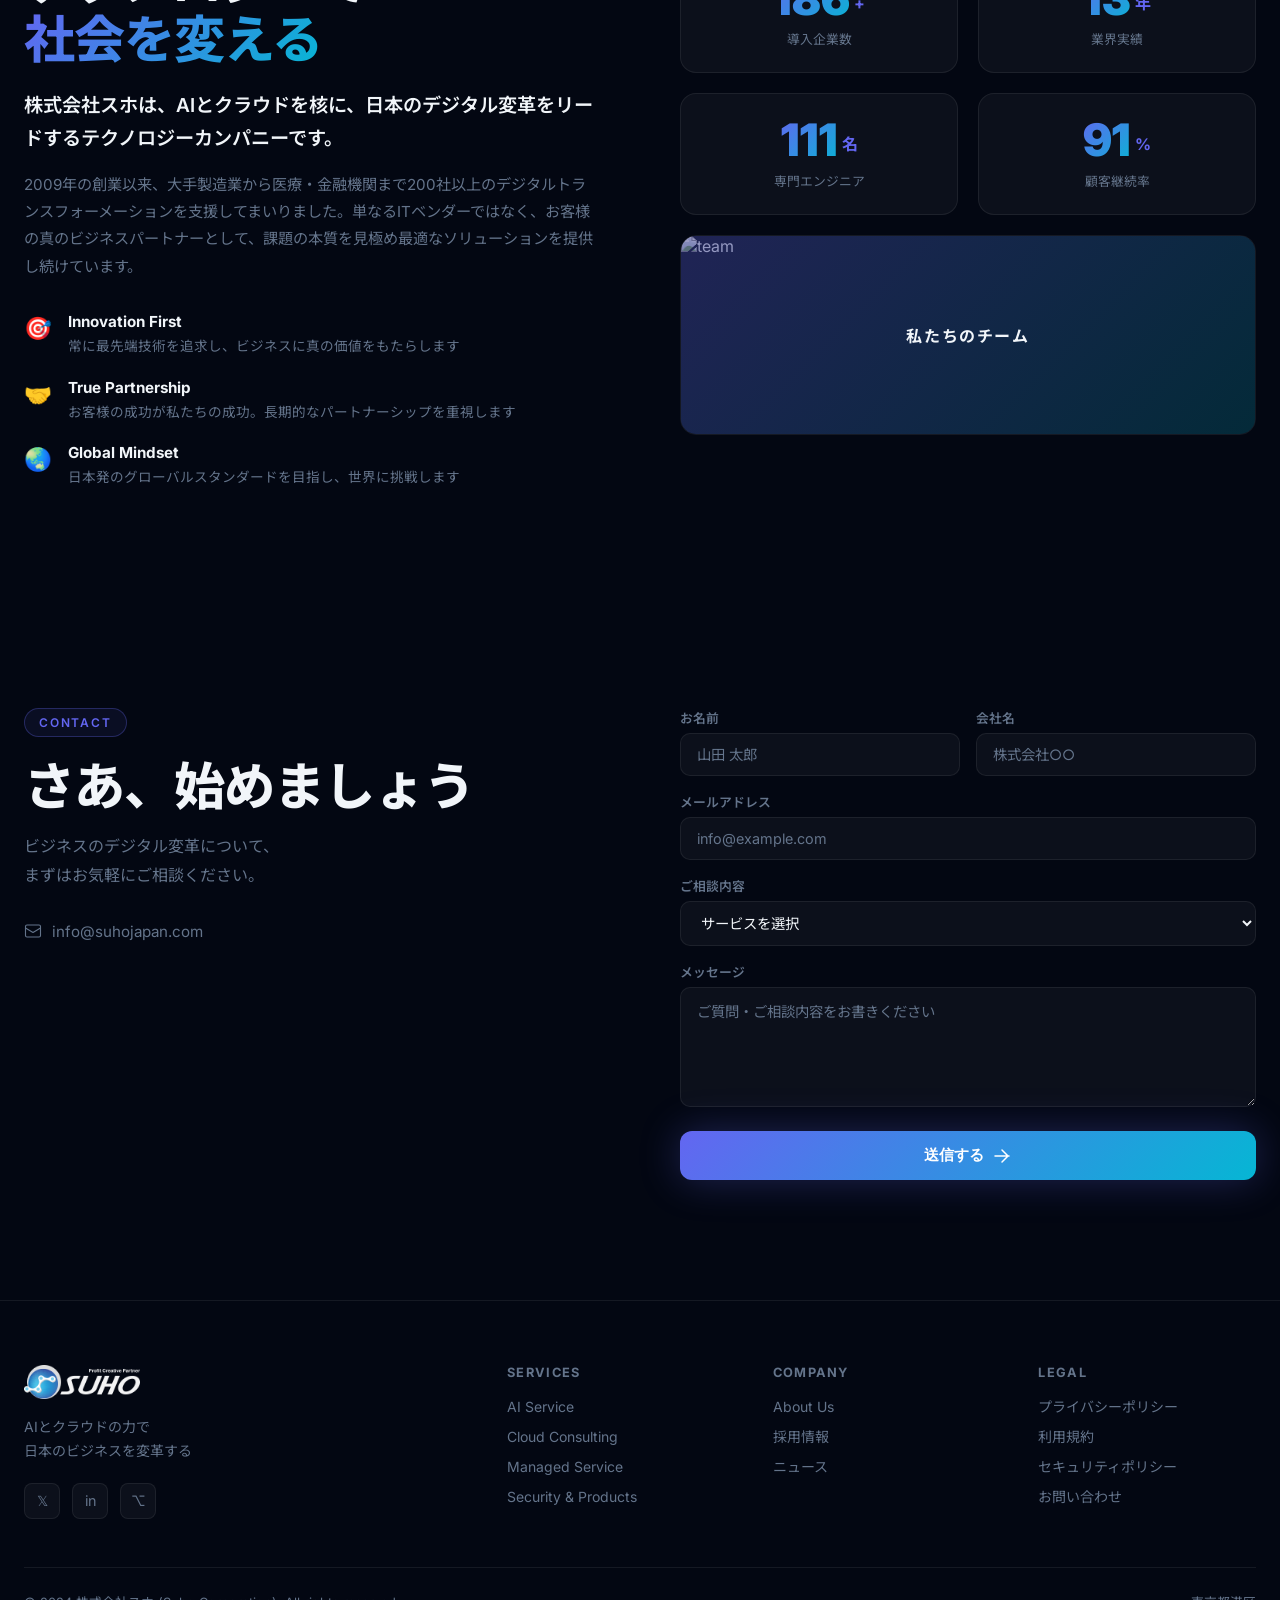
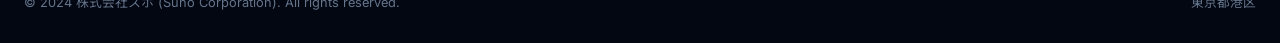
==== commit 33c3cd3b: "Replace logo+text with full SUHO logo image in nav, footer, loader Co-Authored-By: Claude Sonnet 4.6" ====
--- a/index.html
+++ b/index.html
@@ -13,7 +13,7 @@
   <!-- ===== LOADER ===== -->
   <div id="loader">
     <div class="loader-inner">
-      <img src="assets/suho-logo.png" alt="SUHO" class="loader-logo" />
+      <img src="assets/SUHO logo Whigt.png" alt="SUHO" class="loader-logo" />
       <div class="loader-bar"><div class="loader-fill"></div></div>
     </div>
   </div>
@@ -26,8 +26,7 @@
   <nav id="navbar">
     <div class="nav-container">
       <a href="#hero" class="nav-logo">
-        <img src="assets/suho-logo.png" alt="SUHO" class="nav-logo-img" />
-        <span class="nav-logo-text">SUHO</span>
+        <img src="assets/SUHO logo Whigt.png" alt="SUHO" class="nav-logo-full" />
       </a>
 
       <ul class="nav-links">
@@ -528,8 +527,7 @@
       <div class="footer-grid">
         <div class="footer-brand">
           <div class="nav-logo" style="margin-bottom:1rem">
-            <img src="assets/suho-logo.png" alt="SUHO" class="nav-logo-img" />
-            <span class="footer-logo-text">スホ <em>SUHO</em></span>
+            <img src="assets/SUHO logo Whigt.png" alt="SUHO" class="nav-logo-full" />
           </div>
           <p>AIとクラウドの力で<br/>日本のビジネスを変革する</p>
           <div class="social-links">
--- a/styles.css
+++ b/styles.css
@@ -111,7 +111,8 @@
 #loader.done { opacity: 0; visibility: hidden; pointer-events: none; }
 
 .loader-inner { display: flex; flex-direction: column; align-items: center; gap: 24px; }
-.loader-logo { width: 72px; height: 72px; object-fit: contain; aspect-ratio: 1 / 1; animation: spin 2s linear infinite; }
+.loader-logo { height: 44px; width: auto; object-fit: contain; animation: logoPulse 1.2s ease-in-out infinite; }
+@keyframes logoPulse { 0%,100%{ opacity:1; transform:scale(1); } 50%{ opacity:.6; transform:scale(.94); } }
 @keyframes spin { to { transform: rotate(360deg); } }
 
 .loader-bar {
@@ -197,7 +198,8 @@
   transform: rotate(15deg) scale(1.08);
 }
 .nav-logo em { color: var(--indigo); font-style: normal; font-size: .8em; margin-left: 2px; }
-.nav-logo-text { font-size: 34px; font-weight: 400; line-height: 1; letter-spacing: -.02em; color: #fff; -webkit-text-fill-color: #fff; font-style: italic; transform: skewX(-8deg); display: inline-block; }
+.nav-logo-full { height: 34px; width: auto; object-fit: contain; flex-shrink: 0; transition: opacity .3s; }
+.nav-logo:hover .nav-logo-full { opacity: .85; }
 .footer-logo-text { color: #fff; font-weight: 700; }
 .footer-logo-text em { color: var(--indigo); font-style: normal; }
 [data-theme="light"] .footer-logo-text { color: var(--text); }
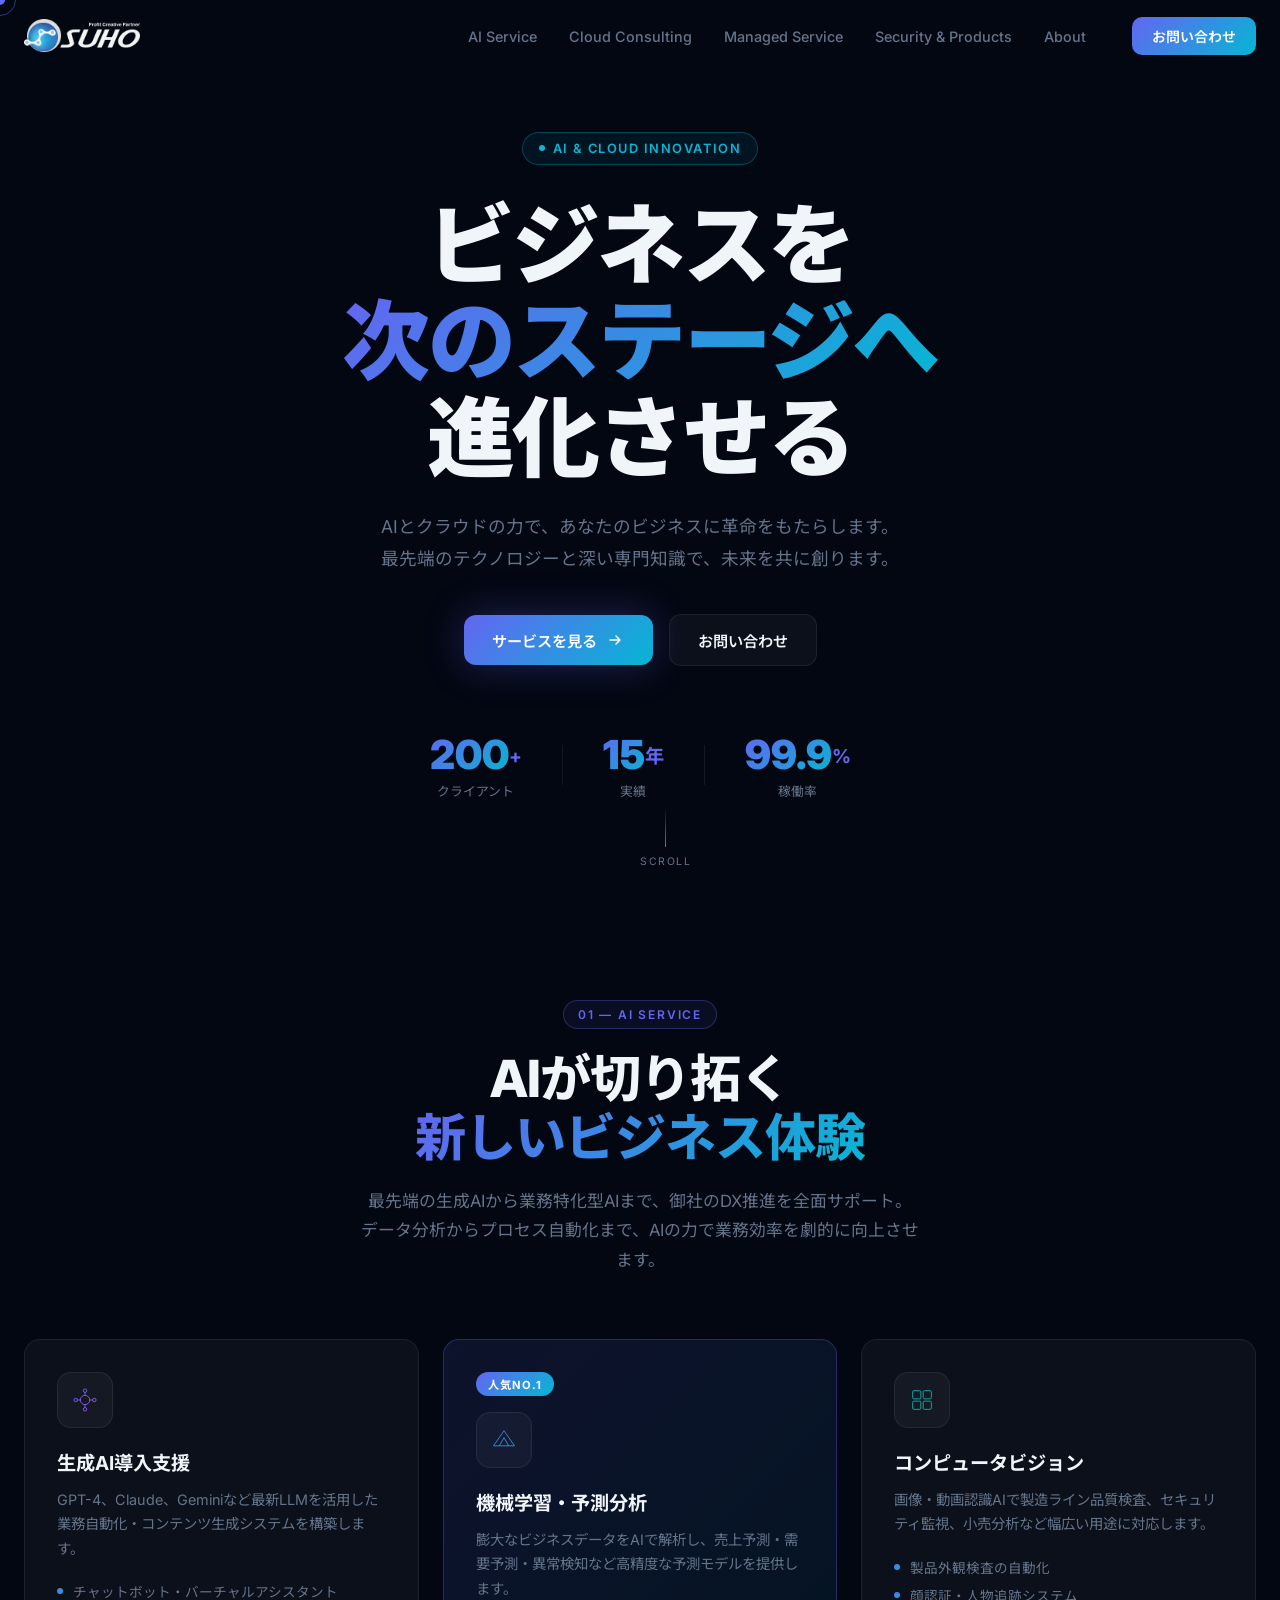
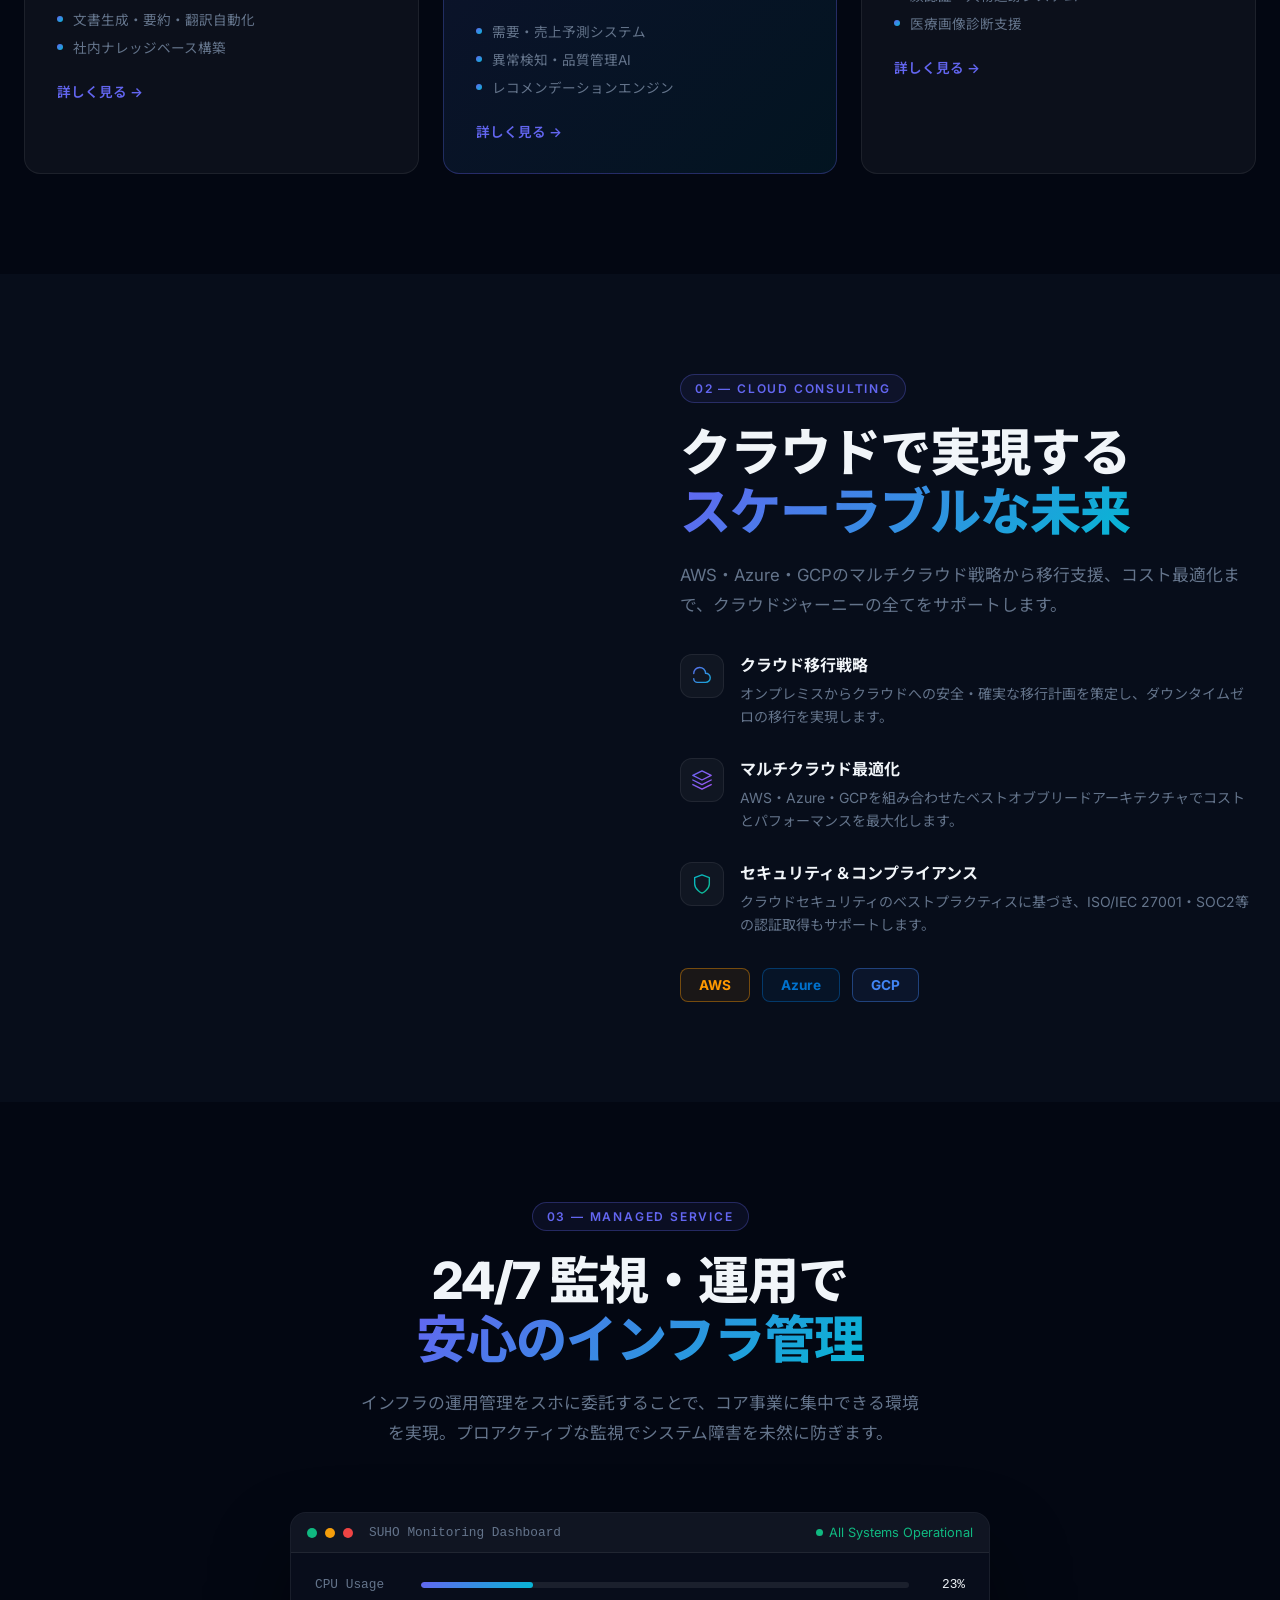
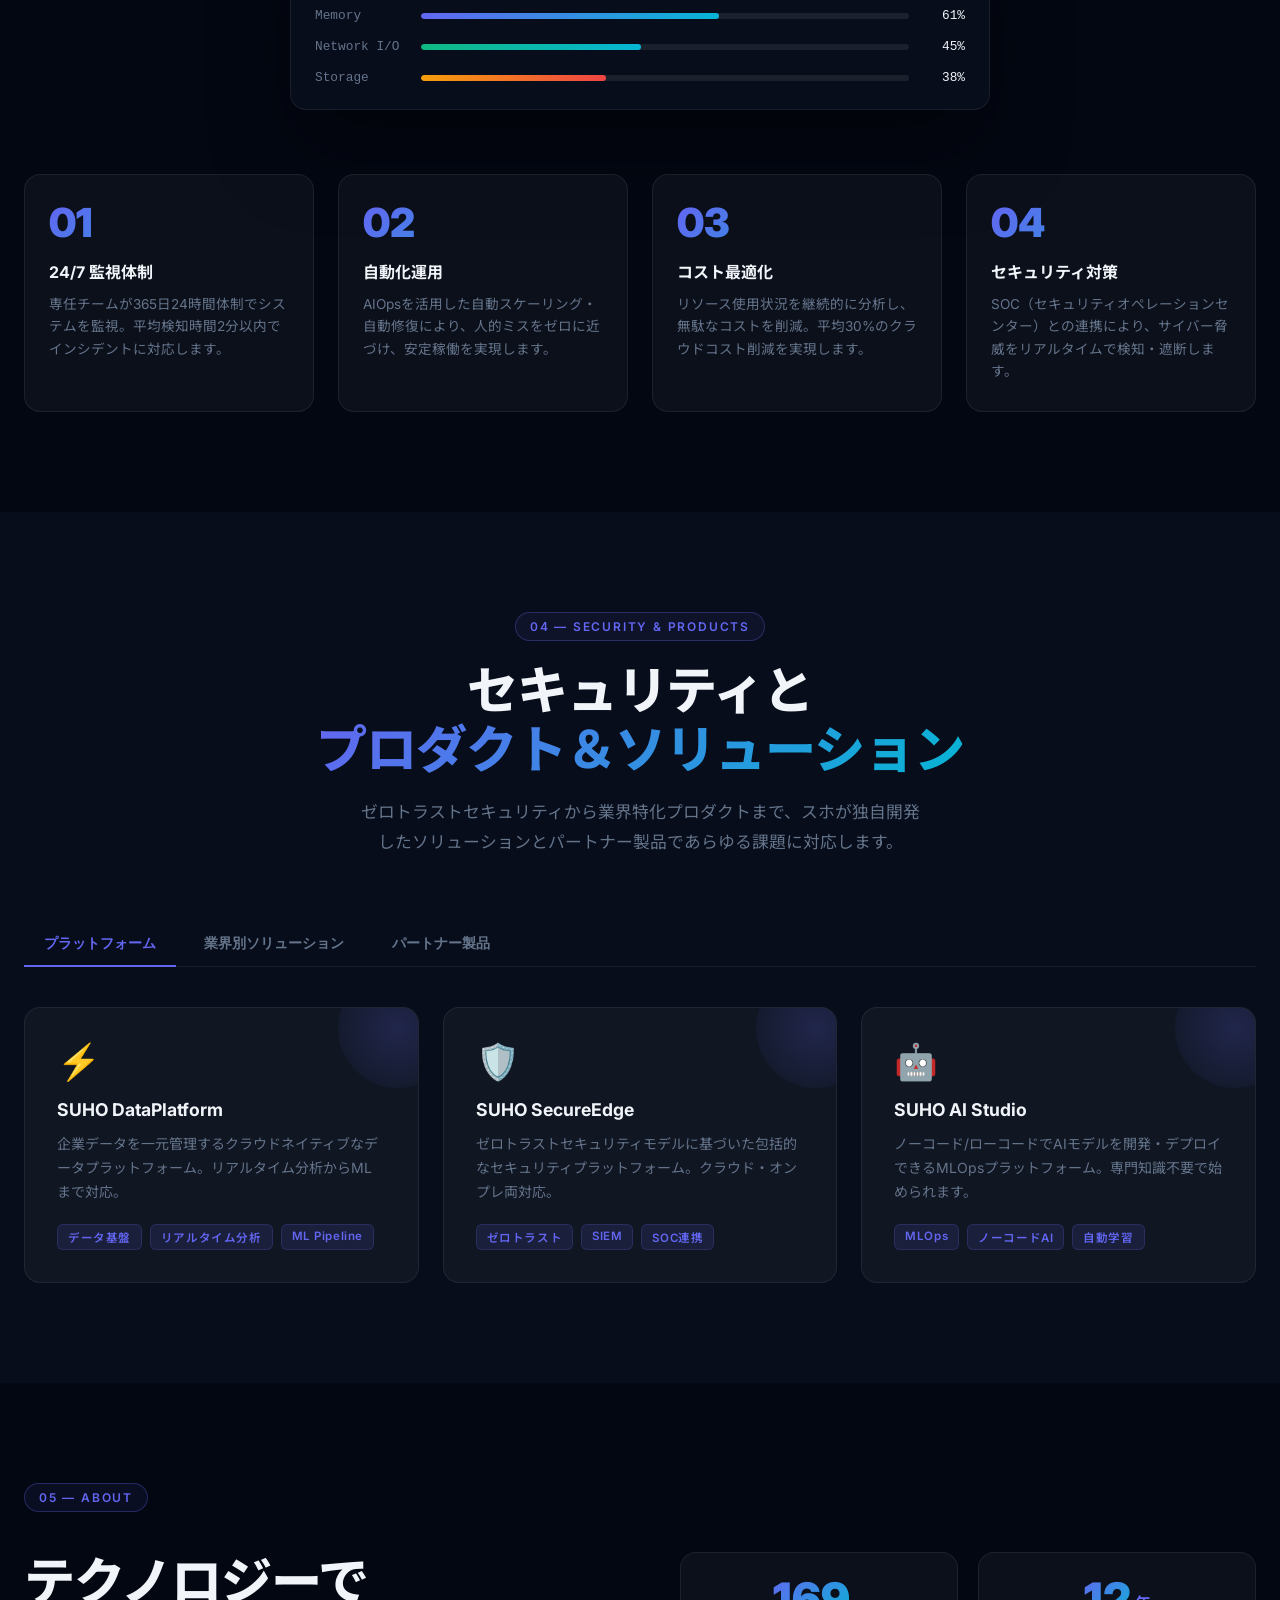
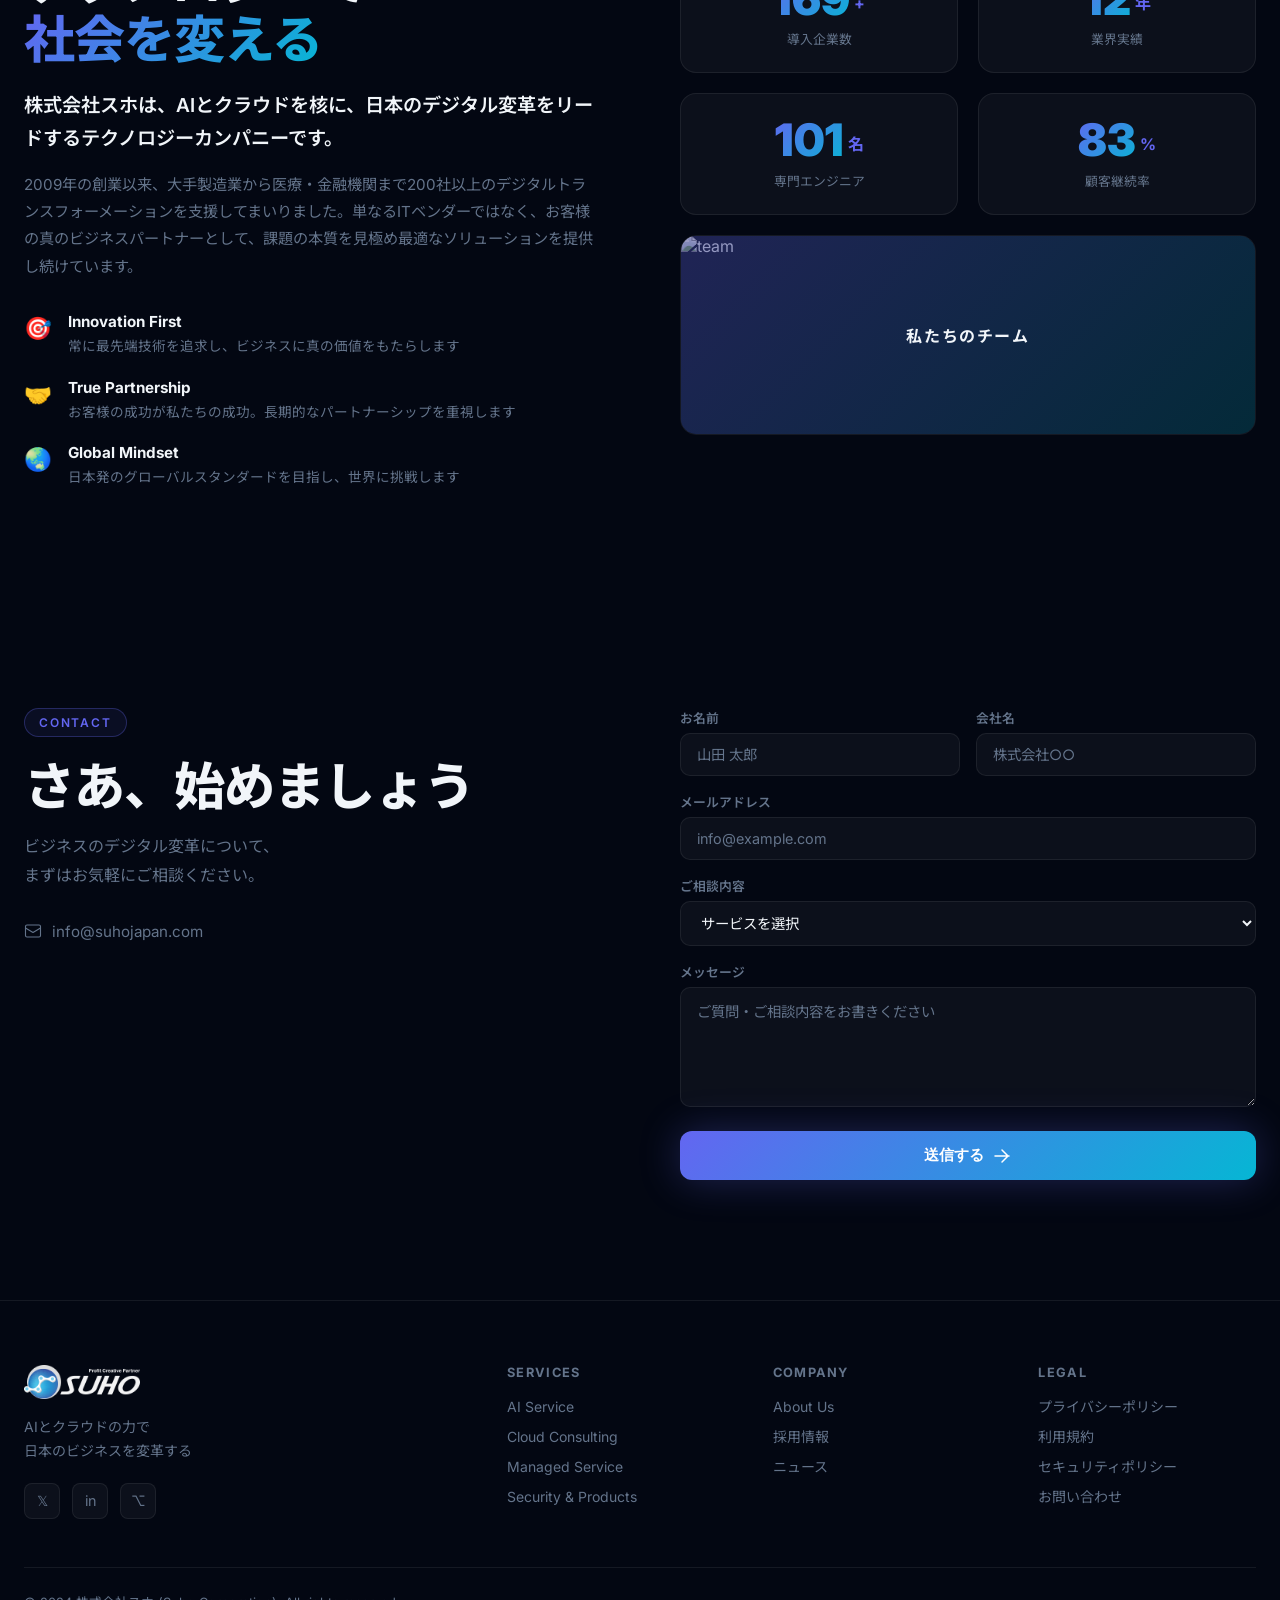
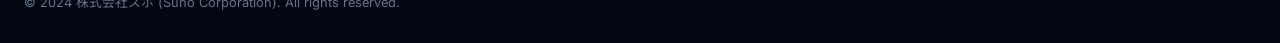
==== commit ff8f156b: "Remove theme toggle, light mode CSS; delete footer address; fix dark mode only Co-Authored-By: Claud" ====
--- a/index.html
+++ b/index.html
@@ -1,5 +1,5 @@
 <!DOCTYPE html>
-<html lang="ja" data-page="home">
+<html lang="ja" data-page="home" data-theme="dark">
 <head>
   <meta charset="UTF-8" />
   <meta name="viewport" content="width=device-width, initial-scale=1.0" />
@@ -37,19 +37,6 @@
         <li><a href="#about" data-label="About">About</a></li>
       </ul>
 
-      <button class="theme-toggle" id="themeToggle" aria-label="テーマ切替">
-        <!-- Sun icon -->
-        <svg class="icon-sun" viewBox="0 0 24 24" fill="none" stroke="currentColor" stroke-width="2" stroke-linecap="round" stroke-linejoin="round">
-          <circle cx="12" cy="12" r="5"/><line x1="12" y1="1" x2="12" y2="3"/><line x1="12" y1="21" x2="12" y2="23"/>
-          <line x1="4.22" y1="4.22" x2="5.64" y2="5.64"/><line x1="18.36" y1="18.36" x2="19.78" y2="19.78"/>
-          <line x1="1" y1="12" x2="3" y2="12"/><line x1="21" y1="12" x2="23" y2="12"/>
-          <line x1="4.22" y1="19.78" x2="5.64" y2="18.36"/><line x1="18.36" y1="5.64" x2="19.78" y2="4.22"/>
-        </svg>
-        <!-- Moon icon -->
-        <svg class="icon-moon" viewBox="0 0 24 24" fill="none" stroke="currentColor" stroke-width="2" stroke-linecap="round" stroke-linejoin="round">
-          <path d="M21 12.79A9 9 0 1 1 11.21 3 7 7 0 0 0 21 12.79z"/>
-        </svg>
-      </button>
 
       <a href="#contact" class="nav-cta">お問い合わせ</a>
 
@@ -565,7 +552,6 @@
       </div>
       <div class="footer-bottom">
         <p>© 2024 株式会社スホ (Suho Corporation). All rights reserved.</p>
-        <p>東京都港区</p>
       </div>
     </div>
   </footer>
--- a/styles.css
+++ b/styles.css
@@ -26,54 +26,6 @@
 }
 
 /* ── Light theme ── */
-[data-theme="light"] {
-  --bg: #f0f4ff;
-  --bg-alt: #e8eef8;
-  --surface: rgba(255,255,255,0.75);
-  --surface-hover: rgba(255,255,255,0.95);
-  --border: rgba(99,102,241,0.15);
-  --text: #0f172a;
-  --text-muted: #4b5e7a;
-  --shadow-card: 0 4px 24px rgba(99,102,241,0.1);
-  --nav-bg-scroll: rgba(240,244,255,0.9);
-  --hero-overlay: rgba(240,244,255,0.15);
-  --dash-bg: rgba(255,255,255,0.85);
-}
-
-[data-theme="light"] body { background: var(--bg); }
-[data-theme="light"] ::-webkit-scrollbar-track { background: var(--bg); }
-[data-theme="light"] #navbar.scrolled { border-color: rgba(99,102,241,0.2); }
-[data-theme="light"] .section-alt { background: var(--bg-alt); }
-[data-theme="light"] #hero { background: linear-gradient(160deg, #eef2ff 0%, #f0f9ff 100%); }
-[data-theme="light"] .hero-title { color: #0f172a; }
-[data-theme="light"] .hero-sub { color: #4b5e7a; }
-[data-theme="light"] .managed-dashboard { background: var(--dash-bg); box-shadow: 0 20px 60px rgba(99,102,241,0.12); }
-[data-theme="light"] .card-3d { box-shadow: var(--shadow-card); }
-[data-theme="light"] .mf-card { box-shadow: var(--shadow-card); }
-[data-theme="light"] .product-card { box-shadow: var(--shadow-card); }
-[data-theme="light"] .about-stat { box-shadow: var(--shadow-card); }
-[data-theme="light"] .partner-item { box-shadow: var(--shadow-card); }
-[data-theme="light"] footer { background: #e8eef8; }
-[data-theme="light"] .footer-brand p,
-[data-theme="light"] .footer-links a { color: #4b5e7a; }
-[data-theme="light"] .nav-logo span { color: #0f172a; }
-[data-theme="light"] .section-contact { background: linear-gradient(160deg, #eef2ff 0%, #f0f9ff 100%); }
-[data-theme="light"] .contact-form input,
-[data-theme="light"] .contact-form select,
-[data-theme="light"] .contact-form textarea {
-  background: rgba(255,255,255,0.9);
-  border-color: rgba(99,102,241,0.25);
-  color: #0f172a;
-}
-[data-theme="light"] .hero-badge {
-  background: rgba(99,102,241,0.1);
-  border-color: rgba(99,102,241,0.3);
-  color: #4338ca;
-}
-[data-theme="light"] .section-tag {
-  background: rgba(99,102,241,0.1);
-  border-color: rgba(99,102,241,0.25);
-}
 
 html { scroll-behavior: smooth; }
 
@@ -233,28 +185,6 @@
 .nav-cta:hover { opacity: .85; transform: translateY(-1px); }
 
 /* ── Theme Toggle ── */
-.theme-toggle {
-  width: 40px; height: 40px;
-  border-radius: 10px;
-  border: 1px solid var(--border);
-  background: var(--surface);
-  cursor: pointer;
-  display: flex; align-items: center; justify-content: center;
-  flex-shrink: 0;
-  transition: background .3s, border-color .3s, transform .2s;
-  position: relative; overflow: hidden;
-}
-.theme-toggle:hover { background: var(--surface-hover); border-color: var(--indigo); transform: rotate(20deg); }
-.theme-toggle .icon-sun,
-.theme-toggle .icon-moon {
-  position: absolute;
-  width: 18px; height: 18px;
-  transition: opacity .3s, transform .3s;
-}
-.theme-toggle .icon-sun  { opacity: 1;  transform: scale(1)    rotate(0); color: #f59e0b; }
-.theme-toggle .icon-moon { opacity: 0;  transform: scale(.5)   rotate(90deg); color: var(--indigo); }
-[data-theme="light"] .theme-toggle .icon-sun  { opacity: 0;  transform: scale(.5)  rotate(-90deg); }
-[data-theme="light"] .theme-toggle .icon-moon { opacity: 1;  transform: scale(1)   rotate(0); }
 
 .hamburger {
   display: none; flex-direction: column; gap: 5px;
